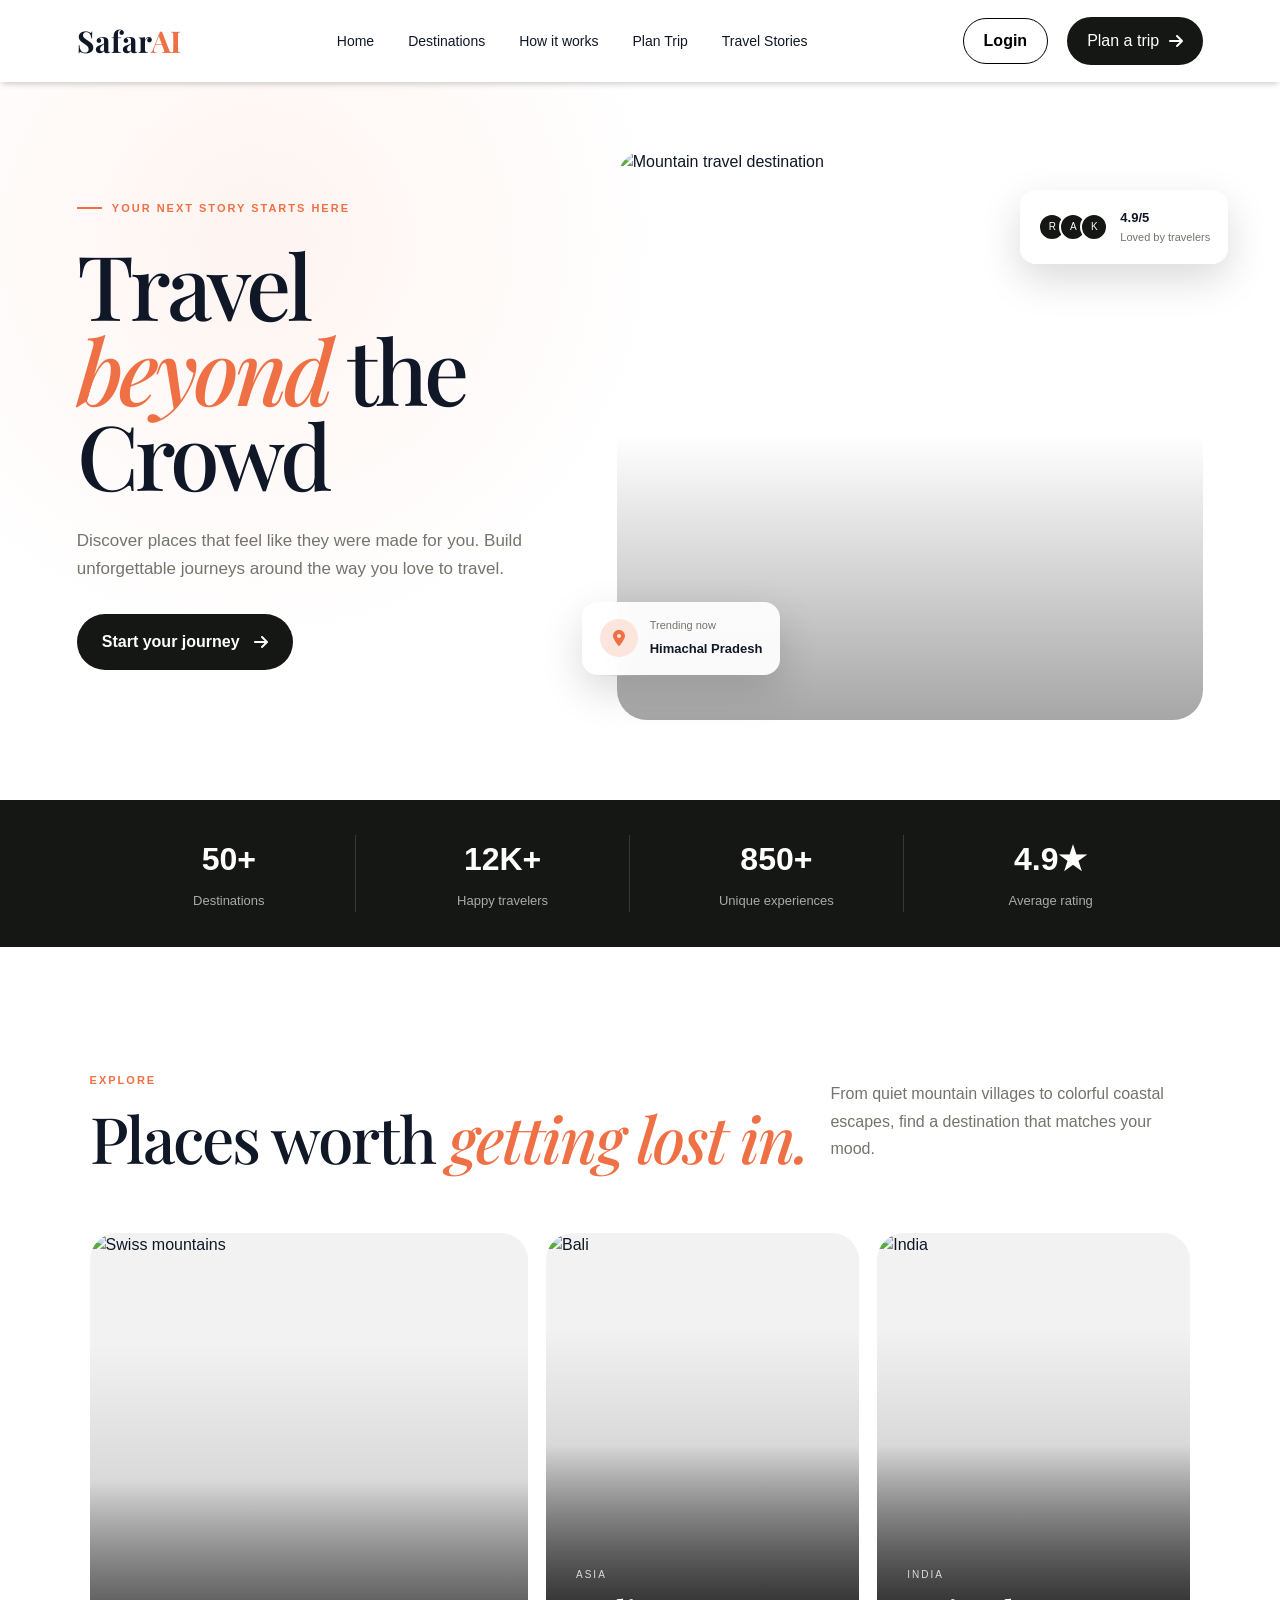
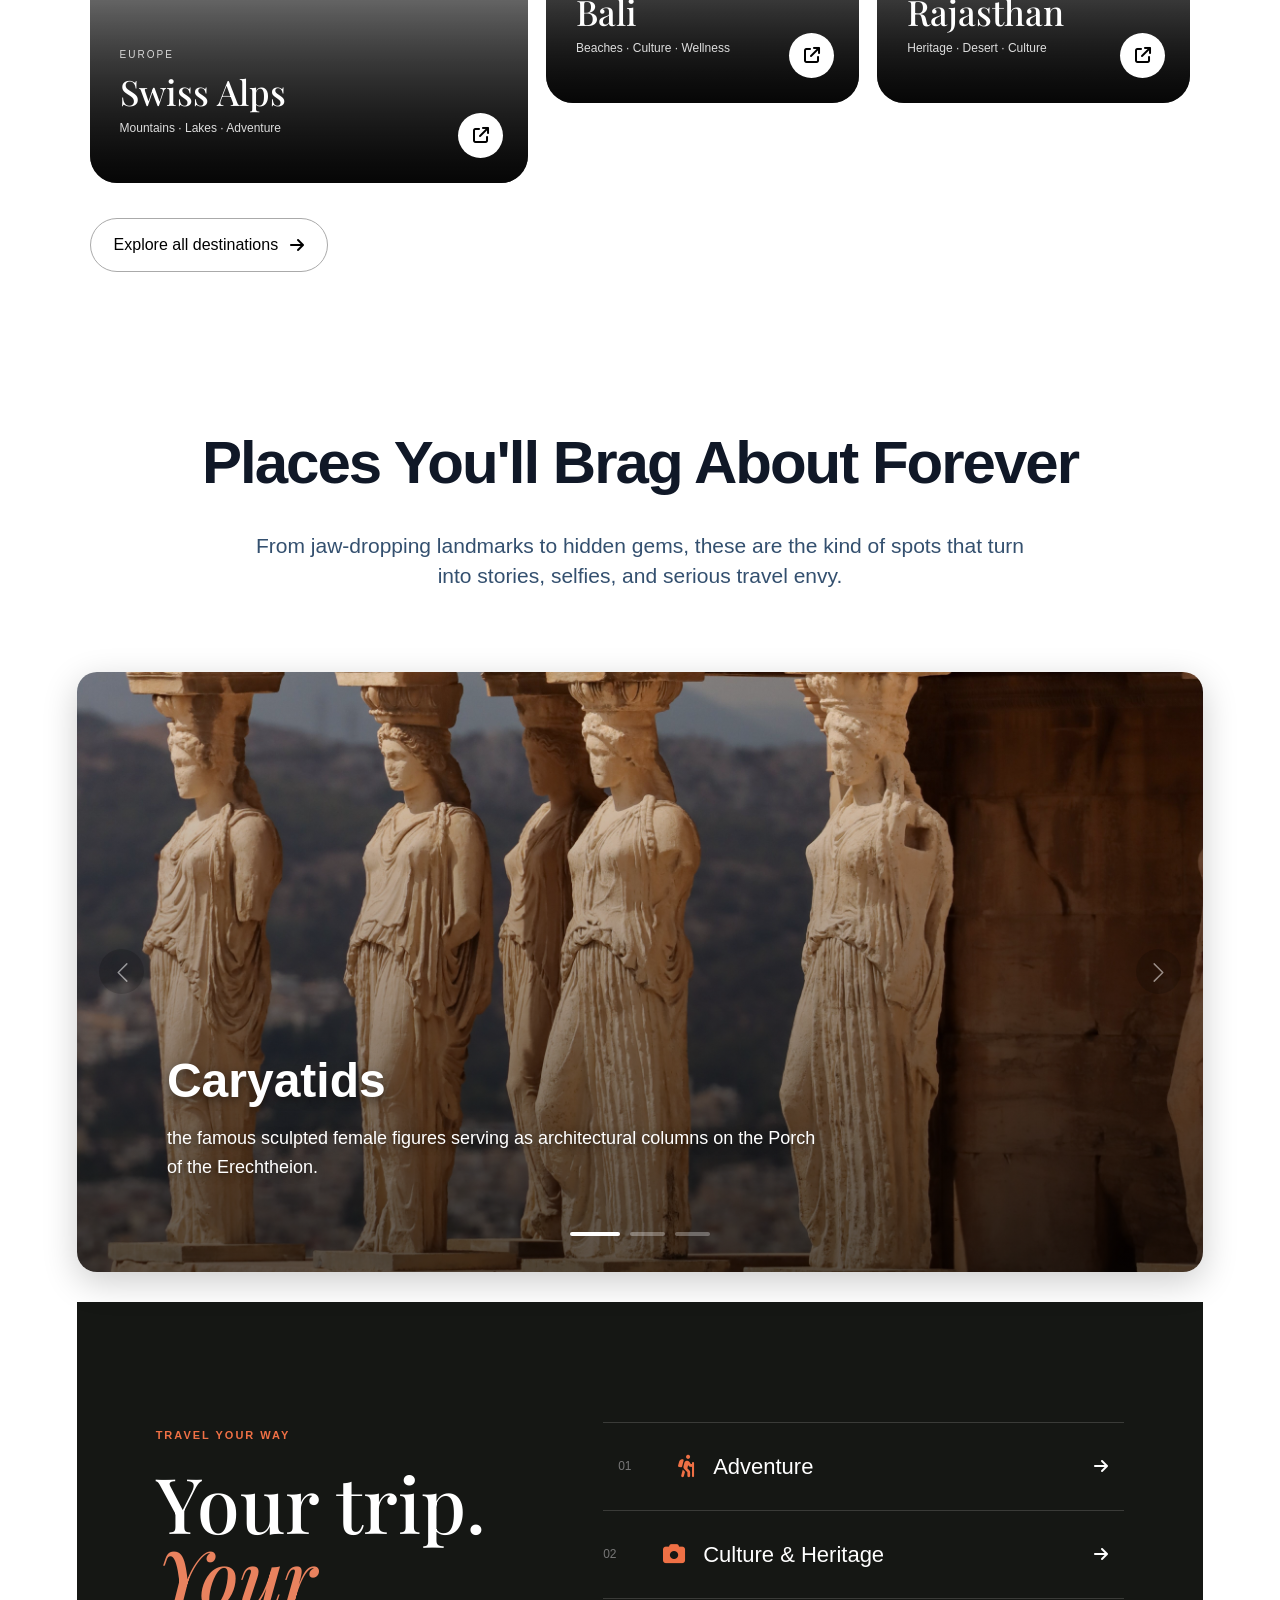
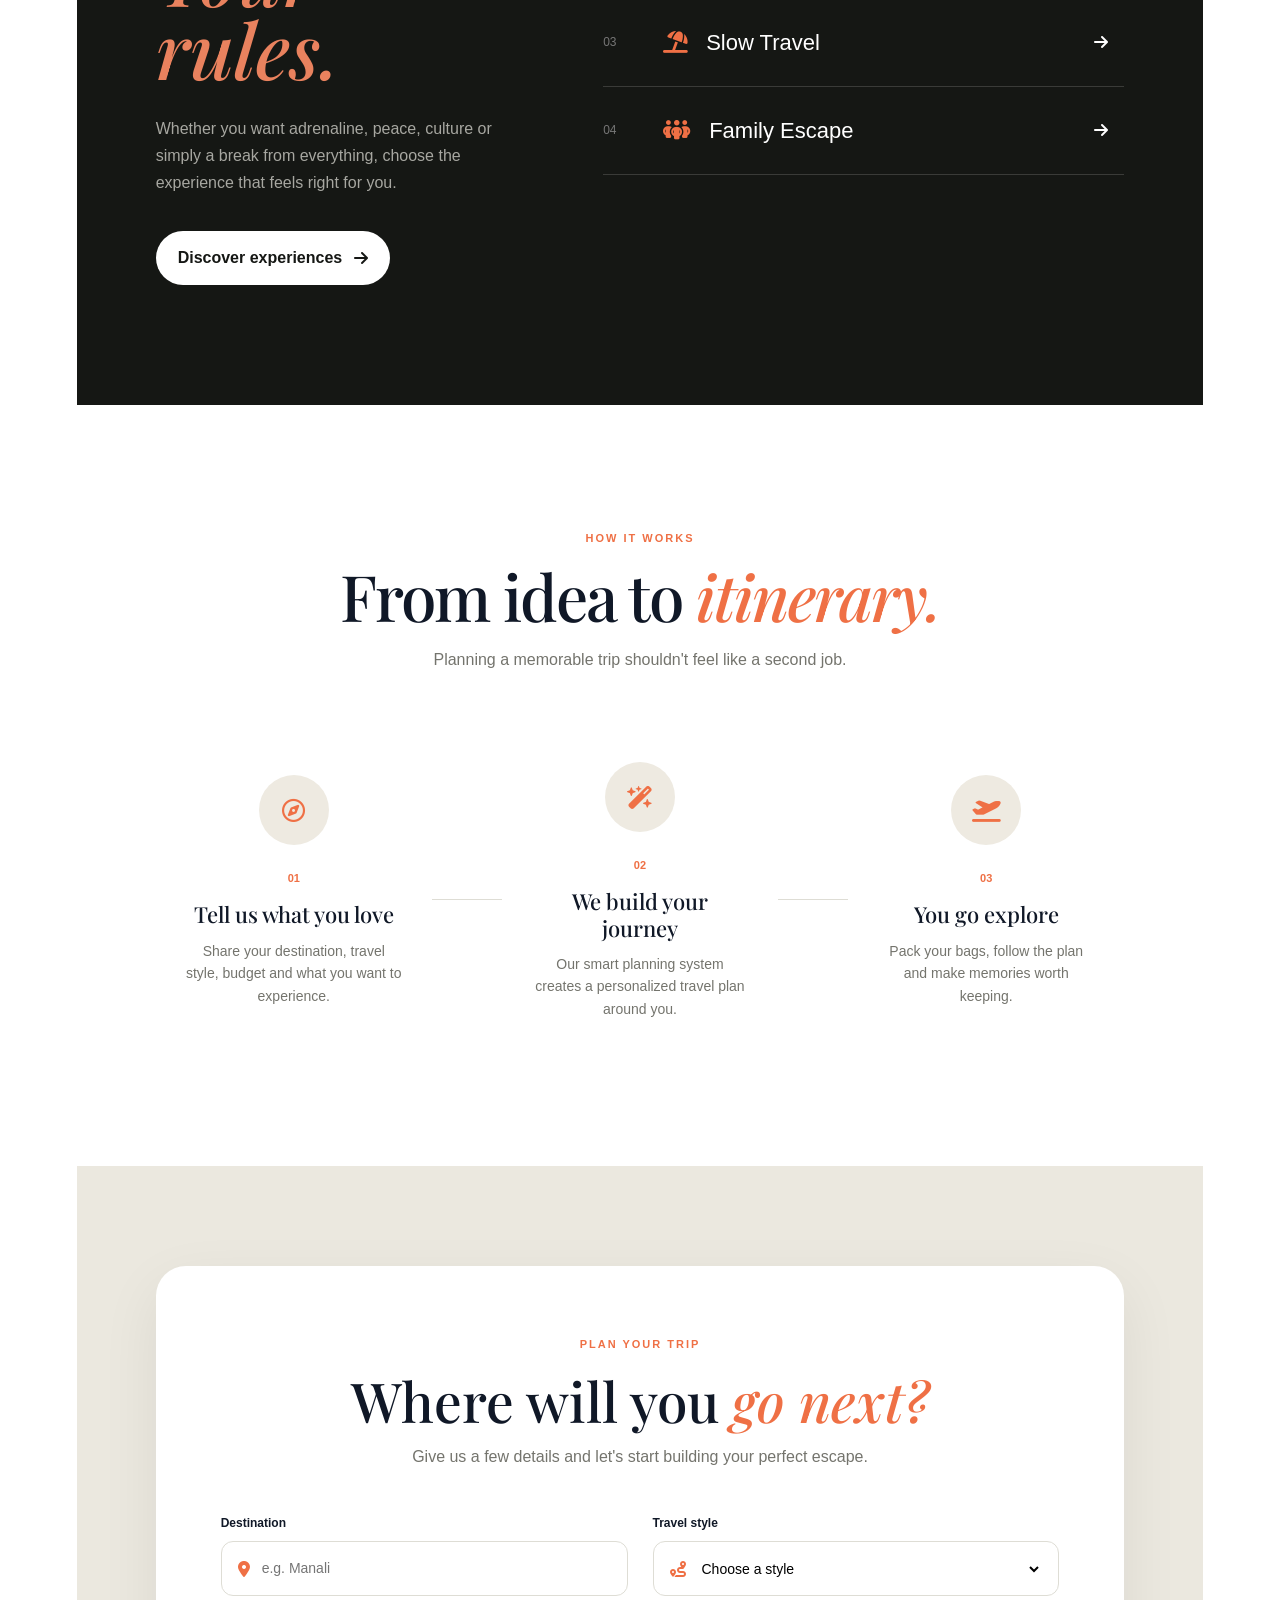
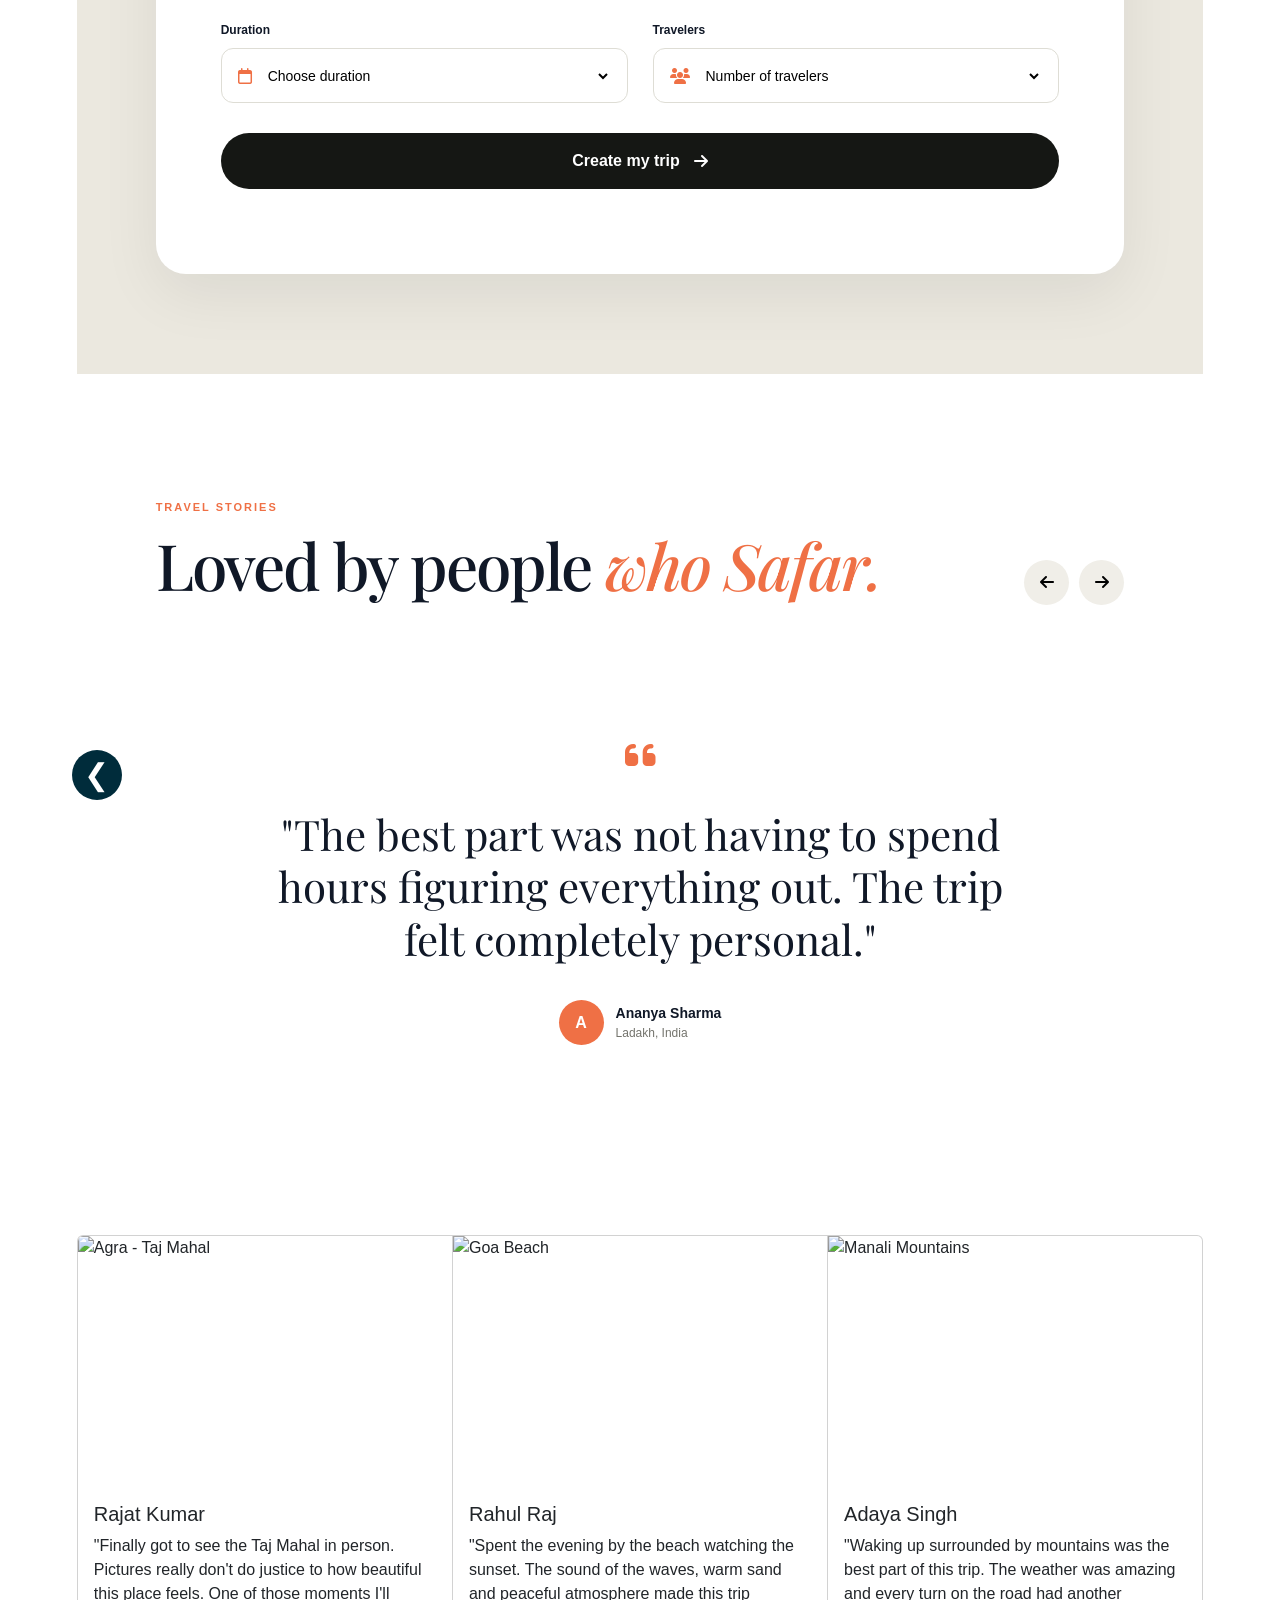
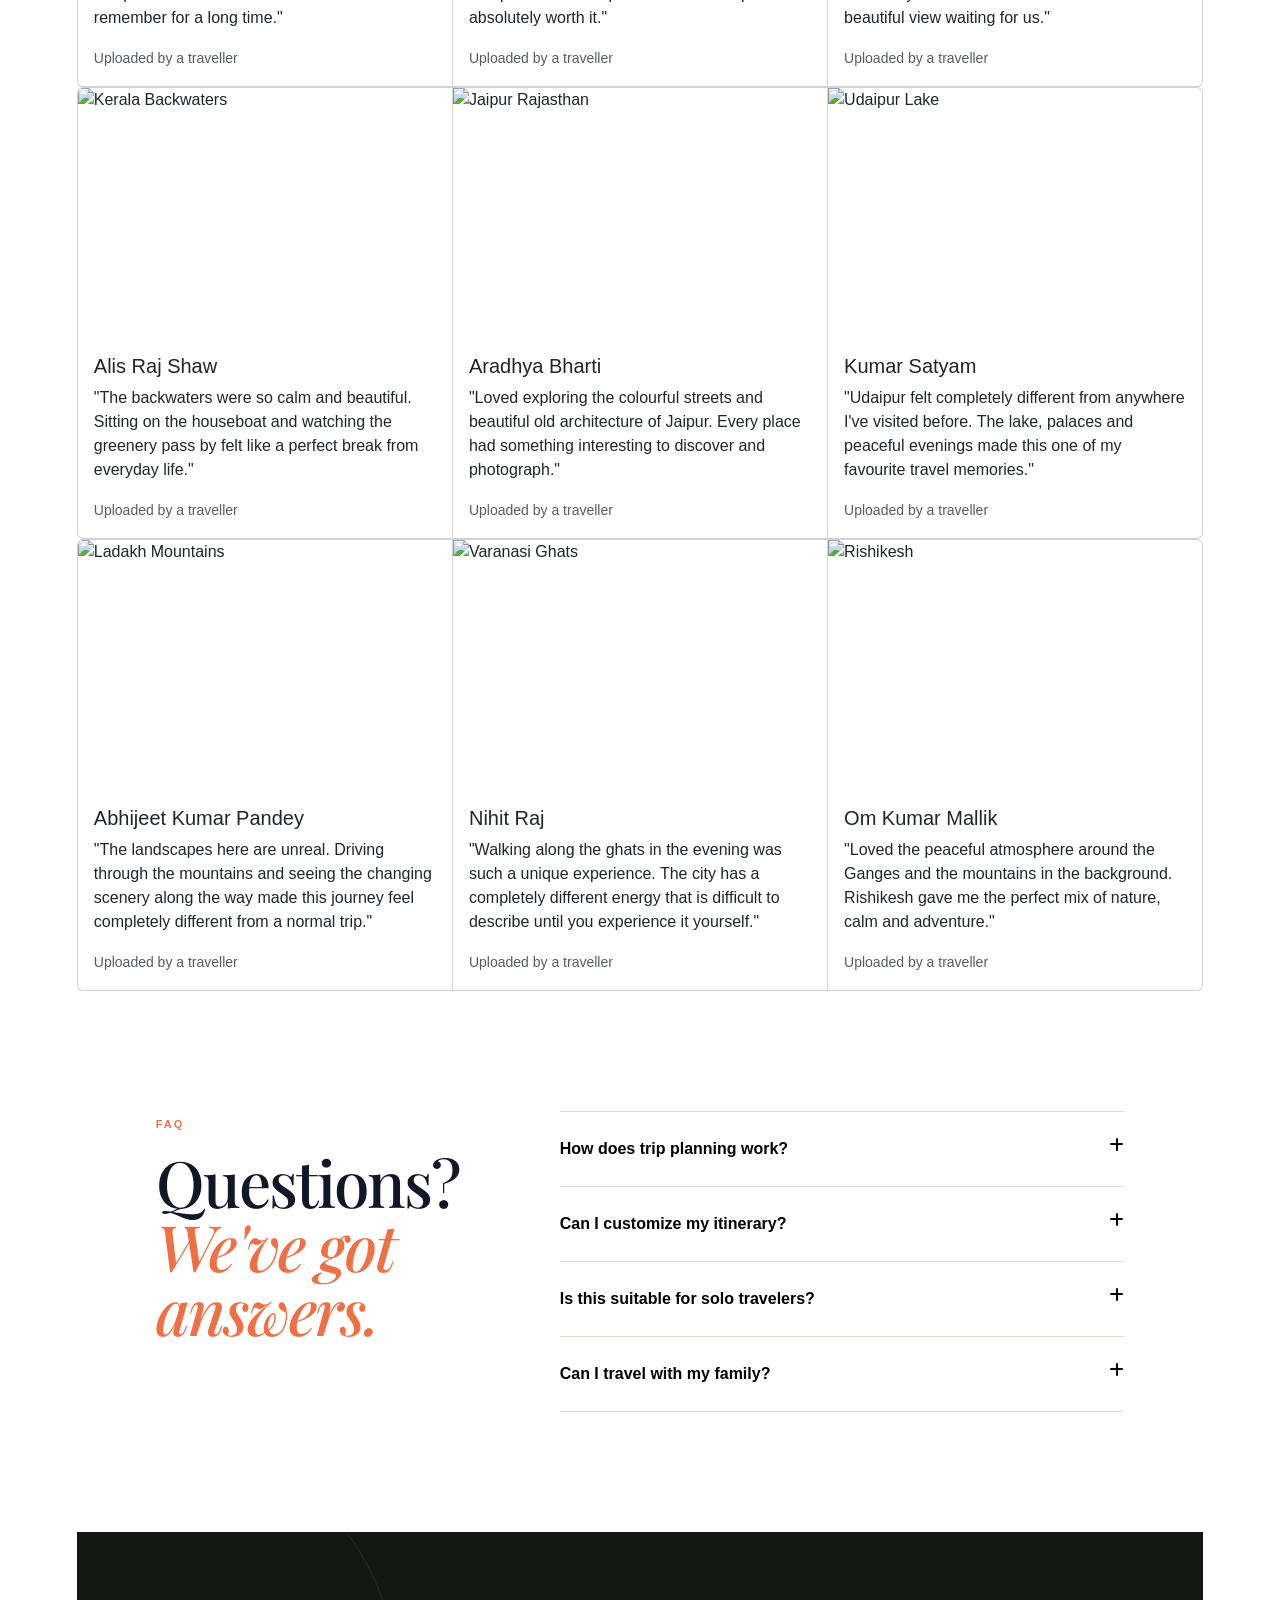
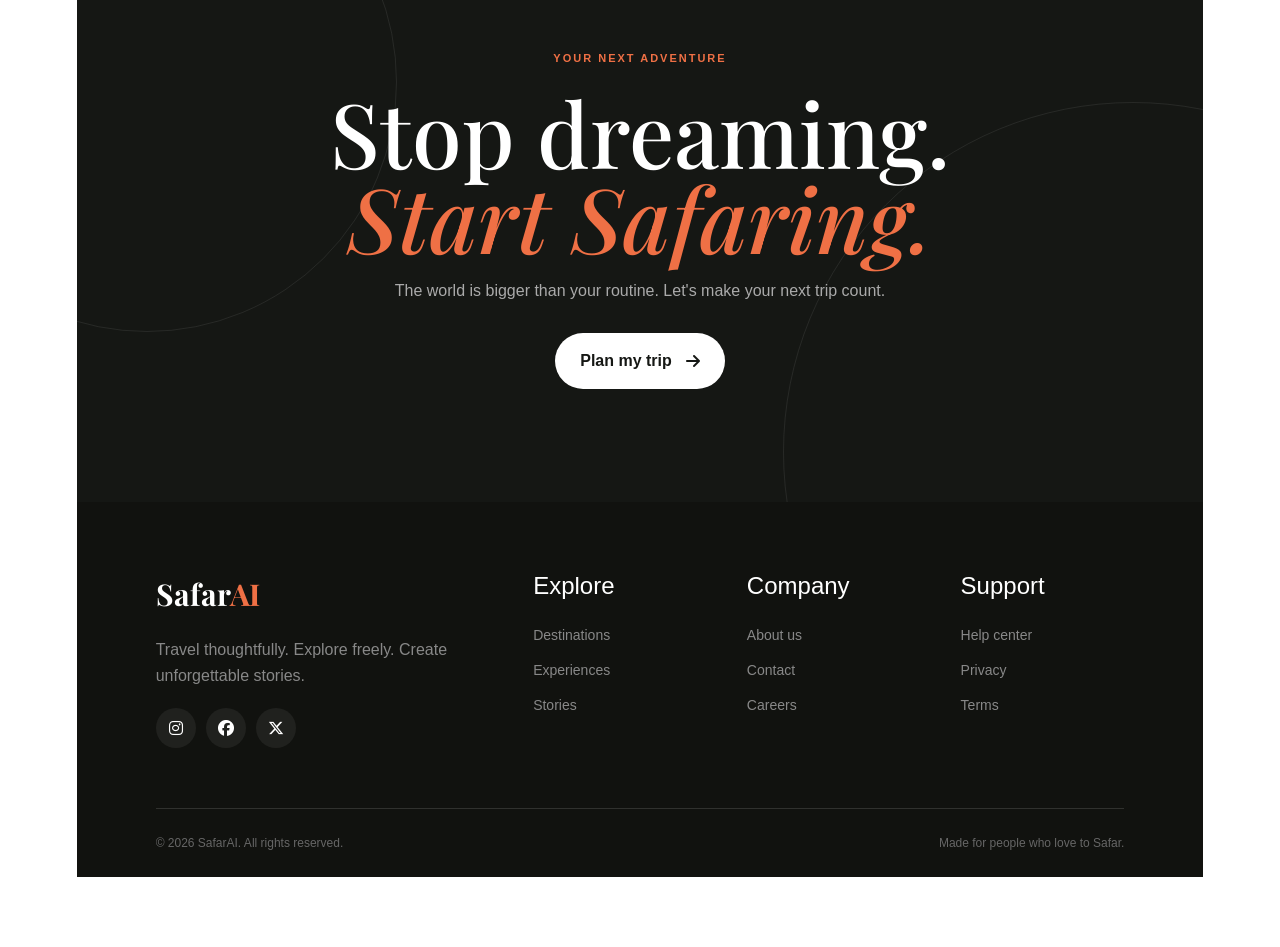
==== index.html @ d0d6ab0d "Add files via upload" ====
<!DOCTYPE html>
<html lang="en">

<head>
    <meta charset="UTF-8">
    <meta name="viewport" content="width=device-width, initial-scale=1.0">

    <title>Safar AI — Travel Beyond the Crowd</title>

    <link rel="preconnect" href="https://fonts.googleapis.com">
    <link rel="preconnect" href="https://fonts.gstatic.com" crossorigin>

    <link
        href="https://fonts.googleapis.com/css2?family=DM+Sans:wght@400;500;600;700&family=Playfair+Display:wght@500;600;700&display=swap"
        rel="stylesheet">

    <link rel="stylesheet" href="https://cdnjs.cloudflare.com/ajax/libs/font-awesome/6.5.2/css/all.min.css">
    <script src="https://cdn.jsdelivr.net/npm/bootstrap@5.3.3/dist/js/bootstrap.bundle.min.js"></script>
    <link href="https://cdn.jsdelivr.net/npm/bootstrap@5.3.3/dist/css/bootstrap.min.css"
      rel="stylesheet"> 

    <link rel="stylesheet" href="/static/css/homepage.css">
</head>

<body>

    <!-- ================= NAVBAR ================= -->

    <header class="navbar">

        <a href="#" class="logo">
            Safar<span>AI</span>
        </a>

        <nav class="nav-links">
            <a href="#hero">Home</a>
            <a href="#destinations">Destinations </a>
            <a href="#how-it-works">How it works</a>
            <a href="#planner">Plan Trip </a>
            <a href="#stories">Travel Stories</a>
        </nav>

        <div class="nav-actions">
             <form action="/static/html/login.html">
            <button class="login-btn" >Login</button></form>
            <button class="nav-plan-btn" onclick="scrollToPlanner()">
                Plan a trip
                <i class="fa-solid fa-arrow-right"></i>
            </button>
        </div>

        <button class="menu-btn" id="menuBtn">
            <i class="fa-solid fa-bars"></i>
        </button>

    </header>


    <!-- ================= MOBILE MENU ================= -->

    <div class="mobile-menu" id="mobileMenu">

        <a href="#destinations">Destinations</a>
        <a href="#experiences">Experiences</a>
        <a href="#how-it-works">How it works</a>
        <a href="#stories">Stories</a>

        <button onclick="scrollToPlanner()">
            Plan a trip
        </button>

    </div>


    <!-- ================= HERO ================= -->

    <section class="hero" id="hero">

        <div class="hero-content">

            <div class="hero-tag">
                <span></span>
                YOUR NEXT STORY STARTS HERE
            </div>

            <h1>
                Travel
                <em>beyond</em>
                the Crowd
            </h1>

            <p>
                Discover places that feel like they were made for you.
                Build unforgettable journeys around the way you love to travel.
            </p>

            <button class="hero-btn" onclick="scrollToPlanner()">
                Start your journey
                <i class="fa-solid fa-arrow-right"></i>
            </button>

        </div>


        <div class="hero-visual">

            <div class="hero-image">

                <img src="https://images.unsplash.com/photo-1500534623283-312aade485b7?auto=format&fit=crop&w=1200&q=85"
                    alt="Mountain travel destination">

                <div class="image-overlay"></div>

            </div>


            <div class="floating-card location-card">

                <div class="small-icon">
                    <i class="fa-solid fa-location-dot"></i>
                </div>

                <div>
                    <small>Trending now</small>
                    <strong>Himachal Pradesh</strong>
                </div>

            </div>


            <div class="floating-card rating-card">

                <div class="avatars">
                    <span>R</span>
                    <span>A</span>
                    <span>K</span>
                </div>

                <div>
                    <strong>4.9/5</strong>
                    <small>Loved by travelers</small>
                </div>

            </div>

        </div>

    </section>


    <!-- ================= STATS ================= -->

    <section class="stats">

        <div class="stat">
            <strong data-target="50">0</strong>
            <span>Destinations</span>
        </div>

        <div class="stat">
            <strong data-target="12000">0</strong>
            <span>Happy travelers</span>
        </div>

        <div class="stat">
            <strong data-target="850">0</strong>
            <span>Unique experiences</span>
        </div>

        <div class="stat">
            <strong data-target="4.9">0</strong>
            <span>Average rating</span>
        </div>

    </section>


    <!-- ================= DESTINATIONS ================= -->

    <section class="section destinations-section" id="destinations">

        <div class="section-heading">

            <div>
                <span class="section-label">EXPLORE</span>

                <h2>
                    Places worth
                    <em>getting lost in.</em>
                </h2>
            </div>

            <p>
                From quiet mountain villages to colorful coastal escapes,
                find a destination that matches your mood.
            </p>

        </div>


        <div class="destination-grid">

            <article class="destination-card large">

                <img src="https://images.unsplash.com/photo-1476514525535-07fb3b4ae5f1?auto=format&fit=crop&w=1000&q=85"
                    alt="Swiss mountains">

                <div class="card-gradient"></div>

                <div class="destination-info">
                    <span>EUROPE</span>
                    <h3>Swiss Alps</h3>
                    <p>Mountains · Lakes · Adventure</p>
                </div>

                <button class="circle-arrow">
                    <i class="fa-solid fa-arrow-up-right-from-square"></i>
                </button>

            </article>


            <article class="destination-card">

                <img src="https://images.unsplash.com/photo-1537996194471-e657df975ab4?auto=format&fit=crop&w=900&q=85"
                    alt="Bali">

                <div class="card-gradient"></div>

                <div class="destination-info">
                    <span>ASIA</span>
                    <h3>Bali</h3>
                    <p>Beaches · Culture · Wellness</p>
                </div>

                <button class="circle-arrow">
                    <i class="fa-solid fa-arrow-up-right-from-square"></i>
                </button>

            </article>


            <article class="destination-card">

                <img src="https://images.unsplash.com/photo-1548013146-72479768bada?auto=format&fit=crop&w=900&q=85"
                    alt="India">

                <div class="card-gradient"></div>

                <div class="destination-info">
                    <span>INDIA</span>
                    <h3>Rajasthan</h3>
                    <p>Heritage · Desert · Culture</p>
                </div>

                <button class="circle-arrow">
                    <i class="fa-solid fa-arrow-up-right-from-square"></i>
                </button>

            </article>

        </div>


        <button class="outline-btn">
            Explore all destinations
            <i class="fa-solid fa-arrow-right"></i>
        </button>

    </section>


    <section class="destination-section">

        <h1>Places You'll Brag About Forever</h1>

        <p class="subtitle">
            From jaw-dropping landmarks to hidden gems, these are the kind of spots
            that turn into stories, selfies, and serious travel envy.
        </p>


        <div class="slider-container">

            <!-- LEFT BUTTON -->
            <button class="slider-button prev" id="prevBtn">
                &#10094;
            </button>


            <div id="carouselExampleCaptions" class="carousel slide" data-bs-ride="carousel">
  <div class="carousel-indicators">
    <button type="button" data-bs-target="#carouselExampleCaptions" data-bs-slide-to="0" class="active" aria-current="true" aria-label="Slide 1"></button>
    <button type="button" data-bs-target="#carouselExampleCaptions" data-bs-slide-to="1" aria-label="Slide 2"></button>
    <button type="button" data-bs-target="#carouselExampleCaptions" data-bs-slide-to="2" aria-label="Slide 3"></button>
  </div>
  <div class="carousel-inner">
    <div class="carousel-item active">
      <img src="./media/pexels-efrem-efre-2786187-34010326.jpg" class="d-block w-100" alt="...">
      <div class="carousel-caption d-none d-md-block">
        <h5> Caryatids</h5>
        <p>the famous sculpted female figures serving as architectural columns on the Porch of the Erechtheion.</p>
      </div>
    </div>
    <div class="carousel-item">
      <img src="./media/pexels-jeffrey-czum-254391-2253445.jpg" class="d-block w-100" alt="...">
      <div class="carousel-caption d-none d-md-block">
        <h5>Sky High Adventure</h5>
        <p>Catch a glimpse of your next destination from above.</p>
      </div>
    </div>
    <div class="carousel-item">
      <img src="./media/pexels-pavel-podshivalov-75707297-8573643.jpg" class="d-block w-100" alt="...">
      <div class="carousel-caption d-none d-md-block">
        <h5> Dancers</h5>
        <p>a monumental 60-foot-tall public sculpture created by American artist Jonathan Borofsky.</p>
      </div>
    </div>
  </div>
  <button class="carousel-control-prev" type="button" data-bs-target="#carouselExampleCaptions" data-bs-slide="prev">
    <span class="carousel-control-prev-icon" aria-hidden="true"></span>
    <span class="visually-hidden">Previous</span>
  </button>
  <button class="carousel-control-next" type="button" data-bs-target="#carouselExampleCaptions" data-bs-slide="next">
    <span class="carousel-control-next-icon" aria-hidden="true"></span>
    <span class="visually-hidden">Next</span>
  </button>
</div>

    <!-- ================= EXPERIENCES ================= -->

    <section class="experiences" id="experiences">

        <div class="experience-content">

            <span class="section-label">TRAVEL YOUR WAY</span>

            <h2>
                Your trip.
                <br>
                <em>Your rules.</em>
            </h2>

            <p>
                Whether you want adrenaline, peace, culture or simply
                a break from everything, choose the experience that
                feels right for you.
            </p>

            <button class="light-btn">
                Discover experiences
                <i class="fa-solid fa-arrow-right"></i>
            </button>

        </div>


        <div class="experience-list">

            <div class="experience-item active">

                <div class="experience-number">01</div>

                <div class="experience-title">
                    <i class="fa-solid fa-person-hiking"></i>
                    <span>Adventure</span>
                </div>

                <i class="fa-solid fa-arrow-right"></i>

            </div>


            <div class="experience-item">

                <div class="experience-number">02</div>

                <div class="experience-title">
                    <i class="fa-solid fa-camera"></i>
                    <span>Culture & Heritage</span>
                </div>

                <i class="fa-solid fa-arrow-right"></i>

            </div>


            <div class="experience-item">

                <div class="experience-number">03</div>

                <div class="experience-title">
                    <i class="fa-solid fa-umbrella-beach"></i>
                    <span>Slow Travel</span>
                </div>

                <i class="fa-solid fa-arrow-right"></i>

            </div>


            <div class="experience-item">

                <div class="experience-number">04</div>

                <div class="experience-title">
                    <i class="fa-solid fa-people-group"></i>
                    <span>Family Escape</span>
                </div>

                <i class="fa-solid fa-arrow-right"></i>

            </div>

        </div>

    </section>


    <!-- ================= HOW IT WORKS ================= -->

    <section class="section how-section" id="how-it-works">

        <div class="center-heading">

            <span class="section-label">HOW IT WORKS</span>

            <h2>
                From idea to
                <em>itinerary.</em>
            </h2>

            <p>
                Planning a memorable trip shouldn't feel like a second job.
            </p>

        </div>


        <div class="steps">

            <div class="step">

                <div class="step-icon">
                    <i class="fa-regular fa-compass"></i>
                </div>

                <span>01</span>

                <h3>Tell us what you love</h3>

                <p>
                    Share your destination, travel style,
                    budget and what you want to experience.
                </p>

            </div>


            <div class="step-line"></div>


            <div class="step">

                <div class="step-icon">
                    <i class="fa-solid fa-wand-magic-sparkles"></i>
                </div>

                <span>02</span>

                <h3>We build your journey</h3>

                <p>
                    Our smart planning system creates a
                    personalized travel plan around you.
                </p>

            </div>


            <div class="step-line"></div>


            <div class="step">

                <div class="step-icon">
                    <i class="fa-solid fa-plane-departure"></i>
                </div>

                <span>03</span>

                <h3>You go explore</h3>

                <p>
                    Pack your bags, follow the plan and
                    make memories worth keeping.
                </p>

            </div>

        </div>

    </section>


    <!-- ================= PLANNER ================= -->

    <section class="planner-section" id="planner">

        <div class="planner">

            <div class="planner-header">

                <span class="section-label">PLAN YOUR TRIP</span>

                <h2>
                    Where will you
                    <em>go next?</em>
                </h2>

                <p>
                    Give us a few details and let's start building
                    your perfect escape.
                </p>

            </div>


            <form id="travelForm">

                <div class="form-grid">

                    <div class="form-group">

                        <label>Destination</label>

                        <div class="input-wrapper">
                            <i class="fa-solid fa-location-dot"></i>

                            <input type="text" id="destination" placeholder="e.g. Manali" required>
                        </div>

                    </div>


                    <div class="form-group">

                        <label>Travel style</label>

                        <div class="input-wrapper">

                            <i class="fa-solid fa-route"></i>

                            <select id="travelStyle">

                                <option value="">Choose a style</option>
                                <option>Adventure</option>
                                <option>Relaxation</option>
                                <option>Culture</option>
                                <option>Family</option>
                                <option>Solo</option>

                            </select>

                        </div>

                    </div>


                    <div class="form-group">

                        <label>Duration</label>

                        <div class="input-wrapper">

                            <i class="fa-regular fa-calendar"></i>

                            <select id="duration">

                                <option value="">Choose duration</option>
                                <option>2 - 4 days</option>
                                <option>5 - 7 days</option>
                                <option>8 - 14 days</option>
                                <option>15+ days</option>

                            </select>

                        </div>

                    </div>


                    <div class="form-group">

                        <label>Travelers</label>

                        <div class="input-wrapper">

                            <i class="fa-solid fa-users"></i>

                            <select id="travelers">

                                <option value="">Number of travelers</option>
                                <option>1</option>
                                <option>2</option>
                                <option>3 - 5</option>
                                <option>6 - 10</option>
                                <option>10+</option>

                            </select>

                        </div>

                    </div>

                </div>


                <button type="submit" class="planner-btn">

                    Create my trip

                    <i class="fa-solid fa-arrow-right"></i>

                </button>

            </form>


            <div class="form-message" id="formMessage"></div>

        </div>

    </section>


    <!-- ================= STORIES ================= -->

    <section class="section stories-section" id="stories">

        <div class="section-heading">

            <div>

                <span class="section-label">TRAVEL STORIES</span>

                <h2>
                    Loved by people
                    <em>who Safar.</em>
                </h2>

            </div>

            <div class="story-arrows">

                <button id="prevStory">
                    <i class="fa-solid fa-arrow-left"></i>
                </button>

                <button id="nextStory">
                    <i class="fa-solid fa-arrow-right"></i>
                </button>

            </div>

        </div>


        <div class="testimonial-container">

            <div class="testimonial">

                <div class="quote">
                    <i class="fa-solid fa-quote-left"></i>
                </div>

                <p id="testimonialText">
                    "The best part was not having to spend hours
                    figuring everything out. The trip felt completely
                    personal."
                </p>

                <div class="traveler">

                    <div class="traveler-avatar">
                        A
                    </div>

                    <div>
                        <strong id="travelerName">Ananya Sharma</strong>
                        <span id="travelerTrip">Ladakh, India</span>
                    </div>

                </div>

            </div>

        </div>

    </section>

<section>

  <!-- ROW 1 -->
  <div class="card-group">

    <div class="card">
      <img src="https://images.unsplash.com/photo-1564507592333-c60657eea523?auto=format&fit=crop&w=900&q=80"
           class="card-img-top"
           alt="Agra - Taj Mahal">

      <div class="card-body">
        <h5 class="card-title">Rajat Kumar</h5>
        <p class="card-text">
          "Finally got to see the Taj Mahal in person. Pictures really don't
          do justice to how beautiful this place feels. One of those moments
          I'll remember for a long time."
        </p>
        <p class="card-text">
          <small class="text-muted">Uploaded by a traveller</small>
        </p>
      </div>
    </div>


    <div class="card">
      <img src="https://images.unsplash.com/photo-1512343879784-a960bf40e7f2?auto=format&fit=crop&w=900&q=80"
           class="card-img-top"
           alt="Goa Beach">

      <div class="card-body">
        <h5 class="card-title">Rahul Raj</h5>
        <p class="card-text">
          "Spent the evening by the beach watching the sunset. The sound of
          the waves, warm sand and peaceful atmosphere made this trip
          absolutely worth it."
        </p>
        <p class="card-text">
          <small class="text-muted">Uploaded by a traveller</small>
        </p>
      </div>
    </div>


    <div class="card">
      <img src="https://images.unsplash.com/photo-1506905925346-21bda4d32df4?auto=format&fit=crop&w=900&q=80"
           class="card-img-top"
           alt="Manali Mountains">

      <div class="card-body">
        <h5 class="card-title">Adaya Singh</h5>
        <p class="card-text">
          "Waking up surrounded by mountains was the best part of this trip.
          The weather was amazing and every turn on the road had another
          beautiful view waiting for us."
        </p>
        <p class="card-text">
          <small class="text-muted">Uploaded by a traveller</small>
        </p>
      </div>
    </div>

  </div>


  <!-- ROW 2 -->
  <div class="card-group">

    <div class="card">
      <img src="https://images.unsplash.com/photo-1602216056096-3b40cc0c9944?auto=format&fit=crop&w=900&q=80"
           class="card-img-top"
           alt="Kerala Backwaters">

      <div class="card-body">
        <h5 class="card-title">Alis Raj Shaw</h5>
        <p class="card-text">
          "The backwaters were so calm and beautiful. Sitting on the
          houseboat and watching the greenery pass by felt like a perfect
          break from everyday life."
        </p>
        <p class="card-text">
          <small class="text-muted">Uploaded by a traveller</small>
        </p>
      </div>
    </div>


    <div class="card">
      <img src="https://images.unsplash.com/photo-1599661046289-e31897846e41?auto=format&fit=crop&w=900&q=80"
           class="card-img-top"
           alt="Jaipur Rajasthan">

      <div class="card-body">
        <h5 class="card-title">Aradhya Bharti</h5>
        <p class="card-text">
          "Loved exploring the colourful streets and beautiful old
          architecture of Jaipur. Every place had something interesting
          to discover and photograph."
        </p>
        <p class="card-text">
          <small class="text-muted">Uploaded by a traveller</small>
        </p>
      </div>
    </div>


    <div class="card">
      <img src="https://images.unsplash.com/photo-1477587458883-47145ed94245?auto=format&fit=crop&w=900&q=80"
           class="card-img-top"
           alt="Udaipur Lake">

      <div class="card-body">
        <h5 class="card-title">Kumar Satyam</h5>
        <p class="card-text">
          "Udaipur felt completely different from anywhere I've visited
          before. The lake, palaces and peaceful evenings made this one of
          my favourite travel memories."
        </p>
        <p class="card-text">
          <small class="text-muted">Uploaded by a traveller</small>
        </p>
      </div>
    </div>

  </div>


  <!-- ROW 3 -->
  <div class="card-group">

    <div class="card">
      <img src="https://images.unsplash.com/photo-1478131143081-80f7f84ca84d?auto=format&fit=crop&w=900&q=80"
           class="card-img-top"
           alt="Ladakh Mountains">

      <div class="card-body">
        <h5 class="card-title">Abhijeet Kumar Pandey</h5>
        <p class="card-text">
          "The landscapes here are unreal. Driving through the mountains
          and seeing the changing scenery along the way made this journey
          feel completely different from a normal trip."
        </p>
        <p class="card-text">
          <small class="text-muted">Uploaded by a traveller</small>
        </p>
      </div>
    </div>


    <div class="card">
      <img src="https://cdn.audleytravel.com/4767/3405/79/209236-the-ghats-varanasi.jpg"
           class="card-img-top"
           alt="Varanasi Ghats">

      <div class="card-body">
        <h5 class="card-title">Nihit Raj</h5>
        <p class="card-text">
          "Walking along the ghats in the evening was such a unique
          experience. The city has a completely different energy that is
          difficult to describe until you experience it yourself."
        </p>
        <p class="card-text">
          <small class="text-muted">Uploaded by a traveller</small>
        </p>
      </div>
    </div>


    <div class="card">
      <img src="https://images.unsplash.com/photo-1609947017136-9daf32a5eb16?auto=format&fit=crop&w=900&q=80"
           class="card-img-top"
           alt="Rishikesh">

      <div class="card-body">
        <h5 class="card-title">Om Kumar Mallik</h5>
        <p class="card-text">
          "Loved the peaceful atmosphere around the Ganges and the
          mountains in the background. Rishikesh gave me the perfect mix
          of nature, calm and adventure."
        </p>
        <p class="card-text">
          <small class="text-muted">Uploaded by a traveller</small>
        </p>
      </div>
    </div>

  </div>

</section>




    <!-- ================= FAQ ================= -->

    <section class="section faq-section">

        <div class="faq-heading">

            <span class="section-label">FAQ</span>

            <h2>
                Questions?
                <em>We've got answers.</em>
            </h2>

        </div>


        <div class="faq-list">

            <div class="faq-item">

                <button class="faq-question">

                    How does trip planning work?

                    <i class="fa-solid fa-plus"></i>

                </button>

                <div class="faq-answer">

                    <p>
                        Tell us where you want to go and what kind of
                        experience you're looking for. We then create
                        a personalized trip plan around your preferences.
                    </p>

                </div>

            </div>


            <div class="faq-item">

                <button class="faq-question">

                    Can I customize my itinerary?

                    <i class="fa-solid fa-plus"></i>

                </button>

                <div class="faq-answer">

                    <p>
                        Absolutely. Your itinerary is flexible and can
                        be adjusted according to your interests, budget,
                        duration and travel style.
                    </p>

                </div>

            </div>


            <div class="faq-item">

                <button class="faq-question">

                    Is this suitable for solo travelers?

                    <i class="fa-solid fa-plus"></i>

                </button>

                <div class="faq-answer">

                    <p>
                        Yes. Solo travelers can create trips focused on
                        exploration, culture, adventure or relaxation.
                    </p>

                </div>

            </div>


            <div class="faq-item">

                <button class="faq-question">

                    Can I travel with my family?

                    <i class="fa-solid fa-plus"></i>

                </button>

                <div class="faq-answer">

                    <p>
                        Yes. Family trips can be designed around
                        comfortable stays, activities and destinations
                        suitable for different age groups.
                    </p>

                </div>

            </div>

        </div>

    </section>


    <!-- ================= FINAL CTA ================= -->

    <section class="final-cta">

        <div class="cta-circle circle-one"></div>
        <div class="cta-circle circle-two"></div>

        <div class="cta-content">

            <span class="section-label">
                YOUR NEXT ADVENTURE
            </span>

            <h2>
                Stop dreaming.
                <br>
                <em>Start Safaring.</em>
            </h2>

            <p>
                The world is bigger than your routine.
                Let's make your next trip count.
            </p>

            <button onclick="scrollToPlanner()" class="cta-btn">
                Plan my trip
                <i class="fa-solid fa-arrow-right"></i>
            </button>

        </div>

    </section>


    <!-- ================= FOOTER ================= -->

    <footer>

        <div class="footer-main">

            <div class="footer-brand">

                <a href="#" class="logo">
                    Safar<span>AI</span>
                </a>

                <p>
                    Travel thoughtfully.
                    Explore freely.
                    Create unforgettable stories.
                </p>

                <div class="socials">

                    <a href="#">
                        <i class="fa-brands fa-instagram"></i>
                    </a>

                    <a href="#">
                        <i class="fa-brands fa-facebook"></i>
                    </a>

                    <a href="#">
                        <i class="fa-brands fa-x-twitter"></i>
                    </a>

                </div>

            </div>


            <div class="footer-column">

                <h4>Explore</h4>

                <a href="#destinations">Destinations</a>
                <a href="#experiences">Experiences</a>
                <a href="#stories">Stories</a>

            </div>


            <div class="footer-column">

                <h4>Company</h4>

                <a href="#">About us</a>
                <a href="#">Contact</a>
                <a href="#">Careers</a>

            </div>


            <div class="footer-column">

                <h4>Support</h4>

                <a href="#">Help center</a>
                <a href="#">Privacy</a>
                <a href="#">Terms</a>

            </div>

        </div>


        <div class="footer-bottom">

            <span>
                © 2026 SafarAI. All rights reserved.
            </span>

            <span>
                Made for people who love to Safar.
            </span>

        </div>

    </footer>


    <script src="/static/javaScript/homepage.js"></script>

</body>

</html>
---- static/css/homepage.css ----
/* =========================
   GLOBAL
========================= */

* {
    margin: 0;
    padding: 0;
    box-sizing: border-box;
}

html {
    scroll-behavior: smooth;
}

body {
    font-family: "DM Sans", sans-serif;
    background: #f7f5ef;
    color: #171717;
    overflow-x: hidden;
}

button,
input,
select {
    font-family: inherit;
}

button {
    cursor: pointer;
    border: none;
}

a {
    text-decoration: none;
    color: inherit;
}

img {
    width: 100%;
    display: block;
}

:root {
    --dark: #151714;
    --cream: #f7f5ef;
    --white: #ffffff;
    --orange: #ef7045;
    --muted: #74746d;
    --border: #deddd5;
}


/* =========================
   NAVBAR
========================= */

.navbar {
    width: 100%;
    height: 82px;
     background-color: var(--white);
    padding: 0 6%;

    display: flex;
    align-items: center;
    justify-content: space-between;

    position: fixed;
    top: 0;
    left: 0;

    z-index: 100;
     box-shadow: 0 4px 6px -2px rgba(0, 0, 0, 0.2);
}

.logo {
    font-family: "Playfair Display", serif;
    font-size: 30px;
    font-weight: 700;
}

.logo span {
    color: var(--orange);
}

.nav-links {
    display: flex;
    gap: 34px;
}

.nav-links a {
    font-size: 14px;
    font-weight: 500;
    transition: 0.3s;
}

.nav-links a:hover {
    color: var(--orange);
}

.nav-actions {
    display: flex;
    align-items: center;
    gap: 20px;
}

.login-btn {
    padding: 10px 20px;
    border-radius: 100px;
    background: transparent;
    font-weight: 600;
    outline: 0.5px solid black;
    transition: 0.3s;
}
.login-btn:hover{
    color: var(--white);
    background-color: black;
}
.nav-plan-btn {
    padding: 12px 20px;
    border-radius: 100px;

    background: var(--dark);
    color: white;

    display: flex;
    gap: 10px;
    align-items: center;

    transition: 0.3s;
}

.nav-plan-btn:hover {
    background: var(--orange);
    transform: translateY(-2px);
}

.menu-btn {
    display: none;
    background: transparent;
    font-size: 23px;
}


/* =========================
   MOBILE MENU
========================= */

.mobile-menu {
    position: fixed;
    top: 75px;
    left: 5%;
    width: 90%;

    padding: 25px;

    background: white;
    border-radius: 20px;

    box-shadow: 0 20px 50px rgba(0,0,0,0.15);

    display: none;
    flex-direction: column;
    gap: 20px;

    z-index: 200;
}

.mobile-menu.active {
    display: flex;
}

.mobile-menu a {
    font-weight: 600;
}

.mobile-menu button {
    padding: 14px;
    border-radius: 50px;

    background: var(--dark);
    color: white;
}


/* =========================
   HERO
========================= */

.hero {
    min-height: 760px;

    padding: 150px 6% 80px;

    display: grid;
    grid-template-columns: 0.9fr 1.1fr;
    gap: 60px;

    align-items: center;

    background:
        radial-gradient(
            circle at 20% 30%,
            rgba(239,112,69,0.08),
            transparent 35%
        );
}

.hero-content {
    max-width: 620px;
}

.hero-tag,
.section-label {
    color: var(--orange);

    font-size: 11px;
    font-weight: 700;

    letter-spacing: 2px;
}

.hero-tag {
    display: flex;
    align-items: center;
    gap: 10px;

    margin-bottom: 25px;
}

.hero-tag span {
    width: 25px;
    height: 2px;
    background: var(--orange);
}

.hero h1 {
    font-family: "Playfair Display", serif;

    font-size: clamp(60px, 7vw, 105px);
    line-height: 0.95;

    letter-spacing: -4px;
}

.hero h1 em,
h2 em {
    color: var(--orange);
    font-style: italic;
    font-weight: 500;
}

.hero-content > p {
    max-width: 520px;

    margin: 30px 0;

    color: var(--muted);

    font-size: 17px;
    line-height: 1.7;
}

.hero-btn,
.cta-btn,
.planner-btn {
    padding: 16px 25px;

    border-radius: 100px;

    background: var(--dark);
    color: white;

    font-weight: 600;

    display: inline-flex;
    align-items: center;
    gap: 14px;

    transition: 0.3s;
}

.hero-btn:hover,
.cta-btn:hover,
.planner-btn:hover {
    background: var(--orange);
    transform: translateY(-3px);
}


/* =========================
   HERO IMAGE
========================= */

.hero-visual {
    position: relative;
}

.hero-image {
    height: 570px;
    border-radius: 30px;
    overflow: hidden;
    position: relative;
}

.hero-image img {
    height: 100%;
    object-fit: cover;
    transition: 0.8s;
}

.hero-image:hover img {
    transform: scale(1.05);
}

.image-overlay {
    position: absolute;
    inset: 0;

    background:
        linear-gradient(
            180deg,
            transparent 50%,
            rgba(0,0,0,0.35)
        );
}

.floating-card {
    position: absolute;

    background: rgba(255,255,255,0.92);
    backdrop-filter: blur(15px);

    padding: 15px 18px;

    border-radius: 16px;

    display: flex;
    align-items: center;
    gap: 12px;

    box-shadow: 0 15px 40px rgba(0,0,0,0.15);
}

.location-card {
    left: -35px;
    bottom: 45px;
}

.rating-card {
    right: -25px;
    top: 40px;
}

.small-icon {
    width: 38px;
    height: 38px;

    border-radius: 50%;

    background: #fce5dc;
    color: var(--orange);

    display: grid;
    place-items: center;
}

.floating-card small {
    display: block;
    color: var(--muted);
    font-size: 11px;
    margin-bottom: 3px;
}

.floating-card strong {
    font-size: 13px;
}

.avatars {
    display: flex;
}

.avatars span {
    width: 28px;
    height: 28px;

    border-radius: 50%;

    background: var(--dark);
    color: white;

    display: grid;
    place-items: center;

    font-size: 10px;

    border: 2px solid white;

    margin-left: -7px;
}

.avatars span:first-child {
    margin-left: 0;
}


/* =========================
   STATS
========================= */

.stats {
    background: var(--dark);
    color: white;

    padding: 35px 8%;

    display: grid;
    grid-template-columns: repeat(4, 1fr);
    gap: 20px;

    text-align: center;
}

.stat {
    border-right: 1px solid rgba(255,255,255,0.15);
}

.stat:last-child {
    border: none;
}

.stat strong {
    display: block;

    font-size: 32px;
    margin-bottom: 5px;
}

.stat span {
    color: #aaa;
    font-size: 13px;
}


/* =========================
   GENERAL SECTIONS
========================= */

.section {
    padding: 120px 7%;
}

.section-heading {
    display: flex;
    justify-content: space-between;
    align-items: end;

    margin-bottom: 55px;
}

.section-heading h2,
.center-heading h2,
.faq-heading h2 {
    font-family: "Playfair Display", serif;

    font-size: clamp(40px, 5vw, 70px);

    line-height: 1;

    letter-spacing: -2px;

    margin-top: 15px;
}

.section-heading > p {
    max-width: 360px;

    color: var(--muted);
    line-height: 1.7;
}


/* =========================
   DESTINATIONS
========================= */

.destination-grid {
    display: grid;

    grid-template-columns: 1.4fr 1fr 1fr;

    gap: 18px;
}

.destination-card {
    height: 480px;

    position: relative;

    overflow: hidden;

    border-radius: 24px;

    cursor: pointer;
}

.destination-card.large {
    height: 550px;
}

.destination-card img {
    height: 100%;
    object-fit: cover;

    transition: 0.7s;
}

.destination-card:hover img {
    transform: scale(1.06);
}

.card-gradient {
    position: absolute;
    inset: 0;

    background:
        linear-gradient(
            to top,
            rgba(0,0,0,0.75),
            transparent 55%
        );
}

.destination-info {
    position: absolute;

    bottom: 30px;
    left: 30px;

    color: white;
}

.destination-info span {
    font-size: 10px;
    letter-spacing: 2px;
    opacity: 0.8;
}

.destination-info h3 {
    font-family: "Playfair Display", serif;
    font-size: 35px;

    margin: 6px 0;
}

.destination-info p {
    font-size: 12px;
    opacity: 0.85;
}

.circle-arrow {
    position: absolute;

    right: 25px;
    bottom: 25px;

    width: 45px;
    height: 45px;

    border-radius: 50%;

    background: white;

    transition: 0.3s;
}

.destination-card:hover .circle-arrow {
    background: var(--orange);
    color: white;
    transform: rotate(45deg);
}

.outline-btn {
    margin-top: 35px;

    padding: 14px 23px;

    border: 1px solid #aaa;
    border-radius: 100px;

    background: transparent;

    display: flex;
    align-items: center;
    gap: 12px;

    transition: 0.3s;
}

.outline-btn:hover {
    background: var(--dark);
    color: white;
}







/* ============================= */
/*        CAROUSEL STYLING        */
/* ============================= */

#carouselExampleCaptions {
    width: 100%;
    max-width: 1400px;
    margin: 30px auto;
    border-radius: 20px;
    overflow: hidden;
    position: relative;
    box-shadow: 0 10px 35px rgba(0, 0, 0, 0.2);
}

/* Carousel image */
#carouselExampleCaptions .carousel-item {
    height: 600px;
}

#carouselExampleCaptions .carousel-item img {
    width: 100%;
    height: 100%;
    object-fit: cover;
    object-position: center;
}

/* Dark overlay on images */
#carouselExampleCaptions .carousel-item::after {
    content: "";
    position: absolute;
    inset: 0;
    background: linear-gradient(
        to bottom,
        rgba(0, 0, 0, 0.05),
        rgba(0, 0, 0, 0.65)
    );
    z-index: 1;
}

/* Caption */
#carouselExampleCaptions .carousel-caption {
    z-index: 2;
    bottom: 70px;
    left: 8%;
    right: 8%;
    text-align: left;
}

/* Caption heading */
#carouselExampleCaptions .carousel-caption h5 {
    font-size: 48px;
    font-weight: 700;
    margin-bottom: 15px;
    color: #ffffff;
    text-shadow: 0 3px 10px rgba(0, 0, 0, 0.5);
}

/* Caption paragraph */
#carouselExampleCaptions .carousel-caption p {
    font-size: 18px;
    line-height: 1.6;
    max-width: 650px;
    color: #ffffff;
    margin-bottom: 0;
    text-shadow: 0 2px 8px rgba(0, 0, 0, 0.5);
}


/* ============================= */
/*          INDICATORS            */
/* ============================= */

#carouselExampleCaptions .carousel-indicators {
    z-index: 3;
    bottom: 20px;
}

#carouselExampleCaptions .carousel-indicators button {
    width: 35px;
    height: 4px;
    border: none;
    border-radius: 10px;
    margin: 0 5px;
    background-color: rgba(255, 255, 255, 0.6);
}

#carouselExampleCaptions .carousel-indicators button.active {
    background-color: #ffffff;
    width: 50px;
}


/* ============================= */
/*       PREV / NEXT BUTTONS      */
/* ============================= */

#carouselExampleCaptions .carousel-control-prev,
#carouselExampleCaptions .carousel-control-next {
    width: 8%;
    z-index: 3;
}

#carouselExampleCaptions .carousel-control-prev-icon,
#carouselExampleCaptions .carousel-control-next-icon {
    width: 45px;
    height: 45px;
    padding: 10px;
    background-color: rgba(0, 0, 0, 0.35);
    border-radius: 50%;
    background-size: 50%;
    transition: all 0.3s ease;
}

#carouselExampleCaptions .carousel-control-prev-icon:hover,
#carouselExampleCaptions .carousel-control-next-icon:hover {
    background-color: rgba(0, 0, 0, 0.7);
    transform: scale(1.1);
}


/* ============================= */
/*        SLIDE TRANSITION        */
/* ============================= */

#carouselExampleCaptions .carousel-item {
    transition: transform 0.8s ease-in-out;
}


/* ============================= */
/*         TABLET VIEW            */
/* ============================= */

@media (max-width: 992px) {

    #carouselExampleCaptions {
        margin: 20px auto;
        border-radius: 15px;
    }

    #carouselExampleCaptions .carousel-item {
        height: 500px;
    }

    #carouselExampleCaptions .carousel-caption h5 {
        font-size: 38px;
    }

    #carouselExampleCaptions .carousel-caption p {
        font-size: 16px;
    }
}


/* ============================= */
/*          MOBILE VIEW           */
/* ============================= */

@media (max-width: 767px) {

    #carouselExampleCaptions {
        margin: 10px auto;
        border-radius: 10px;
    }

    #carouselExampleCaptions .carousel-item {
        height: 400px;
    }

    #carouselExampleCaptions .carousel-caption {
        bottom: 55px;
        left: 7%;
        right: 7%;
    }

    #carouselExampleCaptions .carousel-caption h5 {
        font-size: 28px;
        margin-bottom: 8px;
    }

    #carouselExampleCaptions .carousel-caption p {
        font-size: 14px;
        line-height: 1.4;
    }

    #carouselExampleCaptions .carousel-control-prev-icon,
    #carouselExampleCaptions .carousel-control-next-icon {
        width: 35px;
        height: 35px;
    }

    #carouselExampleCaptions .carousel-indicators button {
        width: 25px;
        height: 3px;
    }

    #carouselExampleCaptions .carousel-indicators button.active {
        width: 35px;
    }
}
















/* =========================
   EXPERIENCES
========================= */

.experiences {
    background: var(--dark);
    color: white;

    padding: 120px 7%;

    display: grid;

    grid-template-columns: 0.8fr 1.2fr;

    gap: 100px;
}

.experience-content h2 {
    font-family: "Playfair Display", serif;

    font-size: clamp(50px, 6vw, 80px);

    line-height: 0.95;

    margin: 20px 0 30px;
}

.experience-content h2 em {
    color: #e9825e;
}

.experience-content p {
    color: #a7a7a1;

    max-width: 450px;

    line-height: 1.7;

    margin-bottom: 35px;
}

.light-btn {
    padding: 15px 22px;

    border-radius: 100px;

    background: white;

    color: var(--dark);

    font-weight: 600;

    display: flex;
    align-items: center;
    gap: 12px;
}

.experience-list {
    border-top: 1px solid #3a3b38;
}

.experience-item {
    padding: 27px 0;

    border-bottom: 1px solid #3a3b38;

    display: grid;
    grid-template-columns: 60px 1fr 30px;

    align-items: center;

    transition: 0.3s;
}

.experience-item:hover,
.experience-item.active {
    padding-left: 15px;
}

.experience-number {
    color: #777;
    font-size: 12px;
}

.experience-title {
    display: flex;
    align-items: center;
    gap: 18px;

    font-size: 22px;
}

.experience-title i {
    color: var(--orange);
}


/* =========================
   HOW IT WORKS
========================= */

.center-heading {
    text-align: center;
    max-width: 650px;
    margin: auto;
}

.center-heading p {
    color: var(--muted);
    margin-top: 20px;
}

.steps {
    margin-top: 80px;

    display: grid;

    grid-template-columns: 1fr auto 1fr auto 1fr;

    align-items: center;
}

.step {
    text-align: center;

    padding: 10px 30px;
}

.step-icon {
    width: 70px;
    height: 70px;

    margin: auto;

    border-radius: 50%;

    background: #eeeae1;

    display: grid;
    place-items: center;

    color: var(--orange);

    font-size: 23px;

    margin-bottom: 20px;
}

.step > span {
    color: var(--orange);
    font-size: 11px;
    font-weight: bold;
}

.step h3 {
    margin: 12px 0;

    font-family: "Playfair Display", serif;
    font-size: 22px;
}

.step p {
    color: var(--muted);
    font-size: 14px;
    line-height: 1.6;
}

.step-line {
    width: 70px;
    height: 1px;
    background: var(--border);
}


/* =========================
   PLANNER
========================= */

.planner-section {
    padding: 100px 7%;
    background: #ebe8df;
}

.planner {
    max-width: 1100px;

    margin: auto;

    padding: 65px;

    background: white;

    border-radius: 30px;

    box-shadow: 0 20px 60px rgba(0,0,0,0.07);
}

.planner-header {
    text-align: center;
    margin-bottom: 45px;
}

.planner-header h2 {
    font-family: "Playfair Display", serif;

    font-size: 55px;

    margin: 12px 0;
}

.planner-header h2 em {
    color: var(--orange);
    font-style: italic;
}

.planner-header p {
    color: var(--muted);
}

.form-grid {
    display: grid;

    grid-template-columns: 1fr 1fr;

    gap: 25px;
}

.form-group label {
    display: block;

    font-size: 12px;
    font-weight: 700;

    margin-bottom: 9px;
}

.input-wrapper {
    border: 1px solid var(--border);

    border-radius: 12px;

    height: 55px;

    display: flex;
    align-items: center;

    padding: 0 16px;

    gap: 12px;

    transition: 0.3s;
}

.input-wrapper:focus-within {
    border-color: var(--orange);
}

.input-wrapper i {
    color: var(--orange);
}

.input-wrapper input,
.input-wrapper select {
    width: 100%;

    border: none;
    outline: none;

    background: transparent;

    font-size: 14px;
}

.planner-btn {
    margin-top: 30px;

    width: 100%;

    justify-content: center;
}

.form-message {
    text-align: center;

    margin-top: 20px;

    font-size: 14px;

    color: var(--orange);
}


* {
    margin: 0;
    padding: 0;
    box-sizing: border-box;
}


body {
    font-family: Arial, sans-serif;
    background: #ffffff;
    color: #101827;
}


/* ==============================
   SECTION
============================== */

.destination-section {
    width: 100%;
    padding: 35px 6% 70px;
    overflow: hidden;
}


.destination-section h1 {
    text-align: center;

    font-size: 60px;
    font-weight: 800;

    letter-spacing: -2px;

    margin-bottom: 32px;
}


.subtitle {
    max-width: 800px;

    margin: 0 auto 80px;

    text-align: center;

    font-size: 21px;

    line-height: 1.45;

    color: #34506f;
}


/* ==============================
   SLIDER
============================== */

.slider-container {
    position: relative;

    width: 100%;
}


.slider {
    width: 100%;

    overflow: hidden;
}


.slider-track {
    display: flex;

    gap: 30px;

    transition: transform 0.6s ease;

    will-change: transform;
}


/* ==============================
   DESTINATION CARD
============================== */

.destination-card {
    position: relative;

    flex: 0 0 calc((100% - 60px) / 3);

    height: 470px;

    border-radius: 27px;

    overflow: hidden;

    background-size: cover;
    background-position: center;

    isolation: isolate;
}


/* Dark gradient */

.destination-card::after {
    content: "";

    position: absolute;

    inset: 0;

    background: linear-gradient(
        to bottom,
        rgba(0, 0, 0, 0.05) 20%,
        rgba(0, 0, 0, 0.15) 45%,
        rgba(0, 0, 0, 0.90) 100%
    );

    z-index: -1;
}
.card-img-top {
    width: 100%;
    height: 250px;
    object-fit: cover;
    object-position: center;
    transition: 0.9s;
}

.card {
    overflow: hidden;
}

.card-img-top:hover {
    transform: scale(1.08);
}

/* ==============================
   BACKGROUND IMAGES
============================== */

.dubai {
    background-image: url(
        "https://images.unsplash.com/photo-1512453979798-5ea266f8880c?auto=format&fit=crop&w=1200&q=80"
    );
}


.singapore {
    background-image: url(
        "https://images.unsplash.com/photo-1525625293386-3f8f99389edd?auto=format&fit=crop&w=1200&q=80"
    );
}


.bali {
    background-image: url(
        "https://images.unsplash.com/photo-1537996194471-e657df975ab4?auto=format&fit=crop&w=1200&q=80"
    );
}


.thailand {
    background-image: url(
        "https://images.unsplash.com/photo-1528181304800-259b08848526?auto=format&fit=crop&w=1200&q=80"
    );
}


.vietnam {
    background-image: url(
        "https://images.unsplash.com/photo-1528127269322-539801943592?auto=format&fit=crop&w=1200&q=80"
    );
}


.malaysia {
    background-image: url(
        "https://images.unsplash.com/photo-1596422846543-75c6fc197f07?auto=format&fit=crop&w=1200&q=80"
    );
}


/* ==============================
   CATEGORY
============================== */

.category {
    position: absolute;

    top: 20px;
    left: 20px;

    padding: 9px 14px;

    background: white;

    border-radius: 25px;

    color: #172033;

    font-size: 13px;

    font-weight: 700;

    letter-spacing: 0.3px;

    z-index: 2;
}


/* ==============================
   CARD ARROW
============================== */

.card-arrow {
    position: absolute;

    top: 20px;
    right: 20px;

    width: 46px;
    height: 46px;

    border: none;

    border-radius: 50%;

    background: #ffe500;

    color: #111;

    font-size: 25px;

    cursor: pointer;

    z-index: 2;

    transition: 0.3s;
}


.card-arrow:hover {
    transform: scale(1.1);
}


/* ==============================
   CARD CONTENT
============================== */

.card-content {
    position: absolute;

    left: 30px;
    right: 25px;
    bottom: 30px;

    color: white;

    z-index: 2;
}


.card-content h2 {
    font-family: Georgia, serif;

    font-style: italic;

    font-size: 38px;

    color: #fff000;

    margin-bottom: 10px;
}


.card-content p {
    font-family: Georgia, serif;

    font-style: italic;

    font-size: 17px;

    line-height: 1.45;

    color: white;
}


/* ==============================
   SLIDER BUTTONS
============================== */

.slider-button {
    position: absolute;

    top: 50%;

    transform: translateY(-50%);

    width: 50px;
    height: 50px;

    border: none;

    border-radius: 50%;

    background: #002c3b;

    color: white;

    font-size: 30px;

    cursor: pointer;

    z-index: 5;

    display: flex;

    align-items: center;
    justify-content: center;

    transition: 0.3s;
}


.slider-button:hover {
    background: #111;

    transform: translateY(-50%) scale(1.08);
}


.prev {
    left: -5px;
}


.next {
    right: -5px;
}


/* ==============================
   TABLET
============================== */

@media (max-width: 1000px) {

    .destination-section h1 {
        font-size: 45px;
    }

    .subtitle {
        font-size: 18px;

        margin-bottom: 50px;
    }

    .destination-card {
        flex: 0 0 calc((100% - 30px) / 2);
    }
}


/* ==============================
   MOBILE
============================== */

@media (max-width: 650px) {

    .destination-section {
        padding: 30px 5% 50px;
    }

    .destination-section h1 {
        font-size: 34px;

        letter-spacing: -1px;
    }

    .subtitle {
        font-size: 16px;

        margin-bottom: 40px;
    }

    .slider-track {
        gap: 20px;
    }

    .destination-card {
        flex: 0 0 100%;

        height: 430px;
    }

    .card-content h2 {
        font-size: 32px;
    }

    .card-content p {
        font-size: 15px;
    }

    .slider-button {
        width: 44px;
        height: 44px;

        font-size: 25px;
    }

    .prev {
        left: -10px;
    }

    .next {
        right: -10px;
    }
}

/* =========================
   STORIES
========================= */

.stories-section {
    background: white;
}

.story-arrows {
    display: flex;
    gap: 10px;
}

.story-arrows button {
    width: 45px;
    height: 45px;

    border-radius: 50%;

    background: #f0eee8;

    transition: 0.3s;
}

.story-arrows button:hover {
    background: var(--dark);
    color: white;
}

.testimonial {
    max-width: 850px;

    margin: auto;

    text-align: center;

    padding: 70px 30px;
}

.quote {
    color: var(--orange);
    font-size: 35px;
    margin-bottom: 25px;
}

.testimonial p {
    font-family: "Playfair Display", serif;

    font-size: clamp(25px, 4vw, 42px);

    line-height: 1.25;
}

.traveler {
    display: flex;
    justify-content: center;
    align-items: center;

    gap: 12px;

    margin-top: 35px;
}

.traveler-avatar {
    width: 45px;
    height: 45px;

    border-radius: 50%;

    background: var(--orange);
    color: white;

    display: grid;
    place-items: center;

    font-weight: bold;
}

.traveler strong,
.traveler span {
    display: block;
    text-align: left;
}

.traveler strong {
    font-size: 14px;
}

.traveler span {
    font-size: 12px;
    color: var(--muted);
}


/* =========================
   FAQ
========================= */

.faq-section {
    display: grid;

    grid-template-columns: 0.7fr 1.3fr;

    gap: 100px;
}

.faq-list {
    border-top: 1px solid var(--border);
}

.faq-item {
    border-bottom: 1px solid var(--border);
}

.faq-question {
    width: 100%;

    padding: 25px 0;

    background: transparent;

    display: flex;
    justify-content: space-between;

    text-align: left;

    font-size: 16px;
    font-weight: 600;
}

.faq-question i {
    transition: 0.3s;
}

.faq-answer {
    max-height: 0;

    overflow: hidden;

    transition: max-height 0.4s ease;
}

.faq-answer p {
    padding-bottom: 25px;

    color: var(--muted);

    line-height: 1.7;

    font-size: 14px;
}

.faq-item.active .faq-question i {
    transform: rotate(45deg);
}


/* =========================
   FINAL CTA
========================= */

.final-cta {
    min-height: 570px;

    position: relative;

    overflow: hidden;

    background: var(--dark);

    color: white;

    display: grid;
    place-items: center;

    text-align: center;
}

.cta-content {
    position: relative;
    z-index: 2;

    max-width: 700px;
}

.cta-content h2 {
    font-family: "Playfair Display", serif;

    font-size: clamp(55px, 7vw, 90px);

    line-height: 0.95;

    margin: 20px 0;
}

.cta-content h2 em {
    color: var(--orange);
}

.cta-content p {
    color: #aaa;

    margin-bottom: 30px;
}

.cta-btn {
    background: white;
    color: var(--dark);
}

.cta-btn:hover {
    color: white;
}

.cta-circle {
    position: absolute;

    border-radius: 50%;

    border: 1px solid rgba(255,255,255,0.08);
}

.circle-one {
    width: 500px;
    height: 500px;

    left: -180px;
    top: -100px;
}

.circle-two {
    width: 700px;
    height: 700px;

    right: -280px;
    bottom: -300px;
}


/* =========================
   FOOTER
========================= */

footer {
    background: #11120f;
    color: white;

    padding: 70px 7% 25px;
}

.footer-main {
    display: grid;

    grid-template-columns: 2fr 1fr 1fr 1fr;

    gap: 50px;

    padding-bottom: 60px;

    border-bottom: 1px solid #30312e;
}

.footer-brand p {
    max-width: 300px;

    margin: 20px 0;

    color: #888;

    line-height: 1.6;
}

.socials {
    display: flex;
    gap: 10px;
}

.socials a {
    width: 40px;
    height: 40px;

    border-radius: 50%;

    background: #20211e;

    display: grid;
    place-items: center;

    transition: 0.3s;
}

.socials a:hover {
    background: var(--orange);
}

.footer-column {
    display: flex;
    flex-direction: column;

    gap: 14px;
}

.footer-column h4 {
    margin-bottom: 10px;
}

.footer-column a {
    color: #888;

    font-size: 14px;

    transition: 0.3s;
}

.footer-column a:hover {
    color: white;
}

.footer-bottom {
    padding-top: 25px;

    display: flex;
    justify-content: space-between;

    color: #666;

    font-size: 12px;
}


/* =========================
   RESPONSIVE
========================= */

@media (max-width: 1000px) {

    .nav-links {
        display: none;
    }

    .nav-actions {
        display: none;
    }

    .menu-btn {
        display: block;
    }

    .hero {
        grid-template-columns: 1fr;

        padding-top: 130px;
    }

    .hero-content {
        max-width: 700px;
    }

    .hero-visual {
        max-width: 700px;
        width: 100%;
        margin: auto;
    }

    .destination-grid {
        grid-template-columns: 1fr 1fr;
    }

    .destination-card.large {
        grid-column: span 2;
    }

    .experiences {
        grid-template-columns: 1fr;
        gap: 60px;
    }

    .faq-section {
        grid-template-columns: 1fr;
        gap: 50px;
    }

}


@media (max-width: 700px) {

    .navbar {
        padding: 0 5%;
    }

    .hero {
        padding: 120px 5% 60px;
    }

    .hero h1 {
        font-size: 60px;
        letter-spacing: -2px;
    }

    .hero-image {
        height: 430px;
    }

    .location-card {
        left: 10px;
        bottom: 20px;
    }

    .rating-card {
        right: 10px;
        top: 20px;
    }

    .stats {
        grid-template-columns: 1fr 1fr;

        padding: 30px 5%;
    }

    .stat {
        border: none;
    }

    .section {
        padding: 80px 5%;
    }

    .section-heading {
        flex-direction: column;
        align-items: start;
        gap: 25px;
    }

    .destination-grid {
        grid-template-columns: 1fr;
    }

    .destination-card.large {
        grid-column: auto;
        height: 430px;
    }

    .destination-card {
        height: 400px;
    }

    .experiences {
        padding: 80px 5%;
    }

    .steps {
        grid-template-columns: 1fr;
        gap: 30px;
    }

    .step-line {
        width: 1px;
        height: 40px;
        margin: auto;
    }

    .planner-section {
        padding: 60px 5%;
    }

    .planner {
        padding: 35px 20px;
    }

    .planner-header h2 {
        font-size: 42px;
    }

    .form-grid {
        grid-template-columns: 1fr;
    }

    .faq-section {
        padding-top: 70px;
    }

    .footer-main {
        grid-template-columns: 1fr 1fr;
    }

    .footer-brand {
        grid-column: span 2;
    }

    .footer-bottom {
        flex-direction: column;
        gap: 10px;
    }

}


@media (max-width: 450px) {

    .hero h1 {
        font-size: 50px;
    }

    .stats {
        grid-template-columns: 1fr;
    }

    .experience-title {
        font-size: 17px;
    }

    .footer-main {
        grid-template-columns: 1fr;
    }

    .footer-brand {
        grid-column: auto;
    }

}
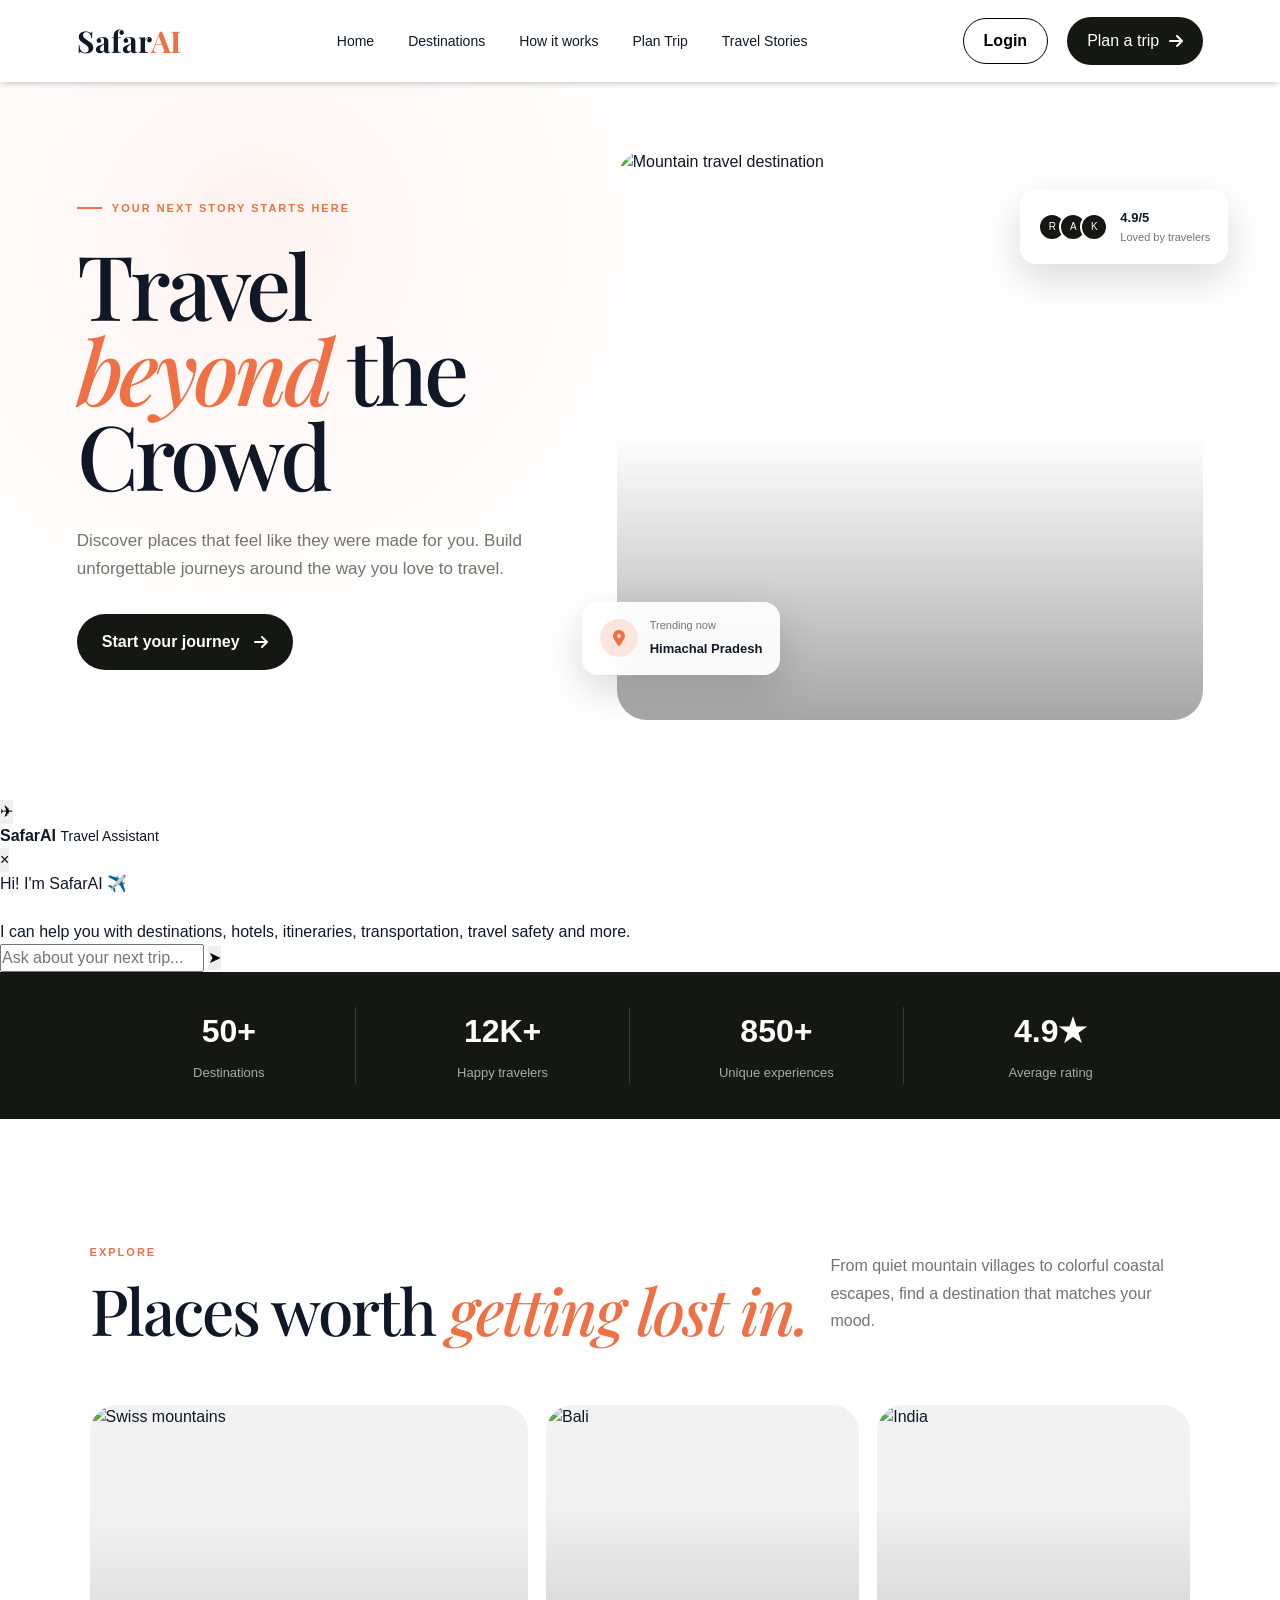
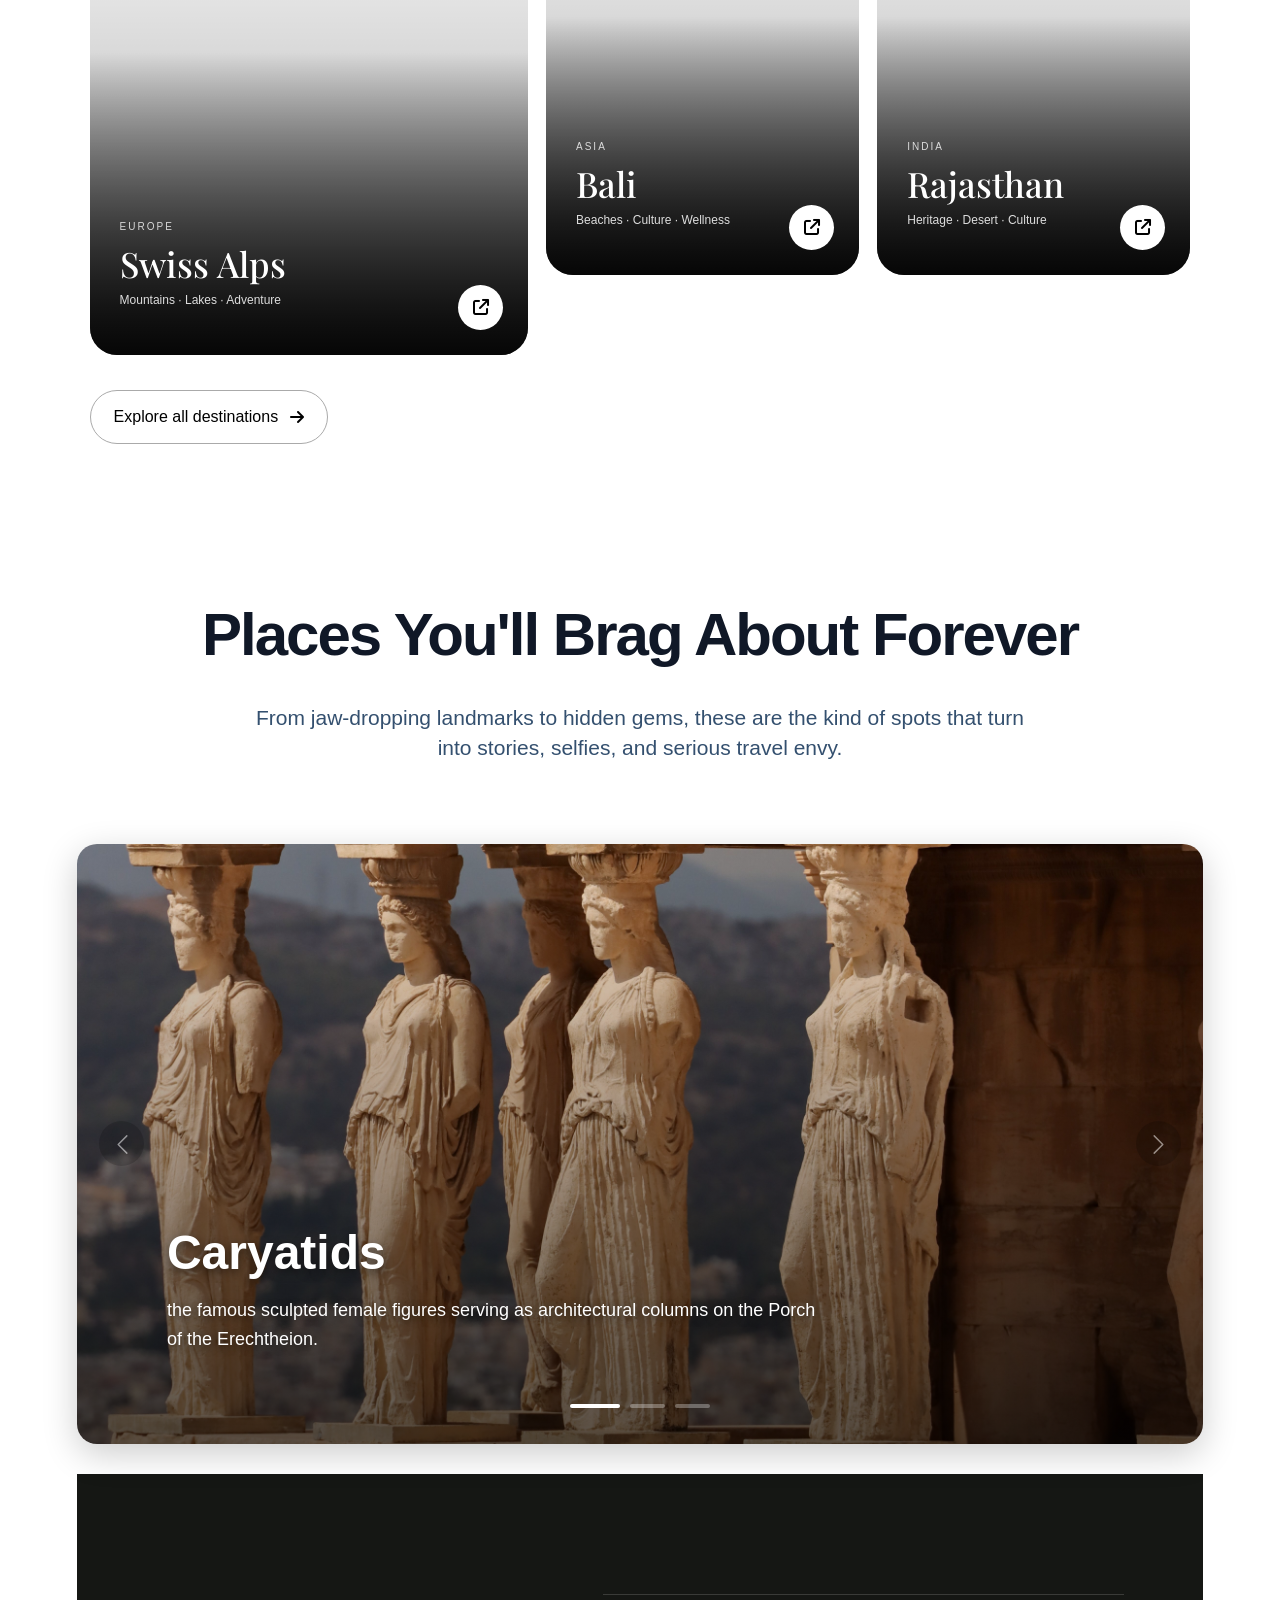
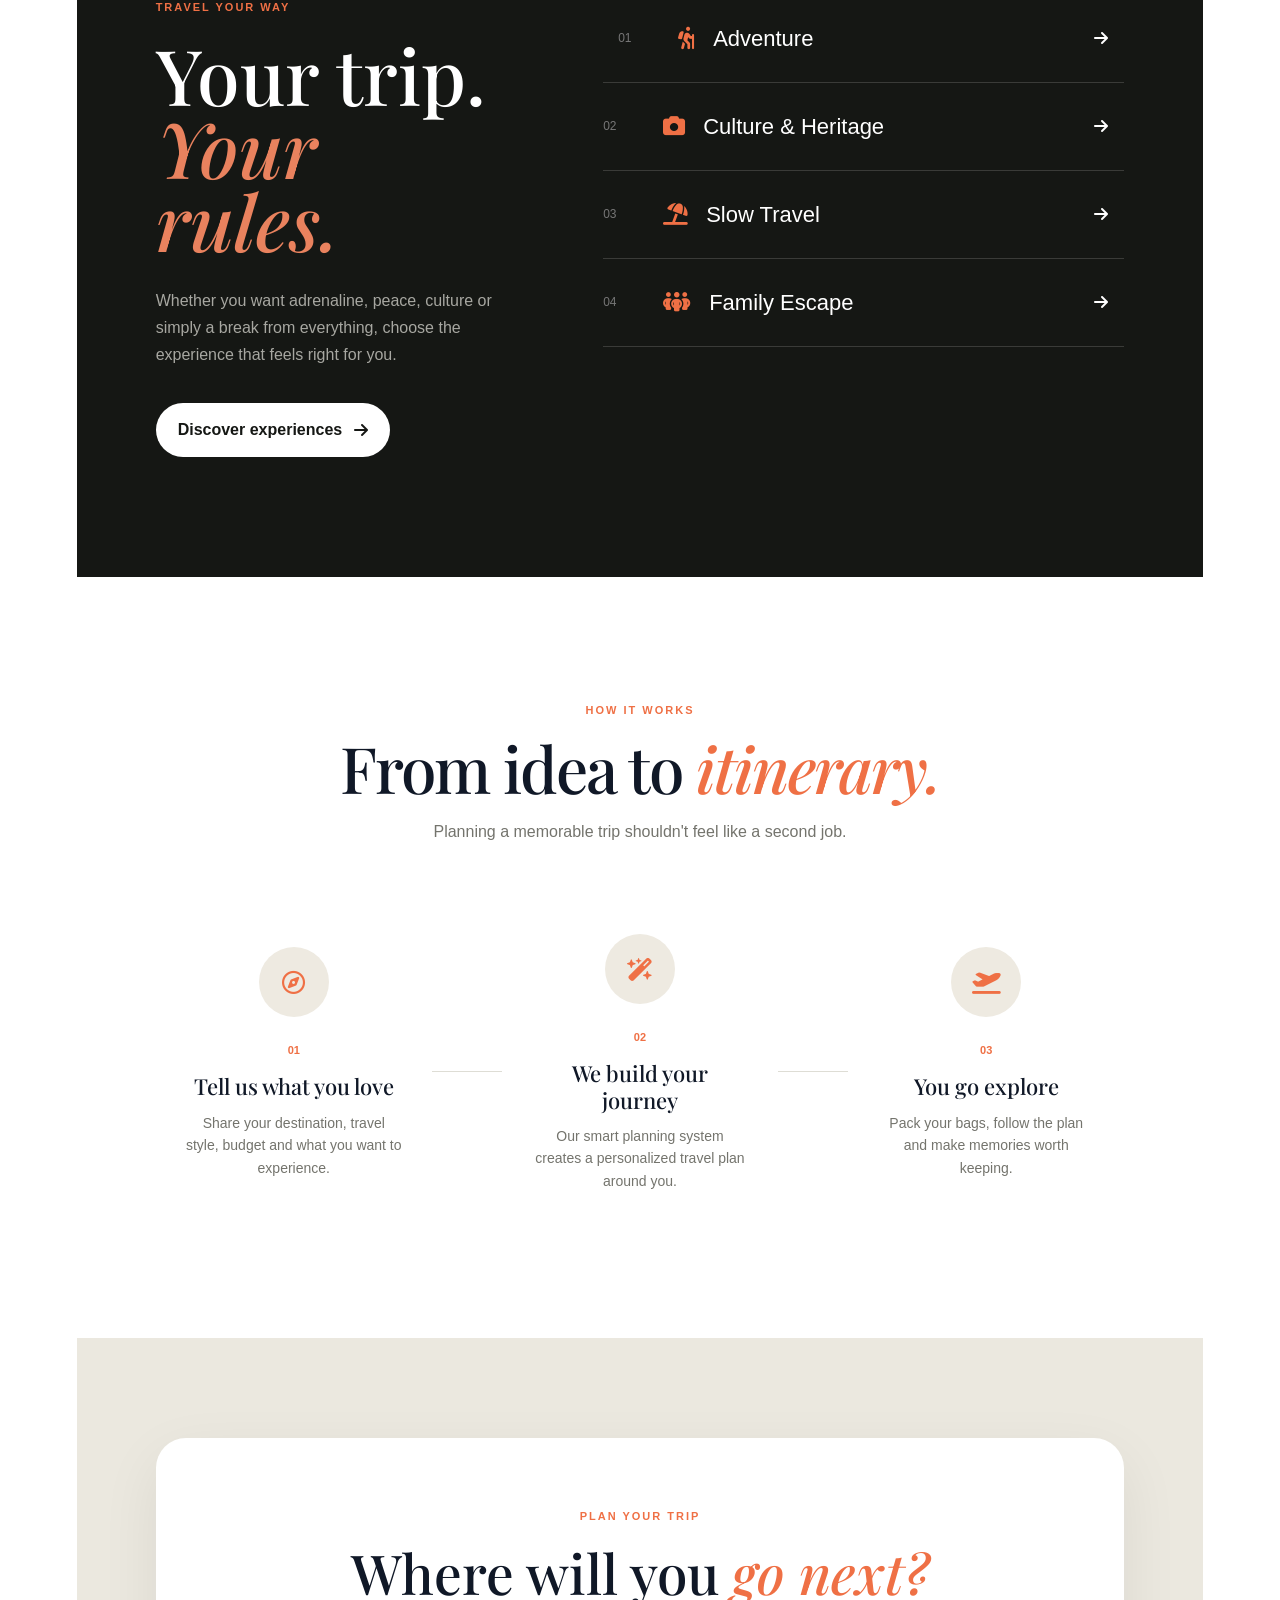
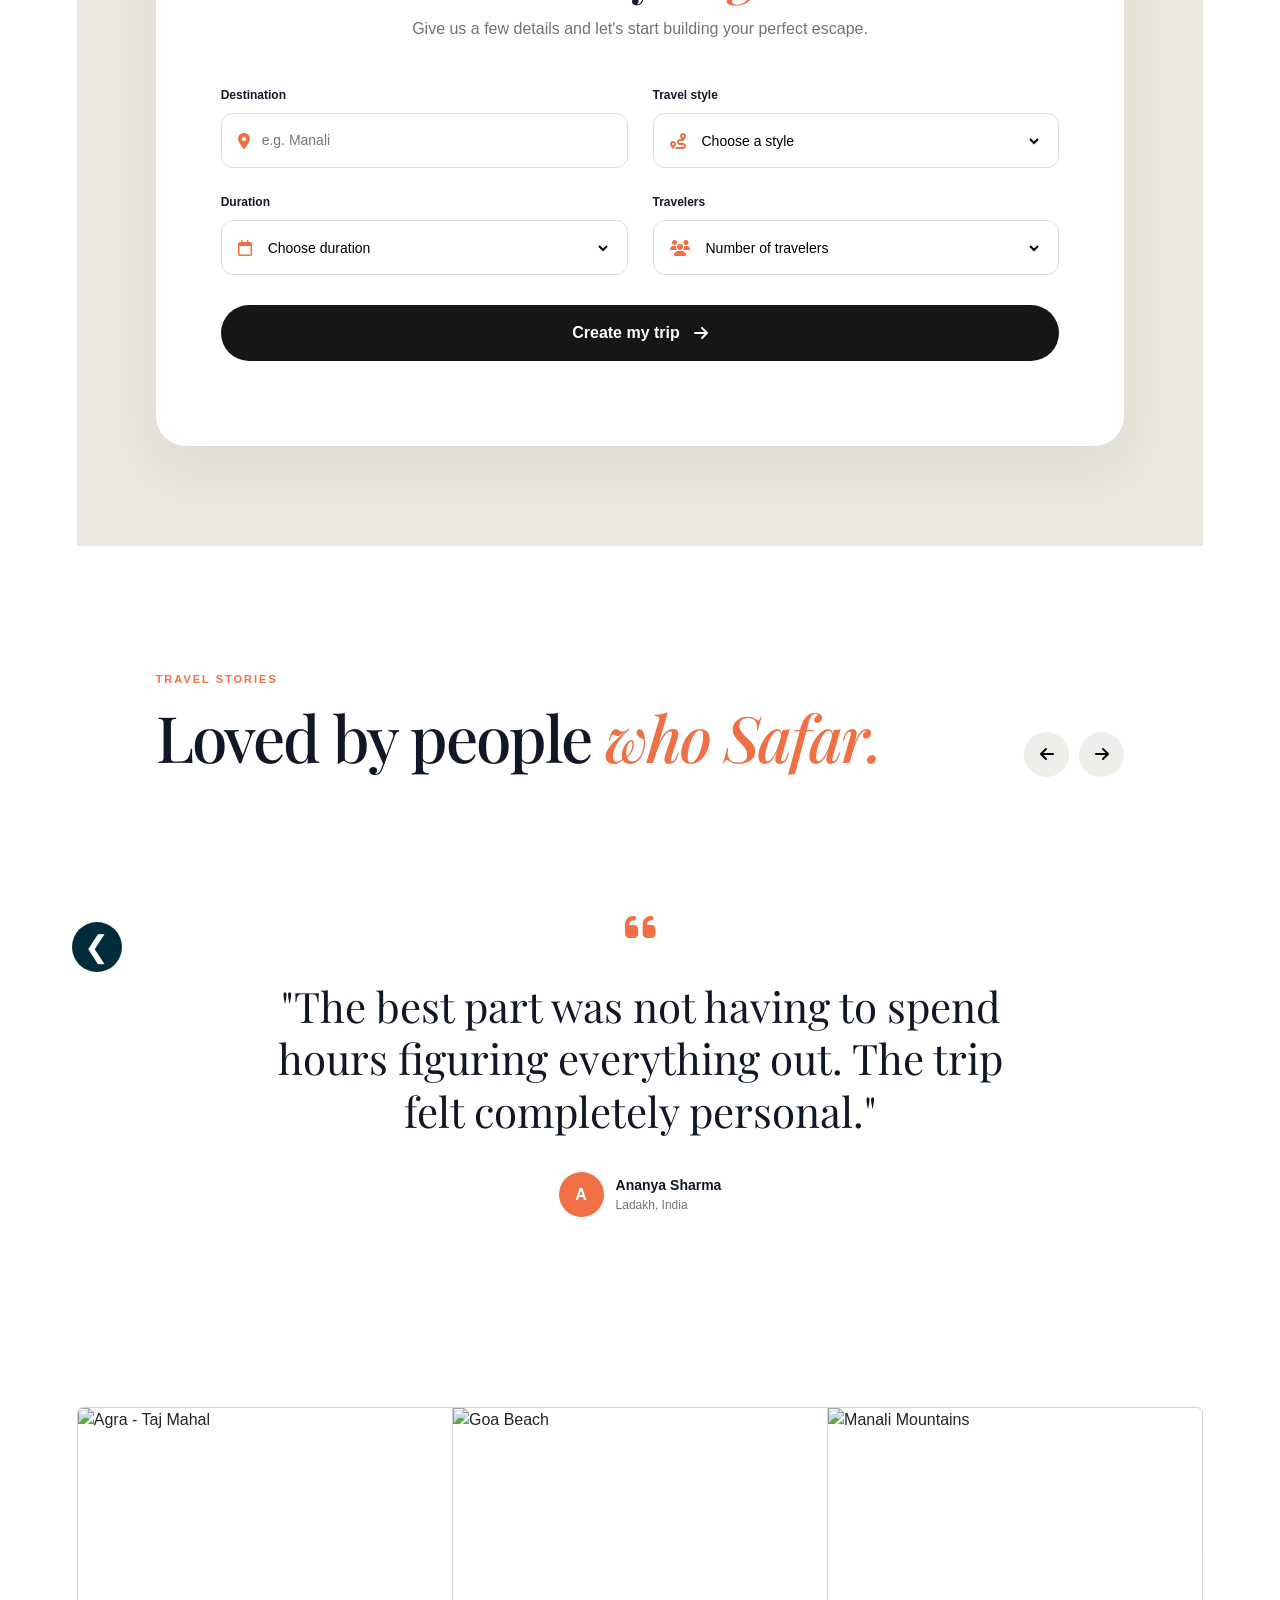
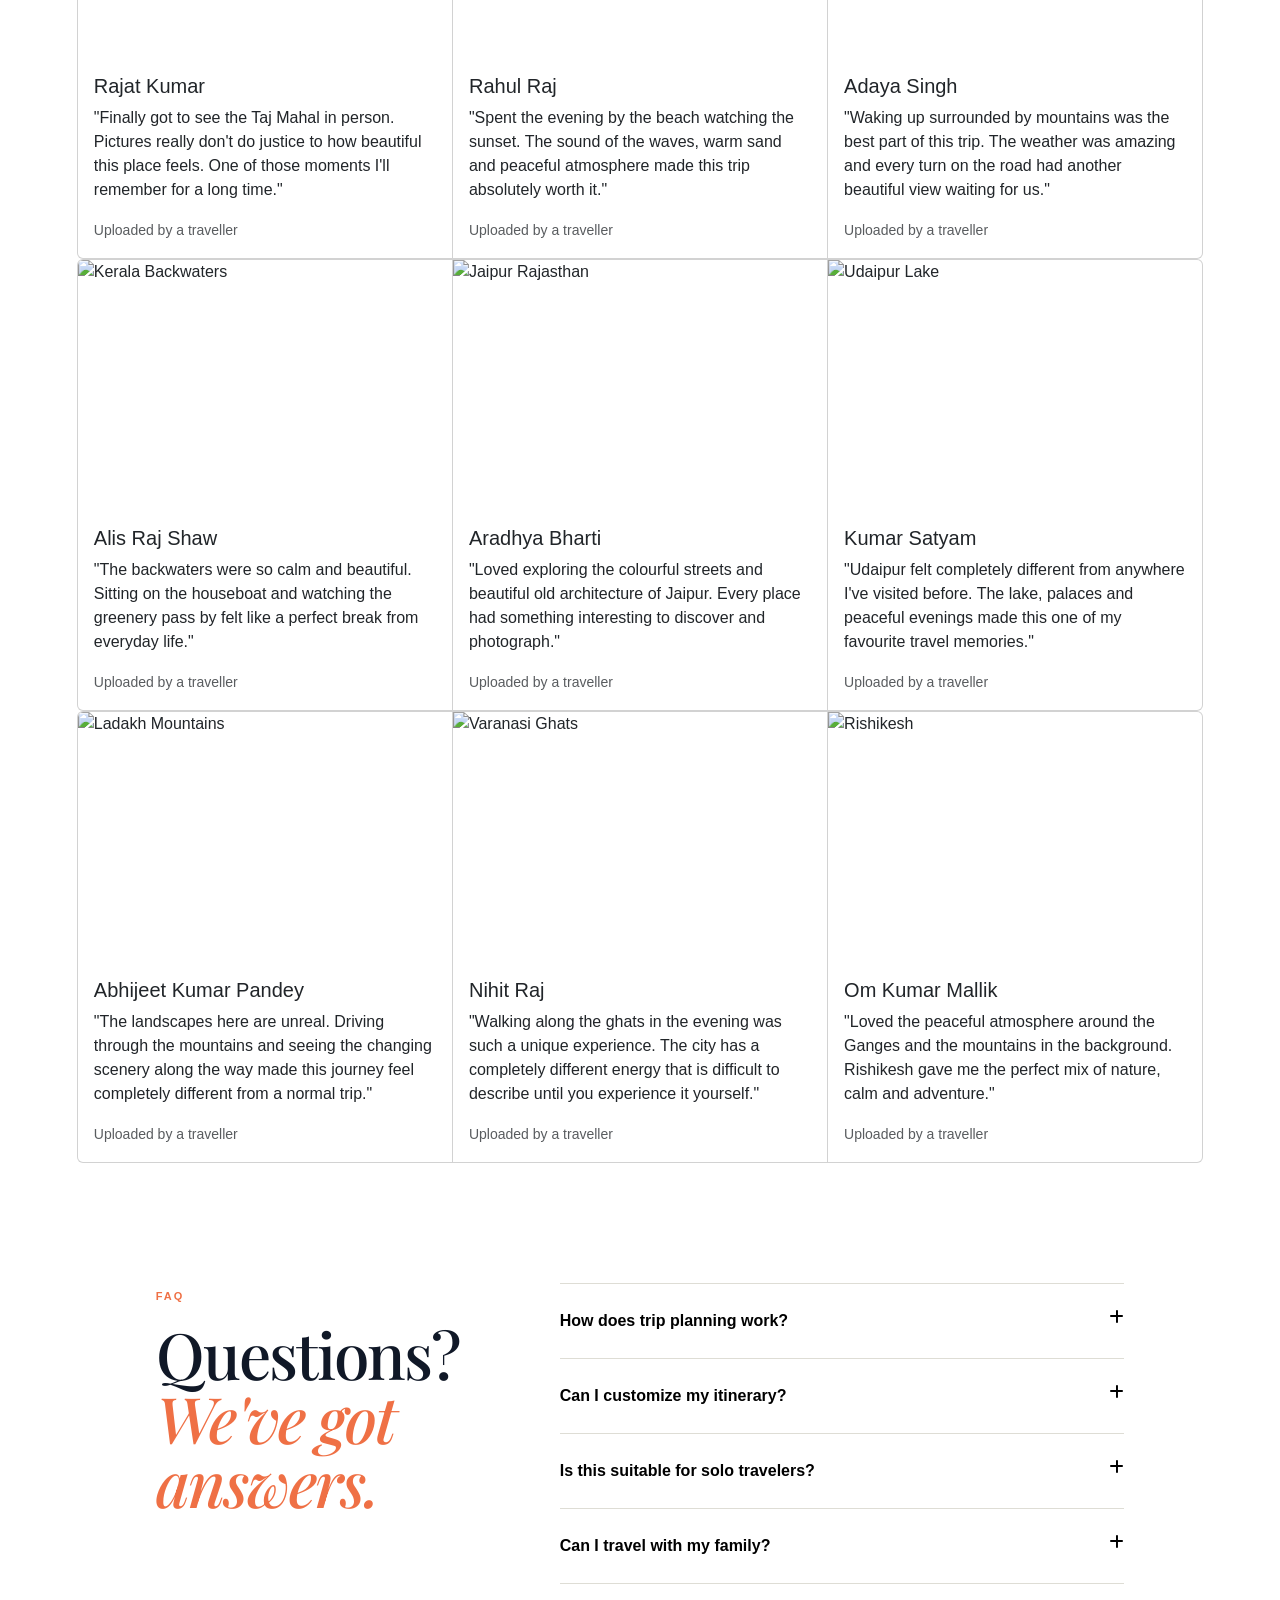
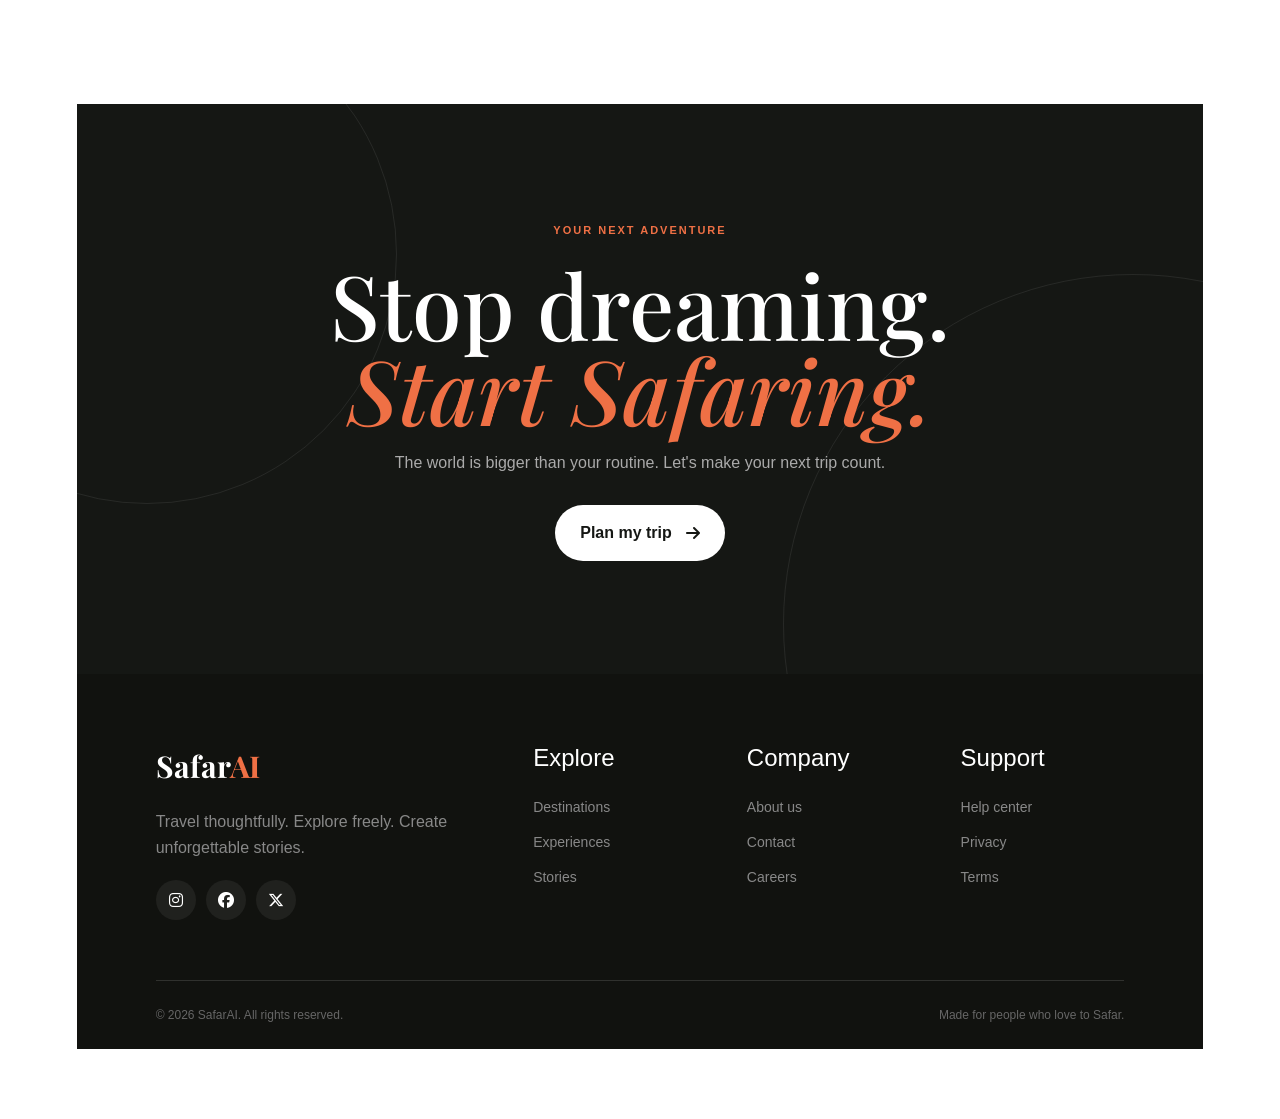
==== commit e6421a76: "Added Ai chatbot" ====
--- a/index.html
+++ b/index.html
@@ -1,25 +1,227 @@
 <!DOCTYPE html>
 <html lang="en">
-
 <head>
     <meta charset="UTF-8">
+
     <meta name="viewport" content="width=device-width, initial-scale=1.0">
 
-    <title>Safar AI — Travel Beyond the Crowd</title>
-
-    <link rel="preconnect" href="https://fonts.googleapis.com">
-    <link rel="preconnect" href="https://fonts.gstatic.com" crossorigin>
+    <!-- =========================
+         BASIC SEO
+    ========================== -->
+
+    <title>SafarAI – Travel Beyond the Crowd | AI Travel Planner</title>
+
+    <meta
+        name="description"
+        content="Plan smarter journeys with SafarAI. Discover destinations, create personalized travel plans, explore unique experiences, and travel beyond the crowd."
+    >
+
+    <meta
+        name="keywords"
+        content="SafarAI, Safar AI, AI travel planner, personalized travel planner, trip planner, travel itinerary, AI travel assistant, travel destinations, travel experiences, India travel, adventure travel, solo travel, family travel, budget travel, smart travel planning"
+    >
+
+    <meta name="author" content="SafarAI">
+
+    <meta name="robots" content="index, follow">
+
+    <meta name="theme-color" content="#ffffff">
+      
+    <meta name="google-site-verification" content="EI1iKzN2gcad5tQaXbq9JM5JD6CEstOsiCiM52ZZVPM" />
+
+    <!-- =========================
+         CANONICAL
+    ========================== -->
+
+    <link
+        rel="canonical"
+        href="https://safarai-cyan.vercel.app/"
+    >
+
+
+    <!-- =========================
+         FAVICON
+    ========================== -->
+
+    <link
+        rel="icon"
+        href="/media/favicon.png"
+        type="image/png"
+    >
+
+    <link
+        rel="apple-touch-icon"
+        href="/media/favicon.png"
+    >
+
+
+    <!-- =========================
+         OPEN GRAPH
+         Used when sharing website
+         on WhatsApp, Facebook, etc.
+    ========================== -->
+
+    <meta
+        property="og:type"
+        content="website"
+    >
+
+    <meta
+        property="og:title"
+        content="SafarAI – Travel Beyond the Crowd | AI Travel Planner"
+    >
+
+    <meta
+        property="og:description"
+        content="Discover destinations, plan personalized trips, and explore unique travel experiences with SafarAI."
+    >
+
+    <meta
+        property="og:url"
+        content="https://safarai-cyan.vercel.app/"
+    >
+
+    <meta
+        property="og:site_name"
+        content="SafarAI"
+    >
+
+    <meta
+        property="og:image"
+        content="https://safarai-cyan.vercel.app/media/safarai-og-image.png"
+    >
+
+    <meta
+        property="og:image:alt"
+        content="SafarAI – Travel Beyond the Crowd"
+    >
+
+    <meta
+        property="og:image:type"
+        content="image/png"
+    >
+
+    <meta
+        property="og:image:width"
+        content="1200"
+    >
+
+    <meta
+        property="og:image:height"
+        content="630"
+    >
+
+
+    <!-- =========================
+         TWITTER / X
+    ========================== -->
+
+    <meta
+        name="twitter:card"
+        content="summary_large_image"
+    >
+
+    <meta
+        name="twitter:title"
+        content="SafarAI – Travel Beyond the Crowd"
+    >
+
+    <meta
+        name="twitter:description"
+        content="Plan smarter journeys and travel beyond the crowd with SafarAI."
+    >
+
+    <meta
+        name="twitter:image"
+        content="https://safarai-cyan.vercel.app/media/safarai-og-image.png"
+    >
+
+    <meta
+        name="twitter:image:alt"
+        content="SafarAI – Travel Beyond the Crowd"
+    >
+
+
+    <!-- =========================
+         WEBSITE STRUCTURED DATA
+    ========================== -->
+
+    <script type="application/ld+json">
+    {
+        "@context": "https://schema.org",
+        "@type": "WebSite",
+        "name": "SafarAI",
+        "alternateName": "Safar AI",
+        "url": "https://safarai-cyan.vercel.app/"
+    }
+    </script>
+
+
+    <!-- =========================
+         ORGANIZATION STRUCTURED DATA
+    ========================== -->
+
+    <script type="application/ld+json">
+    {
+        "@context": "https://schema.org",
+        "@type": "Organization",
+        "name": "SafarAI",
+        "url": "https://safarai-cyan.vercel.app/",
+        "logo": "https://safarai-cyan.vercel.app/media/favicon.png"
+    }
+    </script>
+
+
+    <!-- =========================
+         GOOGLE FONTS
+    ========================== -->
+
+    <link
+        rel="preconnect"
+        href="https://fonts.googleapis.com"
+    >
+
+    <link
+        rel="preconnect"
+        href="https://fonts.gstatic.com"
+        crossorigin
+    >
 
     <link
         href="https://fonts.googleapis.com/css2?family=DM+Sans:wght@400;500;600;700&family=Playfair+Display:wght@500;600;700&display=swap"
-        rel="stylesheet">
-
-    <link rel="stylesheet" href="https://cdnjs.cloudflare.com/ajax/libs/font-awesome/6.5.2/css/all.min.css">
-    <script src="https://cdn.jsdelivr.net/npm/bootstrap@5.3.3/dist/js/bootstrap.bundle.min.js"></script>
-    <link href="https://cdn.jsdelivr.net/npm/bootstrap@5.3.3/dist/css/bootstrap.min.css"
-      rel="stylesheet"> 
-
-    <link rel="stylesheet" href="/static/css/homepage.css">
+        rel="stylesheet"
+    >
+
+
+    <!-- =========================
+         BOOTSTRAP
+    ========================== -->
+
+    <link
+        href="https://cdn.jsdelivr.net/npm/bootstrap@5.3.3/dist/css/bootstrap.min.css"
+        rel="stylesheet"
+    >
+
+
+    <!-- =========================
+         FONT AWESOME
+    ========================== -->
+
+    <link
+        rel="stylesheet"
+        href="https://cdnjs.cloudflare.com/ajax/libs/font-awesome/6.5.2/css/all.min.css"
+    >
+
+
+    <!-- =========================
+         MAIN CSS
+    ========================== -->
+
+    <link
+        rel="stylesheet"
+        href="/static/css/homepage.css"
+    >
+
 </head>
 
 <body>
@@ -41,8 +243,9 @@
         </nav>
 
         <div class="nav-actions">
-             <form action="/static/html/login.html">
-            <button class="login-btn" >Login</button></form>
+            <form action="/static/html/login.html">
+                <button class="login-btn">Login</button>
+            </form>
             <button class="nav-plan-btn" onclick="scrollToPlanner()">
                 Plan a trip
                 <i class="fa-solid fa-arrow-right"></i>
@@ -148,6 +351,51 @@
     </section>
 
 
+ <!-- ================= AI CHATBOX ================= -->
+
+     
+   <button id="aiChatButton" class="ai-chat-button">
+    <span>✈</span>
+</button>
+
+<div class="ai-chatbox" id="aiChatbox">
+
+    <div class="chat-header">
+        <div>
+            <strong>SafarAI</strong>
+            <small>Travel Assistant</small>
+        </div>
+
+        <button id="closeChat">×</button>
+    </div>
+
+    <div class="chat-messages" id="chatMessages">
+
+        <div class="bot-message">
+            Hi! I'm SafarAI ✈️<br><br>
+            I can help you with destinations, hotels,
+            itineraries, transportation, travel safety
+            and more.
+        </div>
+
+    </div>
+
+    <div class="chat-input-area">
+
+        <input
+            type="text"
+            id="chatInput"
+            placeholder="Ask about your next trip..."
+        >
+
+        <button id="sendMessage">
+            ➤
+        </button>
+
+    </div>
+
+</div>
+
     <!-- ================= STATS ================= -->
 
     <section class="stats">
@@ -289,844 +537,843 @@
 
 
             <div id="carouselExampleCaptions" class="carousel slide" data-bs-ride="carousel">
-  <div class="carousel-indicators">
-    <button type="button" data-bs-target="#carouselExampleCaptions" data-bs-slide-to="0" class="active" aria-current="true" aria-label="Slide 1"></button>
-    <button type="button" data-bs-target="#carouselExampleCaptions" data-bs-slide-to="1" aria-label="Slide 2"></button>
-    <button type="button" data-bs-target="#carouselExampleCaptions" data-bs-slide-to="2" aria-label="Slide 3"></button>
-  </div>
-  <div class="carousel-inner">
-    <div class="carousel-item active">
-      <img src="./media/pexels-efrem-efre-2786187-34010326.jpg" class="d-block w-100" alt="...">
-      <div class="carousel-caption d-none d-md-block">
-        <h5> Caryatids</h5>
-        <p>the famous sculpted female figures serving as architectural columns on the Porch of the Erechtheion.</p>
-      </div>
-    </div>
-    <div class="carousel-item">
-      <img src="./media/pexels-jeffrey-czum-254391-2253445.jpg" class="d-block w-100" alt="...">
-      <div class="carousel-caption d-none d-md-block">
-        <h5>Sky High Adventure</h5>
-        <p>Catch a glimpse of your next destination from above.</p>
-      </div>
-    </div>
-    <div class="carousel-item">
-      <img src="./media/pexels-pavel-podshivalov-75707297-8573643.jpg" class="d-block w-100" alt="...">
-      <div class="carousel-caption d-none d-md-block">
-        <h5> Dancers</h5>
-        <p>a monumental 60-foot-tall public sculpture created by American artist Jonathan Borofsky.</p>
-      </div>
-    </div>
-  </div>
-  <button class="carousel-control-prev" type="button" data-bs-target="#carouselExampleCaptions" data-bs-slide="prev">
-    <span class="carousel-control-prev-icon" aria-hidden="true"></span>
-    <span class="visually-hidden">Previous</span>
-  </button>
-  <button class="carousel-control-next" type="button" data-bs-target="#carouselExampleCaptions" data-bs-slide="next">
-    <span class="carousel-control-next-icon" aria-hidden="true"></span>
-    <span class="visually-hidden">Next</span>
-  </button>
-</div>
-
-    <!-- ================= EXPERIENCES ================= -->
-
-    <section class="experiences" id="experiences">
-
-        <div class="experience-content">
-
-            <span class="section-label">TRAVEL YOUR WAY</span>
-
-            <h2>
-                Your trip.
-                <br>
-                <em>Your rules.</em>
-            </h2>
-
-            <p>
-                Whether you want adrenaline, peace, culture or simply
-                a break from everything, choose the experience that
-                feels right for you.
-            </p>
-
-            <button class="light-btn">
-                Discover experiences
-                <i class="fa-solid fa-arrow-right"></i>
-            </button>
-
-        </div>
-
-
-        <div class="experience-list">
-
-            <div class="experience-item active">
-
-                <div class="experience-number">01</div>
-
-                <div class="experience-title">
-                    <i class="fa-solid fa-person-hiking"></i>
-                    <span>Adventure</span>
-                </div>
-
-                <i class="fa-solid fa-arrow-right"></i>
-
+                <div class="carousel-indicators">
+                    <button type="button" data-bs-target="#carouselExampleCaptions" data-bs-slide-to="0" class="active"
+                        aria-current="true" aria-label="Slide 1"></button>
+                    <button type="button" data-bs-target="#carouselExampleCaptions" data-bs-slide-to="1"
+                        aria-label="Slide 2"></button>
+                    <button type="button" data-bs-target="#carouselExampleCaptions" data-bs-slide-to="2"
+                        aria-label="Slide 3"></button>
+                </div>
+                <div class="carousel-inner">
+                    <div class="carousel-item active">
+                        <img src="./media/pexels-efrem-efre-2786187-34010326.jpg" class="d-block w-100" alt="...">
+                        <div class="carousel-caption d-none d-md-block">
+                            <h5> Caryatids</h5>
+                            <p>the famous sculpted female figures serving as architectural columns on the Porch of the
+                                Erechtheion.</p>
+                        </div>
+                    </div>
+                    <div class="carousel-item">
+                        <img src="./media/pexels-jeffrey-czum-254391-2253445.jpg" class="d-block w-100" alt="...">
+                        <div class="carousel-caption d-none d-md-block">
+                            <h5>Sky High Adventure</h5>
+                            <p>Catch a glimpse of your next destination from above.</p>
+                        </div>
+                    </div>
+                    <div class="carousel-item">
+                        <img src="./media/pexels-pavel-podshivalov-75707297-8573643.jpg" class="d-block w-100"
+                            alt="...">
+                        <div class="carousel-caption d-none d-md-block">
+                            <h5> Dancers</h5>
+                            <p>a monumental 60-foot-tall public sculpture created by American artist Jonathan Borofsky.
+                            </p>
+                        </div>
+                    </div>
+                </div>
+                <button class="carousel-control-prev" type="button" data-bs-target="#carouselExampleCaptions"
+                    data-bs-slide="prev">
+                    <span class="carousel-control-prev-icon" aria-hidden="true"></span>
+                    <span class="visually-hidden">Previous</span>
+                </button>
+                <button class="carousel-control-next" type="button" data-bs-target="#carouselExampleCaptions"
+                    data-bs-slide="next">
+                    <span class="carousel-control-next-icon" aria-hidden="true"></span>
+                    <span class="visually-hidden">Next</span>
+                </button>
             </div>
 
-
-            <div class="experience-item">
-
-                <div class="experience-number">02</div>
-
-                <div class="experience-title">
-                    <i class="fa-solid fa-camera"></i>
-                    <span>Culture & Heritage</span>
-                </div>
-
-                <i class="fa-solid fa-arrow-right"></i>
-
-            </div>
-
-
-            <div class="experience-item">
-
-                <div class="experience-number">03</div>
-
-                <div class="experience-title">
-                    <i class="fa-solid fa-umbrella-beach"></i>
-                    <span>Slow Travel</span>
-                </div>
-
-                <i class="fa-solid fa-arrow-right"></i>
-
-            </div>
-
-
-            <div class="experience-item">
-
-                <div class="experience-number">04</div>
-
-                <div class="experience-title">
-                    <i class="fa-solid fa-people-group"></i>
-                    <span>Family Escape</span>
-                </div>
-
-                <i class="fa-solid fa-arrow-right"></i>
-
-            </div>
-
-        </div>
-
-    </section>
-
-
-    <!-- ================= HOW IT WORKS ================= -->
-
-    <section class="section how-section" id="how-it-works">
-
-        <div class="center-heading">
-
-            <span class="section-label">HOW IT WORKS</span>
-
-            <h2>
-                From idea to
-                <em>itinerary.</em>
-            </h2>
-
-            <p>
-                Planning a memorable trip shouldn't feel like a second job.
-            </p>
-
-        </div>
-
-
-        <div class="steps">
-
-            <div class="step">
-
-                <div class="step-icon">
-                    <i class="fa-regular fa-compass"></i>
-                </div>
-
-                <span>01</span>
-
-                <h3>Tell us what you love</h3>
-
-                <p>
-                    Share your destination, travel style,
-                    budget and what you want to experience.
-                </p>
-
-            </div>
-
-
-            <div class="step-line"></div>
-
-
-            <div class="step">
-
-                <div class="step-icon">
-                    <i class="fa-solid fa-wand-magic-sparkles"></i>
-                </div>
-
-                <span>02</span>
-
-                <h3>We build your journey</h3>
-
-                <p>
-                    Our smart planning system creates a
-                    personalized travel plan around you.
-                </p>
-
-            </div>
-
-
-            <div class="step-line"></div>
-
-
-            <div class="step">
-
-                <div class="step-icon">
-                    <i class="fa-solid fa-plane-departure"></i>
-                </div>
-
-                <span>03</span>
-
-                <h3>You go explore</h3>
-
-                <p>
-                    Pack your bags, follow the plan and
-                    make memories worth keeping.
-                </p>
-
-            </div>
-
-        </div>
-
-    </section>
-
-
-    <!-- ================= PLANNER ================= -->
-
-    <section class="planner-section" id="planner">
-
-        <div class="planner">
-
-            <div class="planner-header">
-
-                <span class="section-label">PLAN YOUR TRIP</span>
-
-                <h2>
-                    Where will you
-                    <em>go next?</em>
-                </h2>
-
-                <p>
-                    Give us a few details and let's start building
-                    your perfect escape.
-                </p>
-
-            </div>
-
-
-            <form id="travelForm">
-
-                <div class="form-grid">
-
-                    <div class="form-group">
-
-                        <label>Destination</label>
-
-                        <div class="input-wrapper">
-                            <i class="fa-solid fa-location-dot"></i>
-
-                            <input type="text" id="destination" placeholder="e.g. Manali" required>
-                        </div>
-
-                    </div>
-
-
-                    <div class="form-group">
-
-                        <label>Travel style</label>
-
-                        <div class="input-wrapper">
-
-                            <i class="fa-solid fa-route"></i>
-
-                            <select id="travelStyle">
-
-                                <option value="">Choose a style</option>
-                                <option>Adventure</option>
-                                <option>Relaxation</option>
-                                <option>Culture</option>
-                                <option>Family</option>
-                                <option>Solo</option>
-
-                            </select>
-
-                        </div>
-
-                    </div>
-
-
-                    <div class="form-group">
-
-                        <label>Duration</label>
-
-                        <div class="input-wrapper">
-
-                            <i class="fa-regular fa-calendar"></i>
-
-                            <select id="duration">
-
-                                <option value="">Choose duration</option>
-                                <option>2 - 4 days</option>
-                                <option>5 - 7 days</option>
-                                <option>8 - 14 days</option>
-                                <option>15+ days</option>
-
-                            </select>
-
-                        </div>
-
-                    </div>
-
-
-                    <div class="form-group">
-
-                        <label>Travelers</label>
-
-                        <div class="input-wrapper">
-
-                            <i class="fa-solid fa-users"></i>
-
-                            <select id="travelers">
-
-                                <option value="">Number of travelers</option>
-                                <option>1</option>
-                                <option>2</option>
-                                <option>3 - 5</option>
-                                <option>6 - 10</option>
-                                <option>10+</option>
-
-                            </select>
-
-                        </div>
-
-                    </div>
-
-                </div>
-
-
-                <button type="submit" class="planner-btn">
-
-                    Create my trip
-
-                    <i class="fa-solid fa-arrow-right"></i>
-
-                </button>
-
-            </form>
-
-
-            <div class="form-message" id="formMessage"></div>
-
-        </div>
-
-    </section>
-
-
-    <!-- ================= STORIES ================= -->
-
-    <section class="section stories-section" id="stories">
-
-        <div class="section-heading">
-
-            <div>
-
-                <span class="section-label">TRAVEL STORIES</span>
-
-                <h2>
-                    Loved by people
-                    <em>who Safar.</em>
-                </h2>
-
-            </div>
-
-            <div class="story-arrows">
-
-                <button id="prevStory">
-                    <i class="fa-solid fa-arrow-left"></i>
-                </button>
-
-                <button id="nextStory">
-                    <i class="fa-solid fa-arrow-right"></i>
-                </button>
-
-            </div>
-
-        </div>
-
-
-        <div class="testimonial-container">
-
-            <div class="testimonial">
-
-                <div class="quote">
-                    <i class="fa-solid fa-quote-left"></i>
-                </div>
-
-                <p id="testimonialText">
-                    "The best part was not having to spend hours
-                    figuring everything out. The trip felt completely
-                    personal."
-                </p>
-
-                <div class="traveler">
-
-                    <div class="traveler-avatar">
-                        A
-                    </div>
+            <!-- ================= EXPERIENCES ================= -->
+
+            <section class="experiences" id="experiences">
+
+                <div class="experience-content">
+
+                    <span class="section-label">TRAVEL YOUR WAY</span>
+
+                    <h2>
+                        Your trip.
+                        <br>
+                        <em>Your rules.</em>
+                    </h2>
+
+                    <p>
+                        Whether you want adrenaline, peace, culture or simply
+                        a break from everything, choose the experience that
+                        feels right for you.
+                    </p>
+
+                    <button class="light-btn">
+                        Discover experiences
+                        <i class="fa-solid fa-arrow-right"></i>
+                    </button>
+
+                </div>
+
+
+                <div class="experience-list">
+
+                    <div class="experience-item active">
+
+                        <div class="experience-number">01</div>
+
+                        <div class="experience-title">
+                            <i class="fa-solid fa-person-hiking"></i>
+                            <span>Adventure</span>
+                        </div>
+
+                        <i class="fa-solid fa-arrow-right"></i>
+
+                    </div>
+
+
+                    <div class="experience-item">
+
+                        <div class="experience-number">02</div>
+
+                        <div class="experience-title">
+                            <i class="fa-solid fa-camera"></i>
+                            <span>Culture & Heritage</span>
+                        </div>
+
+                        <i class="fa-solid fa-arrow-right"></i>
+
+                    </div>
+
+
+                    <div class="experience-item">
+
+                        <div class="experience-number">03</div>
+
+                        <div class="experience-title">
+                            <i class="fa-solid fa-umbrella-beach"></i>
+                            <span>Slow Travel</span>
+                        </div>
+
+                        <i class="fa-solid fa-arrow-right"></i>
+
+                    </div>
+
+
+                    <div class="experience-item">
+
+                        <div class="experience-number">04</div>
+
+                        <div class="experience-title">
+                            <i class="fa-solid fa-people-group"></i>
+                            <span>Family Escape</span>
+                        </div>
+
+                        <i class="fa-solid fa-arrow-right"></i>
+
+                    </div>
+
+                </div>
+
+            </section>
+
+
+            <!-- ================= HOW IT WORKS ================= -->
+
+            <section class="section how-section" id="how-it-works">
+
+                <div class="center-heading">
+
+                    <span class="section-label">HOW IT WORKS</span>
+
+                    <h2>
+                        From idea to
+                        <em>itinerary.</em>
+                    </h2>
+
+                    <p>
+                        Planning a memorable trip shouldn't feel like a second job.
+                    </p>
+
+                </div>
+
+
+                <div class="steps">
+
+                    <div class="step">
+
+                        <div class="step-icon">
+                            <i class="fa-regular fa-compass"></i>
+                        </div>
+
+                        <span>01</span>
+
+                        <h3>Tell us what you love</h3>
+
+                        <p>
+                            Share your destination, travel style,
+                            budget and what you want to experience.
+                        </p>
+
+                    </div>
+
+
+                    <div class="step-line"></div>
+
+
+                    <div class="step">
+
+                        <div class="step-icon">
+                            <i class="fa-solid fa-wand-magic-sparkles"></i>
+                        </div>
+
+                        <span>02</span>
+
+                        <h3>We build your journey</h3>
+
+                        <p>
+                            Our smart planning system creates a
+                            personalized travel plan around you.
+                        </p>
+
+                    </div>
+
+
+                    <div class="step-line"></div>
+
+
+                    <div class="step">
+
+                        <div class="step-icon">
+                            <i class="fa-solid fa-plane-departure"></i>
+                        </div>
+
+                        <span>03</span>
+
+                        <h3>You go explore</h3>
+
+                        <p>
+                            Pack your bags, follow the plan and
+                            make memories worth keeping.
+                        </p>
+
+                    </div>
+
+                </div>
+
+            </section>
+
+
+            <!-- ================= PLANNER ================= -->
+
+            <section class="planner-section" id="planner">
+
+                <div class="planner">
+
+                    <div class="planner-header">
+
+                        <span class="section-label">PLAN YOUR TRIP</span>
+
+                        <h2>
+                            Where will you
+                            <em>go next?</em>
+                        </h2>
+
+                        <p>
+                            Give us a few details and let's start building
+                            your perfect escape.
+                        </p>
+
+                    </div>
+
+
+                    <form id="travelForm">
+
+                        <div class="form-grid">
+
+                            <div class="form-group">
+
+                                <label>Destination</label>
+
+                                <div class="input-wrapper">
+                                    <i class="fa-solid fa-location-dot"></i>
+
+                                    <input type="text" id="destination" placeholder="e.g. Manali" required>
+                                </div>
+
+                            </div>
+
+
+                            <div class="form-group">
+
+                                <label>Travel style</label>
+
+                                <div class="input-wrapper">
+
+                                    <i class="fa-solid fa-route"></i>
+
+                                    <select id="travelStyle">
+
+                                        <option value="">Choose a style</option>
+                                        <option>Adventure</option>
+                                        <option>Relaxation</option>
+                                        <option>Culture</option>
+                                        <option>Family</option>
+                                        <option>Solo</option>
+
+                                    </select>
+
+                                </div>
+
+                            </div>
+
+
+                            <div class="form-group">
+
+                                <label>Duration</label>
+
+                                <div class="input-wrapper">
+
+                                    <i class="fa-regular fa-calendar"></i>
+
+                                    <select id="duration">
+
+                                        <option value="">Choose duration</option>
+                                        <option>2 - 4 days</option>
+                                        <option>5 - 7 days</option>
+                                        <option>8 - 14 days</option>
+                                        <option>15+ days</option>
+
+                                    </select>
+
+                                </div>
+
+                            </div>
+
+
+                            <div class="form-group">
+
+                                <label>Travelers</label>
+
+                                <div class="input-wrapper">
+
+                                    <i class="fa-solid fa-users"></i>
+
+                                    <select id="travelers">
+
+                                        <option value="">Number of travelers</option>
+                                        <option>1</option>
+                                        <option>2</option>
+                                        <option>3 - 5</option>
+                                        <option>6 - 10</option>
+                                        <option>10+</option>
+
+                                    </select>
+
+                                </div>
+
+                            </div>
+
+                        </div>
+
+
+                        <button type="submit" class="planner-btn">
+
+                            Create my trip
+
+                            <i class="fa-solid fa-arrow-right"></i>
+
+                        </button>
+
+                    </form>
+
+
+                    <div class="form-message" id="formMessage"></div>
+
+                </div>
+
+            </section>
+
+
+            <!-- ================= STORIES ================= -->
+
+            <section class="section stories-section" id="stories">
+
+                <div class="section-heading">
 
                     <div>
-                        <strong id="travelerName">Ananya Sharma</strong>
-                        <span id="travelerTrip">Ladakh, India</span>
-                    </div>
-
-                </div>
-
-            </div>
-
-        </div>
-
-    </section>
-
-<section>
-
-  <!-- ROW 1 -->
-  <div class="card-group">
-
-    <div class="card">
-      <img src="https://images.unsplash.com/photo-1564507592333-c60657eea523?auto=format&fit=crop&w=900&q=80"
-           class="card-img-top"
-           alt="Agra - Taj Mahal">
-
-      <div class="card-body">
-        <h5 class="card-title">Rajat Kumar</h5>
-        <p class="card-text">
-          "Finally got to see the Taj Mahal in person. Pictures really don't
-          do justice to how beautiful this place feels. One of those moments
-          I'll remember for a long time."
-        </p>
-        <p class="card-text">
-          <small class="text-muted">Uploaded by a traveller</small>
-        </p>
-      </div>
-    </div>
-
-
-    <div class="card">
-      <img src="https://images.unsplash.com/photo-1512343879784-a960bf40e7f2?auto=format&fit=crop&w=900&q=80"
-           class="card-img-top"
-           alt="Goa Beach">
-
-      <div class="card-body">
-        <h5 class="card-title">Rahul Raj</h5>
-        <p class="card-text">
-          "Spent the evening by the beach watching the sunset. The sound of
-          the waves, warm sand and peaceful atmosphere made this trip
-          absolutely worth it."
-        </p>
-        <p class="card-text">
-          <small class="text-muted">Uploaded by a traveller</small>
-        </p>
-      </div>
-    </div>
-
-
-    <div class="card">
-      <img src="https://images.unsplash.com/photo-1506905925346-21bda4d32df4?auto=format&fit=crop&w=900&q=80"
-           class="card-img-top"
-           alt="Manali Mountains">
-
-      <div class="card-body">
-        <h5 class="card-title">Adaya Singh</h5>
-        <p class="card-text">
-          "Waking up surrounded by mountains was the best part of this trip.
-          The weather was amazing and every turn on the road had another
-          beautiful view waiting for us."
-        </p>
-        <p class="card-text">
-          <small class="text-muted">Uploaded by a traveller</small>
-        </p>
-      </div>
-    </div>
-
-  </div>
-
-
-  <!-- ROW 2 -->
-  <div class="card-group">
-
-    <div class="card">
-      <img src="https://images.unsplash.com/photo-1602216056096-3b40cc0c9944?auto=format&fit=crop&w=900&q=80"
-           class="card-img-top"
-           alt="Kerala Backwaters">
-
-      <div class="card-body">
-        <h5 class="card-title">Alis Raj Shaw</h5>
-        <p class="card-text">
-          "The backwaters were so calm and beautiful. Sitting on the
-          houseboat and watching the greenery pass by felt like a perfect
-          break from everyday life."
-        </p>
-        <p class="card-text">
-          <small class="text-muted">Uploaded by a traveller</small>
-        </p>
-      </div>
-    </div>
-
-
-    <div class="card">
-      <img src="https://images.unsplash.com/photo-1599661046289-e31897846e41?auto=format&fit=crop&w=900&q=80"
-           class="card-img-top"
-           alt="Jaipur Rajasthan">
-
-      <div class="card-body">
-        <h5 class="card-title">Aradhya Bharti</h5>
-        <p class="card-text">
-          "Loved exploring the colourful streets and beautiful old
-          architecture of Jaipur. Every place had something interesting
-          to discover and photograph."
-        </p>
-        <p class="card-text">
-          <small class="text-muted">Uploaded by a traveller</small>
-        </p>
-      </div>
-    </div>
-
-
-    <div class="card">
-      <img src="https://images.unsplash.com/photo-1477587458883-47145ed94245?auto=format&fit=crop&w=900&q=80"
-           class="card-img-top"
-           alt="Udaipur Lake">
-
-      <div class="card-body">
-        <h5 class="card-title">Kumar Satyam</h5>
-        <p class="card-text">
-          "Udaipur felt completely different from anywhere I've visited
-          before. The lake, palaces and peaceful evenings made this one of
-          my favourite travel memories."
-        </p>
-        <p class="card-text">
-          <small class="text-muted">Uploaded by a traveller</small>
-        </p>
-      </div>
-    </div>
-
-  </div>
-
-
-  <!-- ROW 3 -->
-  <div class="card-group">
-
-    <div class="card">
-      <img src="https://images.unsplash.com/photo-1478131143081-80f7f84ca84d?auto=format&fit=crop&w=900&q=80"
-           class="card-img-top"
-           alt="Ladakh Mountains">
-
-      <div class="card-body">
-        <h5 class="card-title">Abhijeet Kumar Pandey</h5>
-        <p class="card-text">
-          "The landscapes here are unreal. Driving through the mountains
-          and seeing the changing scenery along the way made this journey
-          feel completely different from a normal trip."
-        </p>
-        <p class="card-text">
-          <small class="text-muted">Uploaded by a traveller</small>
-        </p>
-      </div>
-    </div>
-
-
-    <div class="card">
-      <img src="https://cdn.audleytravel.com/4767/3405/79/209236-the-ghats-varanasi.jpg"
-           class="card-img-top"
-           alt="Varanasi Ghats">
-
-      <div class="card-body">
-        <h5 class="card-title">Nihit Raj</h5>
-        <p class="card-text">
-          "Walking along the ghats in the evening was such a unique
-          experience. The city has a completely different energy that is
-          difficult to describe until you experience it yourself."
-        </p>
-        <p class="card-text">
-          <small class="text-muted">Uploaded by a traveller</small>
-        </p>
-      </div>
-    </div>
-
-
-    <div class="card">
-      <img src="https://images.unsplash.com/photo-1609947017136-9daf32a5eb16?auto=format&fit=crop&w=900&q=80"
-           class="card-img-top"
-           alt="Rishikesh">
-
-      <div class="card-body">
-        <h5 class="card-title">Om Kumar Mallik</h5>
-        <p class="card-text">
-          "Loved the peaceful atmosphere around the Ganges and the
-          mountains in the background. Rishikesh gave me the perfect mix
-          of nature, calm and adventure."
-        </p>
-        <p class="card-text">
-          <small class="text-muted">Uploaded by a traveller</small>
-        </p>
-      </div>
-    </div>
-
-  </div>
-
-</section>
-
-
-
-
-    <!-- ================= FAQ ================= -->
-
-    <section class="section faq-section">
-
-        <div class="faq-heading">
-
-            <span class="section-label">FAQ</span>
-
-            <h2>
-                Questions?
-                <em>We've got answers.</em>
-            </h2>
-
-        </div>
-
-
-        <div class="faq-list">
-
-            <div class="faq-item">
-
-                <button class="faq-question">
-
-                    How does trip planning work?
-
-                    <i class="fa-solid fa-plus"></i>
-
-                </button>
-
-                <div class="faq-answer">
+
+                        <span class="section-label">TRAVEL STORIES</span>
+
+                        <h2>
+                            Loved by people
+                            <em>who Safar.</em>
+                        </h2>
+
+                    </div>
+
+                    <div class="story-arrows">
+
+                        <button id="prevStory">
+                            <i class="fa-solid fa-arrow-left"></i>
+                        </button>
+
+                        <button id="nextStory">
+                            <i class="fa-solid fa-arrow-right"></i>
+                        </button>
+
+                    </div>
+
+                </div>
+
+
+                <div class="testimonial-container">
+
+                    <div class="testimonial">
+
+                        <div class="quote">
+                            <i class="fa-solid fa-quote-left"></i>
+                        </div>
+
+                        <p id="testimonialText">
+                            "The best part was not having to spend hours
+                            figuring everything out. The trip felt completely
+                            personal."
+                        </p>
+
+                        <div class="traveler">
+
+                            <div class="traveler-avatar">
+                                A
+                            </div>
+
+                            <div>
+                                <strong id="travelerName">Ananya Sharma</strong>
+                                <span id="travelerTrip">Ladakh, India</span>
+                            </div>
+
+                        </div>
+
+                    </div>
+
+                </div>
+
+            </section>
+
+            <section>
+
+                <!-- ROW 1 -->
+                <div class="card-group">
+
+                    <div class="card">
+                        <img src="https://images.unsplash.com/photo-1564507592333-c60657eea523?auto=format&fit=crop&w=900&q=80"
+                            class="card-img-top" alt="Agra - Taj Mahal">
+
+                        <div class="card-body">
+                            <h5 class="card-title">Rajat Kumar</h5>
+                            <p class="card-text">
+                                "Finally got to see the Taj Mahal in person. Pictures really don't
+                                do justice to how beautiful this place feels. One of those moments
+                                I'll remember for a long time."
+                            </p>
+                            <p class="card-text">
+                                <small class="text-muted">Uploaded by a traveller</small>
+                            </p>
+                        </div>
+                    </div>
+
+
+                    <div class="card">
+                        <img src="https://images.unsplash.com/photo-1512343879784-a960bf40e7f2?auto=format&fit=crop&w=900&q=80"
+                            class="card-img-top" alt="Goa Beach">
+
+                        <div class="card-body">
+                            <h5 class="card-title">Rahul Raj</h5>
+                            <p class="card-text">
+                                "Spent the evening by the beach watching the sunset. The sound of
+                                the waves, warm sand and peaceful atmosphere made this trip
+                                absolutely worth it."
+                            </p>
+                            <p class="card-text">
+                                <small class="text-muted">Uploaded by a traveller</small>
+                            </p>
+                        </div>
+                    </div>
+
+
+                    <div class="card">
+                        <img src="https://images.unsplash.com/photo-1506905925346-21bda4d32df4?auto=format&fit=crop&w=900&q=80"
+                            class="card-img-top" alt="Manali Mountains">
+
+                        <div class="card-body">
+                            <h5 class="card-title">Adaya Singh</h5>
+                            <p class="card-text">
+                                "Waking up surrounded by mountains was the best part of this trip.
+                                The weather was amazing and every turn on the road had another
+                                beautiful view waiting for us."
+                            </p>
+                            <p class="card-text">
+                                <small class="text-muted">Uploaded by a traveller</small>
+                            </p>
+                        </div>
+                    </div>
+
+                </div>
+
+
+                <!-- ROW 2 -->
+                <div class="card-group">
+
+                    <div class="card">
+                        <img src="https://images.unsplash.com/photo-1602216056096-3b40cc0c9944?auto=format&fit=crop&w=900&q=80"
+                            class="card-img-top" alt="Kerala Backwaters">
+
+                        <div class="card-body">
+                            <h5 class="card-title">Alis Raj Shaw</h5>
+                            <p class="card-text">
+                                "The backwaters were so calm and beautiful. Sitting on the
+                                houseboat and watching the greenery pass by felt like a perfect
+                                break from everyday life."
+                            </p>
+                            <p class="card-text">
+                                <small class="text-muted">Uploaded by a traveller</small>
+                            </p>
+                        </div>
+                    </div>
+
+
+                    <div class="card">
+                        <img src="https://images.unsplash.com/photo-1599661046289-e31897846e41?auto=format&fit=crop&w=900&q=80"
+                            class="card-img-top" alt="Jaipur Rajasthan">
+
+                        <div class="card-body">
+                            <h5 class="card-title">Aradhya Bharti</h5>
+                            <p class="card-text">
+                                "Loved exploring the colourful streets and beautiful old
+                                architecture of Jaipur. Every place had something interesting
+                                to discover and photograph."
+                            </p>
+                            <p class="card-text">
+                                <small class="text-muted">Uploaded by a traveller</small>
+                            </p>
+                        </div>
+                    </div>
+
+
+                    <div class="card">
+                        <img src="https://images.unsplash.com/photo-1477587458883-47145ed94245?auto=format&fit=crop&w=900&q=80"
+                            class="card-img-top" alt="Udaipur Lake">
+
+                        <div class="card-body">
+                            <h5 class="card-title">Kumar Satyam</h5>
+                            <p class="card-text">
+                                "Udaipur felt completely different from anywhere I've visited
+                                before. The lake, palaces and peaceful evenings made this one of
+                                my favourite travel memories."
+                            </p>
+                            <p class="card-text">
+                                <small class="text-muted">Uploaded by a traveller</small>
+                            </p>
+                        </div>
+                    </div>
+
+                </div>
+
+
+                <!-- ROW 3 -->
+                <div class="card-group">
+
+                    <div class="card">
+                        <img src="https://images.unsplash.com/photo-1478131143081-80f7f84ca84d?auto=format&fit=crop&w=900&q=80"
+                            class="card-img-top" alt="Ladakh Mountains">
+
+                        <div class="card-body">
+                            <h5 class="card-title">Abhijeet Kumar Pandey</h5>
+                            <p class="card-text">
+                                "The landscapes here are unreal. Driving through the mountains
+                                and seeing the changing scenery along the way made this journey
+                                feel completely different from a normal trip."
+                            </p>
+                            <p class="card-text">
+                                <small class="text-muted">Uploaded by a traveller</small>
+                            </p>
+                        </div>
+                    </div>
+
+
+                    <div class="card">
+                        <img src="https://cdn.audleytravel.com/4767/3405/79/209236-the-ghats-varanasi.jpg"
+                            class="card-img-top" alt="Varanasi Ghats">
+
+                        <div class="card-body">
+                            <h5 class="card-title">Nihit Raj</h5>
+                            <p class="card-text">
+                                "Walking along the ghats in the evening was such a unique
+                                experience. The city has a completely different energy that is
+                                difficult to describe until you experience it yourself."
+                            </p>
+                            <p class="card-text">
+                                <small class="text-muted">Uploaded by a traveller</small>
+                            </p>
+                        </div>
+                    </div>
+
+
+                    <div class="card">
+                        <img src="https://images.unsplash.com/photo-1609947017136-9daf32a5eb16?auto=format&fit=crop&w=900&q=80"
+                            class="card-img-top" alt="Rishikesh">
+
+                        <div class="card-body">
+                            <h5 class="card-title">Om Kumar Mallik</h5>
+                            <p class="card-text">
+                                "Loved the peaceful atmosphere around the Ganges and the
+                                mountains in the background. Rishikesh gave me the perfect mix
+                                of nature, calm and adventure."
+                            </p>
+                            <p class="card-text">
+                                <small class="text-muted">Uploaded by a traveller</small>
+                            </p>
+                        </div>
+                    </div>
+
+                </div>
+
+            </section>
+
+
+
+
+            <!-- ================= FAQ ================= -->
+
+            <section class="section faq-section">
+
+                <div class="faq-heading">
+
+                    <span class="section-label">FAQ</span>
+
+                    <h2>
+                        Questions?
+                        <em>We've got answers.</em>
+                    </h2>
+
+                </div>
+
+
+                <div class="faq-list">
+
+                    <div class="faq-item">
+
+                        <button class="faq-question">
+
+                            How does trip planning work?
+
+                            <i class="fa-solid fa-plus"></i>
+
+                        </button>
+
+                        <div class="faq-answer">
+
+                            <p>
+                                Tell us where you want to go and what kind of
+                                experience you're looking for. We then create
+                                a personalized trip plan around your preferences.
+                            </p>
+
+                        </div>
+
+                    </div>
+
+
+                    <div class="faq-item">
+
+                        <button class="faq-question">
+
+                            Can I customize my itinerary?
+
+                            <i class="fa-solid fa-plus"></i>
+
+                        </button>
+
+                        <div class="faq-answer">
+
+                            <p>
+                                Absolutely. Your itinerary is flexible and can
+                                be adjusted according to your interests, budget,
+                                duration and travel style.
+                            </p>
+
+                        </div>
+
+                    </div>
+
+
+                    <div class="faq-item">
+
+                        <button class="faq-question">
+
+                            Is this suitable for solo travelers?
+
+                            <i class="fa-solid fa-plus"></i>
+
+                        </button>
+
+                        <div class="faq-answer">
+
+                            <p>
+                                Yes. Solo travelers can create trips focused on
+                                exploration, culture, adventure or relaxation.
+                            </p>
+
+                        </div>
+
+                    </div>
+
+
+                    <div class="faq-item">
+
+                        <button class="faq-question">
+
+                            Can I travel with my family?
+
+                            <i class="fa-solid fa-plus"></i>
+
+                        </button>
+
+                        <div class="faq-answer">
+
+                            <p>
+                                Yes. Family trips can be designed around
+                                comfortable stays, activities and destinations
+                                suitable for different age groups.
+                            </p>
+
+                        </div>
+
+                    </div>
+
+                </div>
+
+            </section>
+
+
+            <!-- ================= FINAL CTA ================= -->
+
+            <section class="final-cta">
+
+                <div class="cta-circle circle-one"></div>
+                <div class="cta-circle circle-two"></div>
+
+                <div class="cta-content">
+
+                    <span class="section-label">
+                        YOUR NEXT ADVENTURE
+                    </span>
+
+                    <h2>
+                        Stop dreaming.
+                        <br>
+                        <em>Start Safaring.</em>
+                    </h2>
 
                     <p>
-                        Tell us where you want to go and what kind of
-                        experience you're looking for. We then create
-                        a personalized trip plan around your preferences.
+                        The world is bigger than your routine.
+                        Let's make your next trip count.
                     </p>
 
-                </div>
-
-            </div>
-
-
-            <div class="faq-item">
-
-                <button class="faq-question">
-
-                    Can I customize my itinerary?
-
-                    <i class="fa-solid fa-plus"></i>
-
-                </button>
-
-                <div class="faq-answer">
-
-                    <p>
-                        Absolutely. Your itinerary is flexible and can
-                        be adjusted according to your interests, budget,
-                        duration and travel style.
-                    </p>
-
-                </div>
-
-            </div>
-
-
-            <div class="faq-item">
-
-                <button class="faq-question">
-
-                    Is this suitable for solo travelers?
-
-                    <i class="fa-solid fa-plus"></i>
-
-                </button>
-
-                <div class="faq-answer">
-
-                    <p>
-                        Yes. Solo travelers can create trips focused on
-                        exploration, culture, adventure or relaxation.
-                    </p>
-
-                </div>
-
-            </div>
-
-
-            <div class="faq-item">
-
-                <button class="faq-question">
-
-                    Can I travel with my family?
-
-                    <i class="fa-solid fa-plus"></i>
-
-                </button>
-
-                <div class="faq-answer">
-
-                    <p>
-                        Yes. Family trips can be designed around
-                        comfortable stays, activities and destinations
-                        suitable for different age groups.
-                    </p>
-
-                </div>
-
-            </div>
-
-        </div>
-
-    </section>
-
-
-    <!-- ================= FINAL CTA ================= -->
-
-    <section class="final-cta">
-
-        <div class="cta-circle circle-one"></div>
-        <div class="cta-circle circle-two"></div>
-
-        <div class="cta-content">
-
-            <span class="section-label">
-                YOUR NEXT ADVENTURE
-            </span>
-
-            <h2>
-                Stop dreaming.
-                <br>
-                <em>Start Safaring.</em>
-            </h2>
-
-            <p>
-                The world is bigger than your routine.
-                Let's make your next trip count.
-            </p>
-
-            <button onclick="scrollToPlanner()" class="cta-btn">
-                Plan my trip
-                <i class="fa-solid fa-arrow-right"></i>
-            </button>
-
-        </div>
-
-    </section>
-
-
-    <!-- ================= FOOTER ================= -->
-
-    <footer>
-
-        <div class="footer-main">
-
-            <div class="footer-brand">
-
-                <a href="#" class="logo">
-                    Safar<span>AI</span>
-                </a>
-
-                <p>
-                    Travel thoughtfully.
-                    Explore freely.
-                    Create unforgettable stories.
-                </p>
-
-                <div class="socials">
-
-                    <a href="#">
-                        <i class="fa-brands fa-instagram"></i>
-                    </a>
-
-                    <a href="#">
-                        <i class="fa-brands fa-facebook"></i>
-                    </a>
-
-                    <a href="#">
-                        <i class="fa-brands fa-x-twitter"></i>
-                    </a>
-
-                </div>
-
-            </div>
-
-
-            <div class="footer-column">
-
-                <h4>Explore</h4>
-
-                <a href="#destinations">Destinations</a>
-                <a href="#experiences">Experiences</a>
-                <a href="#stories">Stories</a>
-
-            </div>
-
-
-            <div class="footer-column">
-
-                <h4>Company</h4>
-
-                <a href="#">About us</a>
-                <a href="#">Contact</a>
-                <a href="#">Careers</a>
-
-            </div>
-
-
-            <div class="footer-column">
-
-                <h4>Support</h4>
-
-                <a href="#">Help center</a>
-                <a href="#">Privacy</a>
-                <a href="#">Terms</a>
-
-            </div>
-
-        </div>
-
-
-        <div class="footer-bottom">
-
-            <span>
-                © 2026 SafarAI. All rights reserved.
-            </span>
-
-            <span>
-                Made for people who love to Safar.
-            </span>
-
-        </div>
-
-    </footer>
-
-
-    <script src="/static/javaScript/homepage.js"></script>
+                    <button onclick="scrollToPlanner()" class="cta-btn">
+                        Plan my trip
+                        <i class="fa-solid fa-arrow-right"></i>
+                    </button>
+
+                </div>
+
+            </section>
+
+
+            <!-- ================= FOOTER ================= -->
+
+            <footer>
+
+                <div class="footer-main">
+
+                    <div class="footer-brand">
+
+                        <a href="#" class="logo">
+                            Safar<span>AI</span>
+                        </a>
+
+                        <p>
+                            Travel thoughtfully.
+                            Explore freely.
+                            Create unforgettable stories.
+                        </p>
+
+                        <div class="socials">
+
+                            <a href="#">
+                                <i class="fa-brands fa-instagram"></i>
+                            </a>
+
+                            <a href="#">
+                                <i class="fa-brands fa-facebook"></i>
+                            </a>
+
+                            <a href="#">
+                                <i class="fa-brands fa-x-twitter"></i>
+                            </a>
+
+                        </div>
+
+                    </div>
+
+
+                    <div class="footer-column">
+
+                        <h4>Explore</h4>
+
+                        <a href="#destinations">Destinations</a>
+                        <a href="#experiences">Experiences</a>
+                        <a href="#stories">Stories</a>
+
+                    </div>
+
+
+                    <div class="footer-column">
+
+                        <h4>Company</h4>
+
+                        <a href="#">About us</a>
+                        <a href="#">Contact</a>
+                        <a href="#">Careers</a>
+
+                    </div>
+
+
+                    <div class="footer-column">
+
+                        <h4>Support</h4>
+
+                        <a href="#">Help center</a>
+                        <a href="#">Privacy</a>
+                        <a href="#">Terms</a>
+
+                    </div>
+
+                </div>
+
+
+                <div class="footer-bottom">
+
+                    <span>
+                        © 2026 SafarAI. All rights reserved.
+                    </span>
+
+                    <span>
+                        Made for people who love to Safar.
+                    </span>
+
+                </div>
+
+            </footer>
+
+
+            <script src="/static/javaScript/homepage.js"></script>
 
 </body>
 
-</html>+</html>
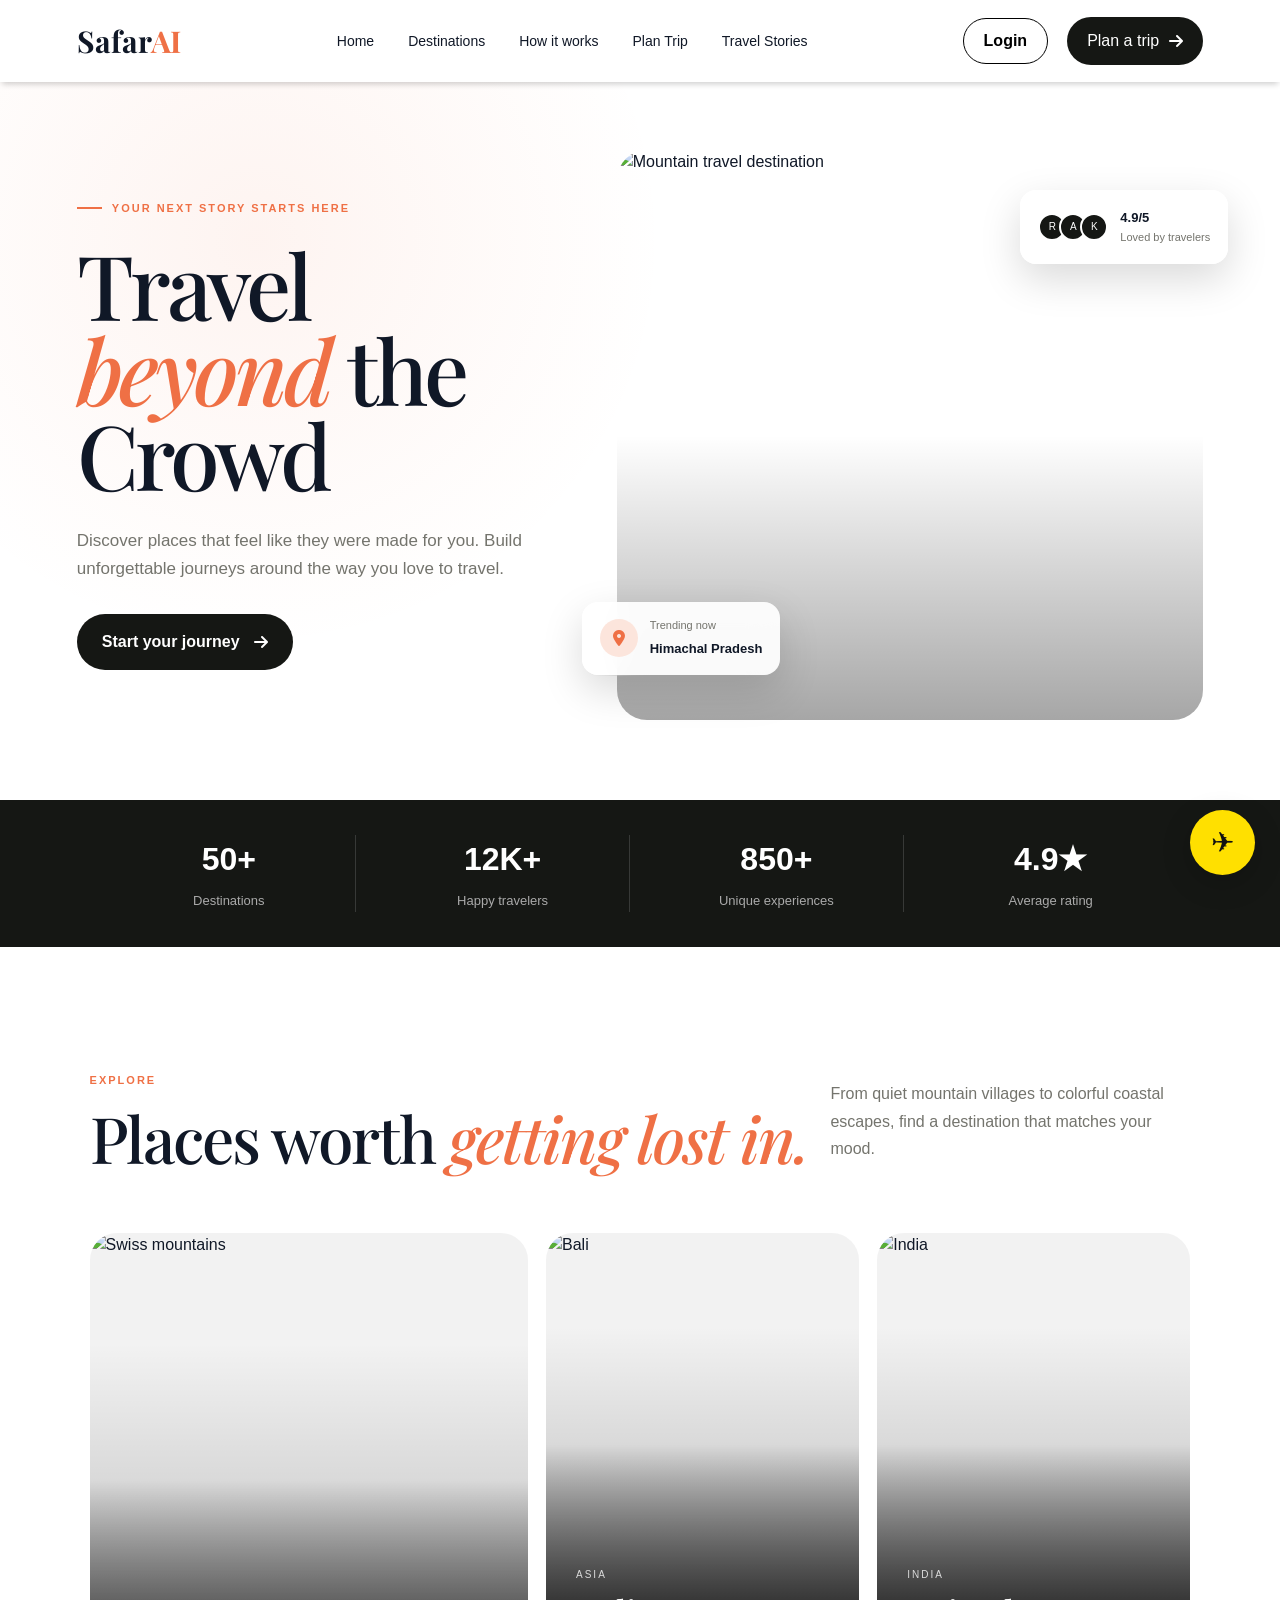
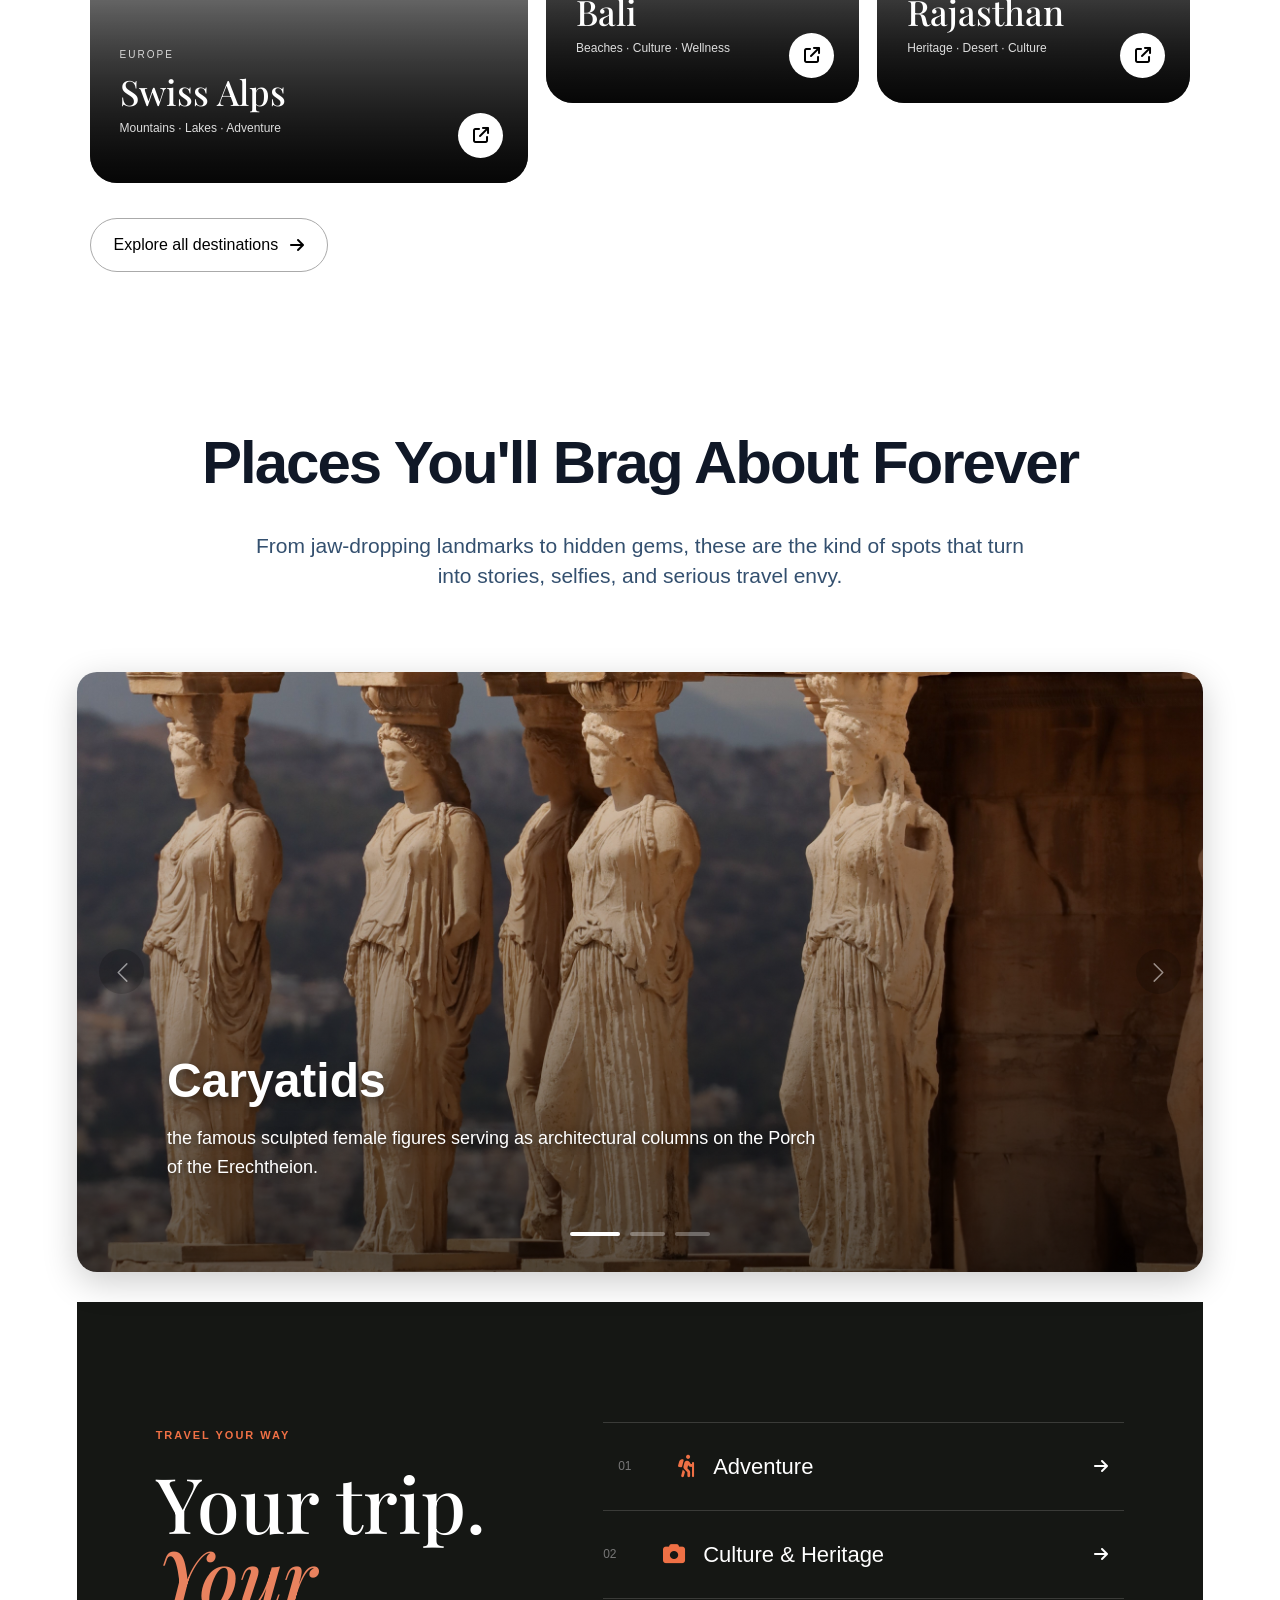
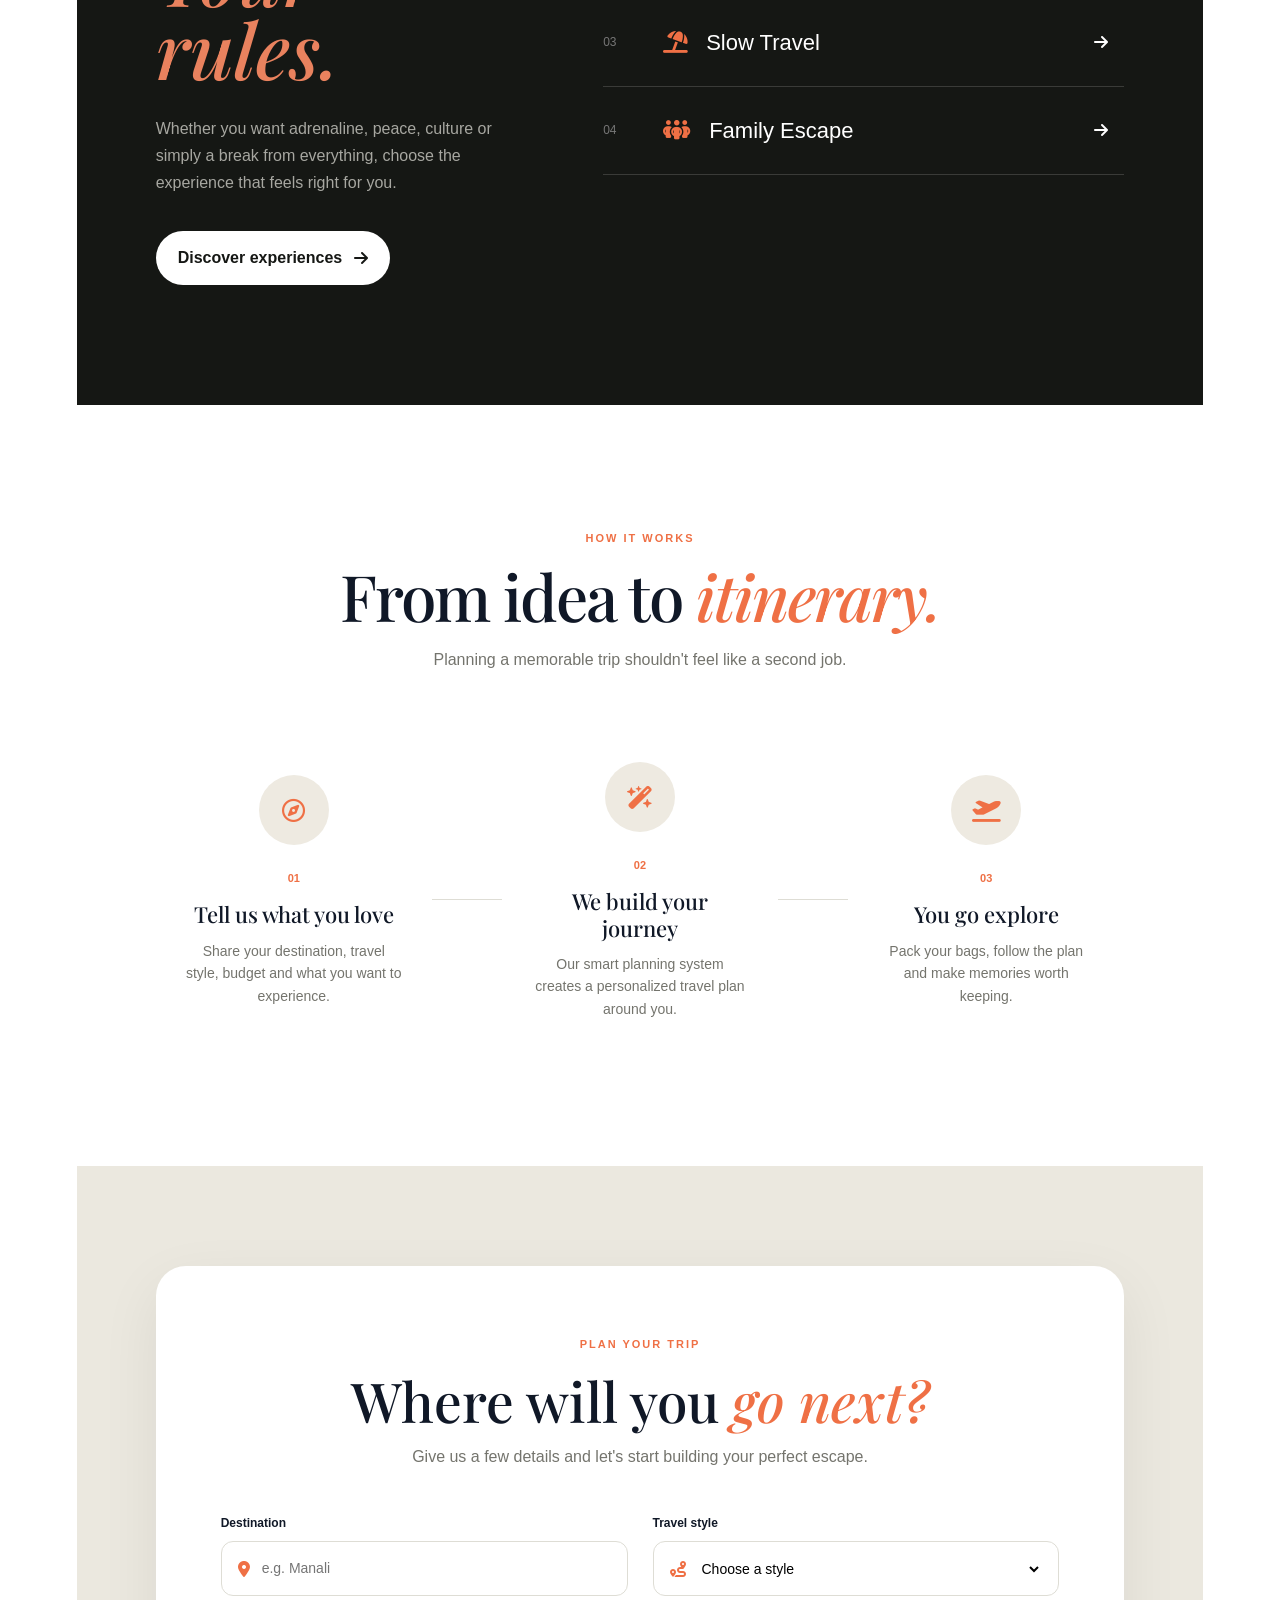
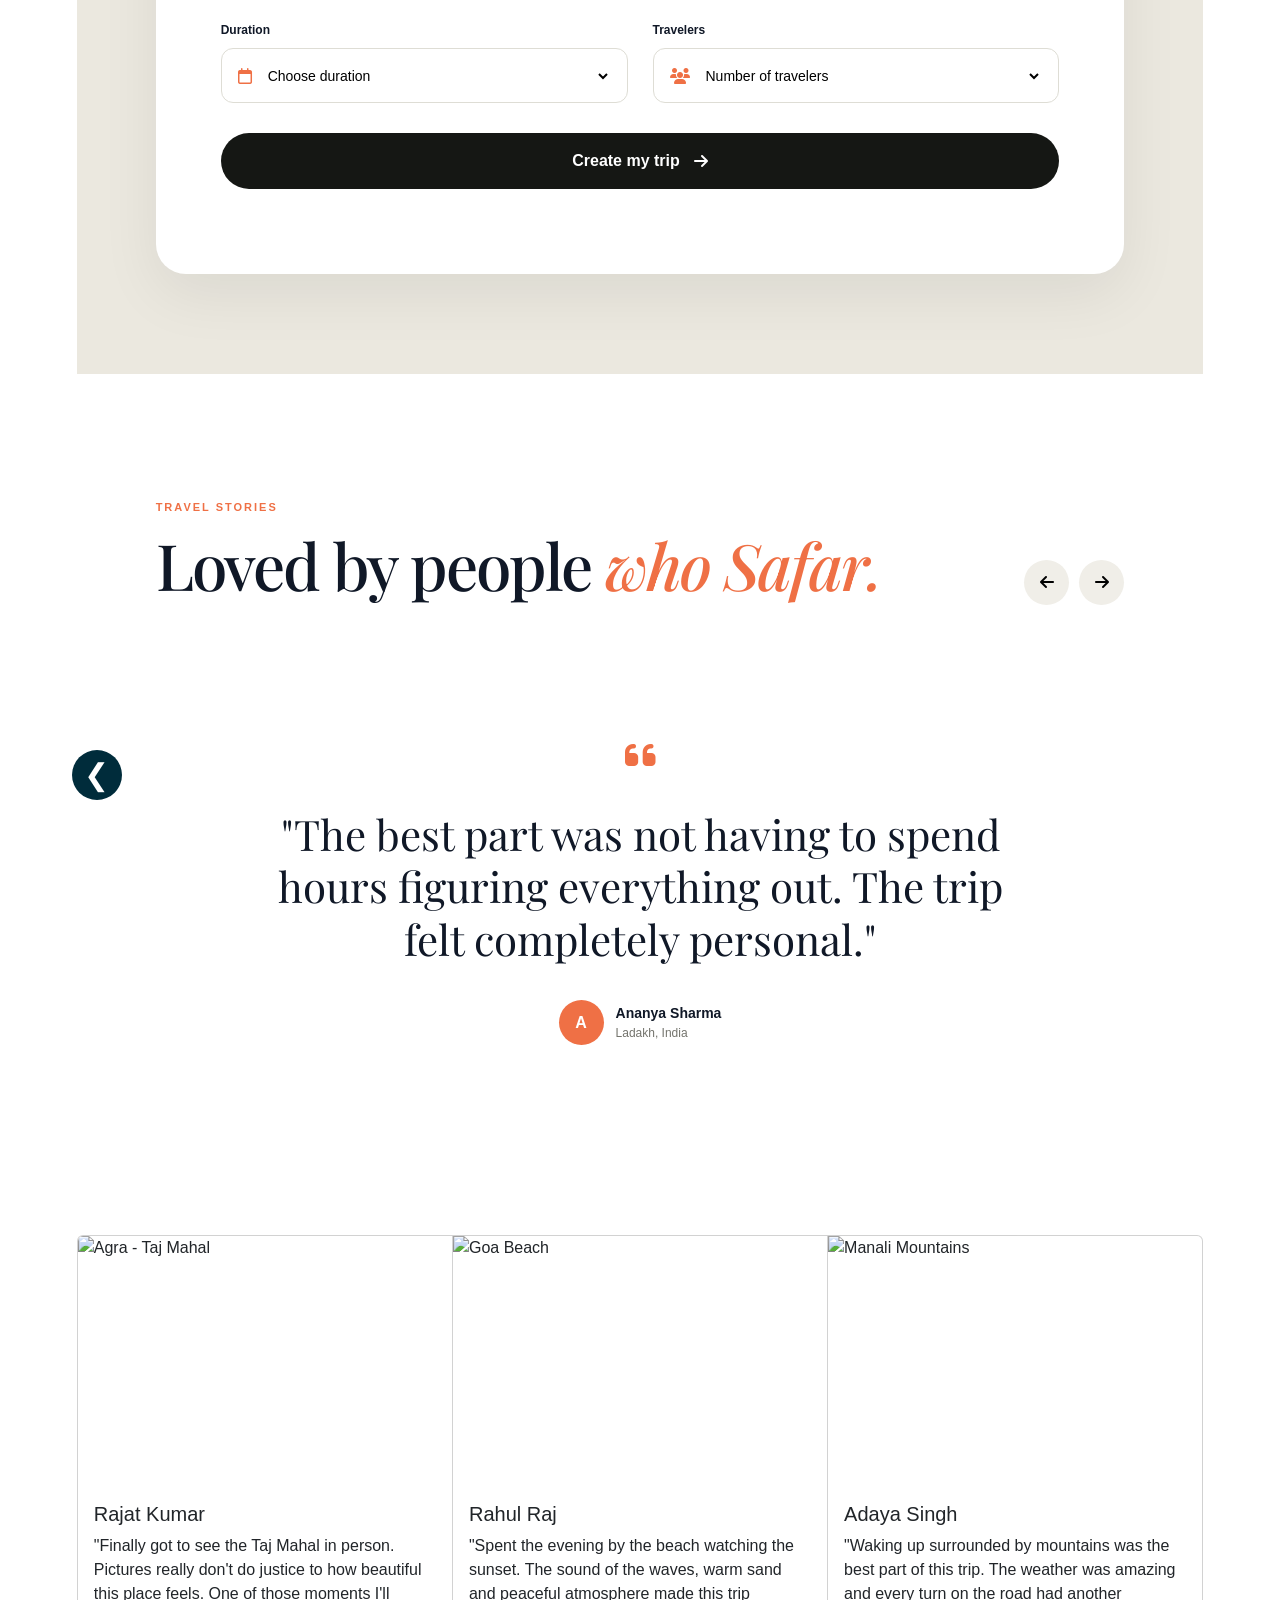
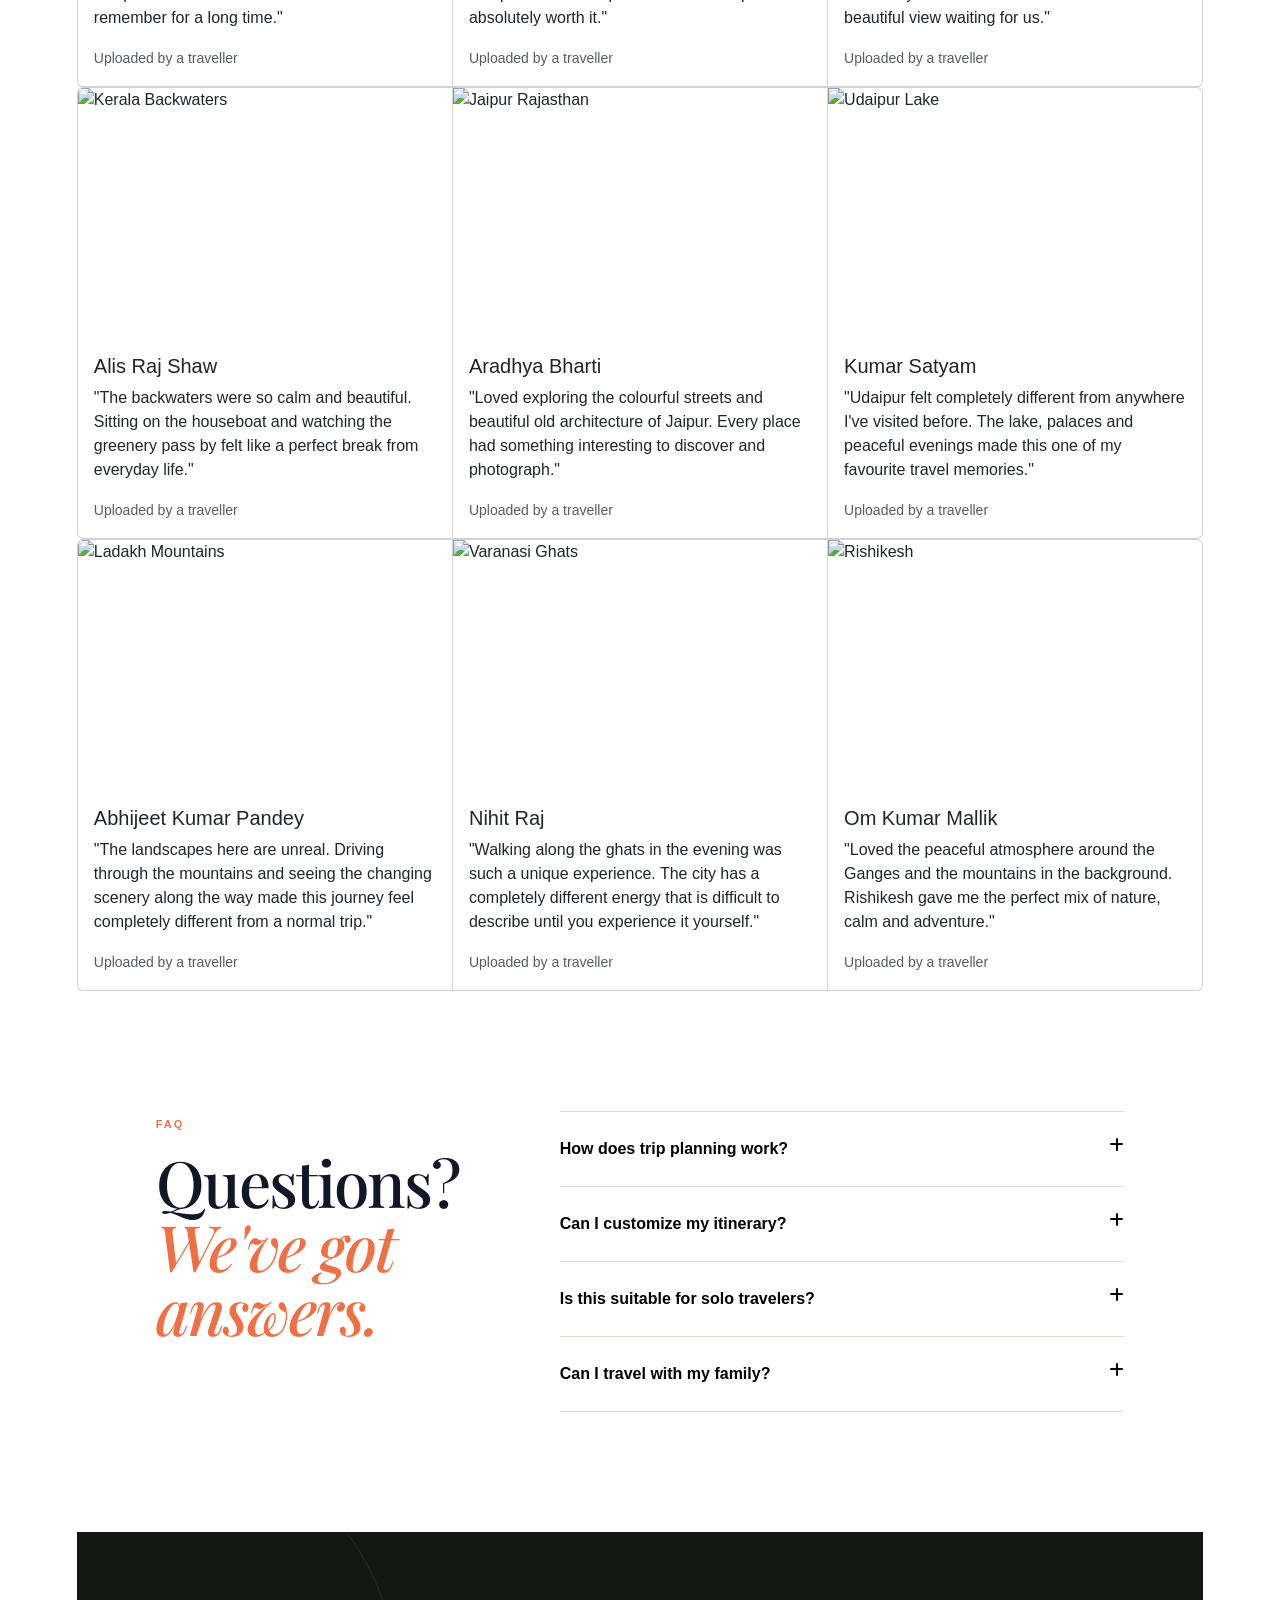
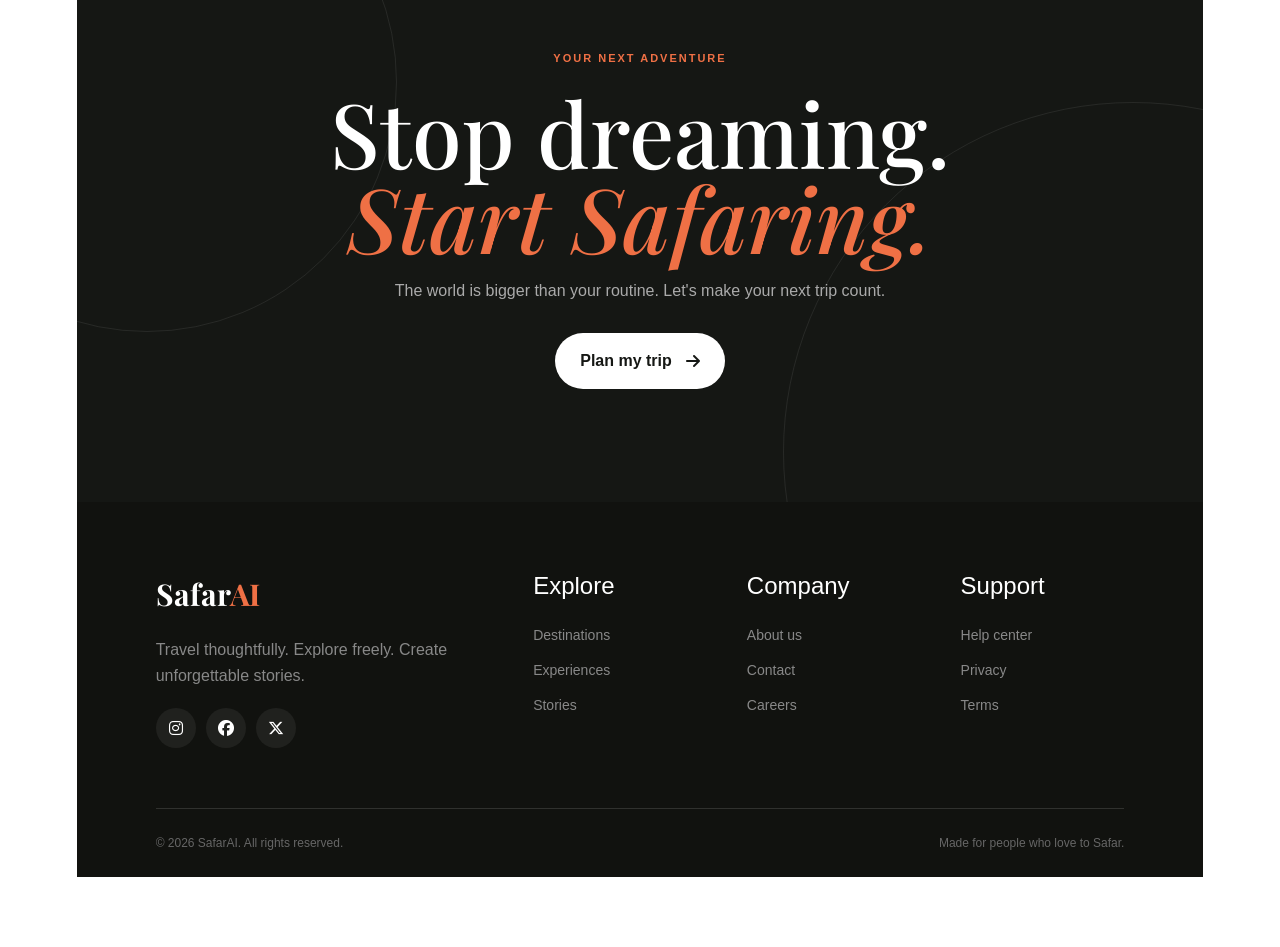
==== commit 5cd6ee49: "added bootstrap link" ====
--- a/index.html
+++ b/index.html
@@ -201,6 +201,10 @@
         href="https://cdn.jsdelivr.net/npm/bootstrap@5.3.3/dist/css/bootstrap.min.css"
         rel="stylesheet"
     >
+    <link href="https://cdn.jsdelivr.net/npm/bootstrap@5.3.8/dist/css/bootstrap.min.css" rel="stylesheet">
+    <script src="https://cdn.jsdelivr.net/npm/bootstrap@5.3.8/dist/js/bootstrap.bundle.min.js"></script>
+
+    
 
 
     <!-- =========================
--- a/static/css/homepage.css
+++ b/static/css/homepage.css
@@ -57,7 +57,7 @@
 .navbar {
     width: 100%;
     height: 82px;
-     background-color: var(--white);
+    background-color: var(--white);
     padding: 0 6%;
 
     display: flex;
@@ -69,7 +69,7 @@
     left: 0;
 
     z-index: 100;
-     box-shadow: 0 4px 6px -2px rgba(0, 0, 0, 0.2);
+    box-shadow: 0 4px 6px -2px rgba(0, 0, 0, 0.2);
 }
 
 .logo {
@@ -111,10 +111,12 @@
     outline: 0.5px solid black;
     transition: 0.3s;
 }
-.login-btn:hover{
+
+.login-btn:hover {
     color: var(--white);
     background-color: black;
 }
+
 .nav-plan-btn {
     padding: 12px 20px;
     border-radius: 100px;
@@ -156,7 +158,7 @@
     background: white;
     border-radius: 20px;
 
-    box-shadow: 0 20px 50px rgba(0,0,0,0.15);
+    box-shadow: 0 20px 50px rgba(0, 0, 0, 0.15);
 
     display: none;
     flex-direction: column;
@@ -198,11 +200,9 @@
     align-items: center;
 
     background:
-        radial-gradient(
-            circle at 20% 30%,
-            rgba(239,112,69,0.08),
-            transparent 35%
-        );
+        radial-gradient(circle at 20% 30%,
+            rgba(239, 112, 69, 0.08),
+            transparent 35%);
 }
 
 .hero-content {
@@ -249,7 +249,7 @@
     font-weight: 500;
 }
 
-.hero-content > p {
+.hero-content>p {
     max-width: 520px;
 
     margin: 30px 0;
@@ -317,17 +317,235 @@
     inset: 0;
 
     background:
-        linear-gradient(
-            180deg,
+        linear-gradient(180deg,
             transparent 50%,
-            rgba(0,0,0,0.35)
-        );
+            rgba(0, 0, 0, 0.35));
+}
+
+
+/* =========================
+   AI CHATBOX
+========================= */
+
+
+.ai-chat-button {
+    position: fixed;
+    right: 25px;
+    bottom: 25px;
+
+    width: 65px;
+    height: 65px;
+
+    border: none;
+    border-radius: 50%;
+
+    background: #ffe000;
+    color: #111;
+
+    font-size: 28px;
+
+    cursor: pointer;
+
+    box-shadow: 0 8px 30px rgba(0, 0, 0, .2);
+
+    z-index: 9999;
+
+    transition: .3s;
+}
+
+.ai-chat-button:hover {
+    transform: scale(1.08);
+}
+
+
+.ai-chatbox {
+    position: fixed;
+
+    right: 25px;
+    bottom: 105px;
+
+    width: 380px;
+    height: 550px;
+
+    background: #f7f5ef;
+
+    border-radius: 25px;
+
+    overflow: hidden;
+
+    box-shadow: 0 15px 50px rgba(0, 0, 0, .25);
+
+    display: none;
+
+    flex-direction: column;
+
+    z-index: 9999;
+}
+
+.ai-chatbox.active {
+    display: flex;
+}
+
+
+/* HEADER */
+
+.chat-header {
+    padding: 20px;
+
+    background: #151714;
+    color: white;
+
+    display: flex;
+    justify-content: space-between;
+    align-items: center;
+}
+
+.chat-header strong {
+    display: block;
+
+    font-family: Georgia, serif;
+
+    font-size: 23px;
+}
+
+.chat-header small {
+    color: #aaa;
+
+    font-size: 11px;
+}
+
+.chat-header button {
+    border: none;
+
+    background: transparent;
+
+    color: white;
+
+    font-size: 28px;
+
+    cursor: pointer;
+}
+
+
+/* MESSAGES */
+
+.chat-messages {
+    flex: 1;
+
+    padding: 20px;
+
+    overflow-y: auto;
+}
+
+
+.bot-message,
+.user-message {
+    max-width: 85%;
+
+    padding: 12px 15px;
+
+    margin-bottom: 12px;
+
+    border-radius: 15px;
+
+    font-size: 13px;
+
+    line-height: 1.5;
+}
+
+.bot-message {
+    background: white;
+
+    color: #222;
+
+    border-bottom-left-radius: 4px;
+}
+
+.user-message {
+    margin-left: auto;
+
+    background: #151714;
+
+    color: white;
+
+    border-bottom-right-radius: 4px;
+}
+
+
+/* INPUT */
+
+.chat-input-area {
+    padding: 15px;
+
+    background: white;
+
+    display: flex;
+
+    gap: 10px;
+
+    border-top: 1px solid #ddd;
+}
+
+.chat-input-area input {
+    flex: 1;
+
+    border: 1px solid #ddd;
+
+    border-radius: 30px;
+
+    padding: 13px 16px;
+
+    outline: none;
+
+    font-size: 13px;
+}
+
+.chat-input-area input:focus {
+    border-color: #ef7045;
+}
+
+.chat-input-area button {
+    width: 45px;
+    height: 45px;
+
+    border: none;
+
+    border-radius: 50%;
+
+    background: #ef7045;
+
+    color: white;
+
+    cursor: pointer;
+}
+
+
+/* MOBILE */
+
+@media (max-width: 500px) {
+
+    .ai-chatbox {
+        right: 10px;
+        left: 10px;
+
+        bottom: 90px;
+
+        width: auto;
+
+        height: 70vh;
+    }
+
+    .ai-chat-button {
+        right: 18px;
+        bottom: 18px;
+    }
+
 }
 
 .floating-card {
     position: absolute;
 
-    background: rgba(255,255,255,0.92);
+    background: rgba(255, 255, 255, 0.92);
     backdrop-filter: blur(15px);
 
     padding: 15px 18px;
@@ -338,7 +556,7 @@
     align-items: center;
     gap: 12px;
 
-    box-shadow: 0 15px 40px rgba(0,0,0,0.15);
+    box-shadow: 0 15px 40px rgba(0, 0, 0, 0.15);
 }
 
 .location-card {
@@ -421,7 +639,7 @@
 }
 
 .stat {
-    border-right: 1px solid rgba(255,255,255,0.15);
+    border-right: 1px solid rgba(255, 255, 255, 0.15);
 }
 
 .stat:last-child {
@@ -471,7 +689,7 @@
     margin-top: 15px;
 }
 
-.section-heading > p {
+.section-heading>p {
     max-width: 360px;
 
     color: var(--muted);
@@ -523,11 +741,9 @@
     inset: 0;
 
     background:
-        linear-gradient(
-            to top,
-            rgba(0,0,0,0.75),
-            transparent 55%
-        );
+        linear-gradient(to top,
+            rgba(0, 0, 0, 0.75),
+            transparent 55%);
 }
 
 .destination-info {
@@ -638,11 +854,9 @@
     content: "";
     position: absolute;
     inset: 0;
-    background: linear-gradient(
-        to bottom,
-        rgba(0, 0, 0, 0.05),
-        rgba(0, 0, 0, 0.65)
-    );
+    background: linear-gradient(to bottom,
+            rgba(0, 0, 0, 0.05),
+            rgba(0, 0, 0, 0.65));
     z-index: 1;
 }
 
@@ -971,7 +1185,7 @@
     margin-bottom: 20px;
 }
 
-.step > span {
+.step>span {
     color: var(--orange);
     font-size: 11px;
     font-weight: bold;
@@ -1017,7 +1231,7 @@
 
     border-radius: 30px;
 
-    box-shadow: 0 20px 60px rgba(0,0,0,0.07);
+    box-shadow: 0 20px 60px rgba(0, 0, 0, 0.07);
 }
 
 .planner-header {
@@ -1227,15 +1441,14 @@
 
     inset: 0;
 
-    background: linear-gradient(
-        to bottom,
-        rgba(0, 0, 0, 0.05) 20%,
-        rgba(0, 0, 0, 0.15) 45%,
-        rgba(0, 0, 0, 0.90) 100%
-    );
+    background: linear-gradient(to bottom,
+            rgba(0, 0, 0, 0.05) 20%,
+            rgba(0, 0, 0, 0.15) 45%,
+            rgba(0, 0, 0, 0.90) 100%);
 
     z-index: -1;
 }
+
 .card-img-top {
     width: 100%;
     height: 250px;
@@ -1257,44 +1470,38 @@
 ============================== */
 
 .dubai {
-    background-image: url(
-        "https://images.unsplash.com/photo-1512453979798-5ea266f8880c?auto=format&fit=crop&w=1200&q=80"
-    );
+    background-image: url("https://images.unsplash.com/photo-1512453979798-5ea266f8880c?auto=format&fit=crop&w=1200&q=80"
+        );
 }
 
 
 .singapore {
-    background-image: url(
-        "https://images.unsplash.com/photo-1525625293386-3f8f99389edd?auto=format&fit=crop&w=1200&q=80"
-    );
+    background-image: url("https://images.unsplash.com/photo-1525625293386-3f8f99389edd?auto=format&fit=crop&w=1200&q=80"
+        );
 }
 
 
 .bali {
-    background-image: url(
-        "https://images.unsplash.com/photo-1537996194471-e657df975ab4?auto=format&fit=crop&w=1200&q=80"
-    );
+    background-image: url("https://images.unsplash.com/photo-1537996194471-e657df975ab4?auto=format&fit=crop&w=1200&q=80"
+        );
 }
 
 
 .thailand {
-    background-image: url(
-        "https://images.unsplash.com/photo-1528181304800-259b08848526?auto=format&fit=crop&w=1200&q=80"
-    );
+    background-image: url("https://images.unsplash.com/photo-1528181304800-259b08848526?auto=format&fit=crop&w=1200&q=80"
+        );
 }
 
 
 .vietnam {
-    background-image: url(
-        "https://images.unsplash.com/photo-1528127269322-539801943592?auto=format&fit=crop&w=1200&q=80"
-    );
+    background-image: url("https://images.unsplash.com/photo-1528127269322-539801943592?auto=format&fit=crop&w=1200&q=80"
+        );
 }
 
 
 .malaysia {
-    background-image: url(
-        "https://images.unsplash.com/photo-1596422846543-75c6fc197f07?auto=format&fit=crop&w=1200&q=80"
-    );
+    background-image: url("https://images.unsplash.com/photo-1596422846543-75c6fc197f07?auto=format&fit=crop&w=1200&q=80"
+        );
 }
 
 
@@ -1756,7 +1963,7 @@
 
     border-radius: 50%;
 
-    border: 1px solid rgba(255,255,255,0.08);
+    border: 1px solid rgba(255, 255, 255, 0.08);
 }
 
 .circle-one {
@@ -2057,4 +2264,4 @@
         grid-column: auto;
     }
 
-}+}
